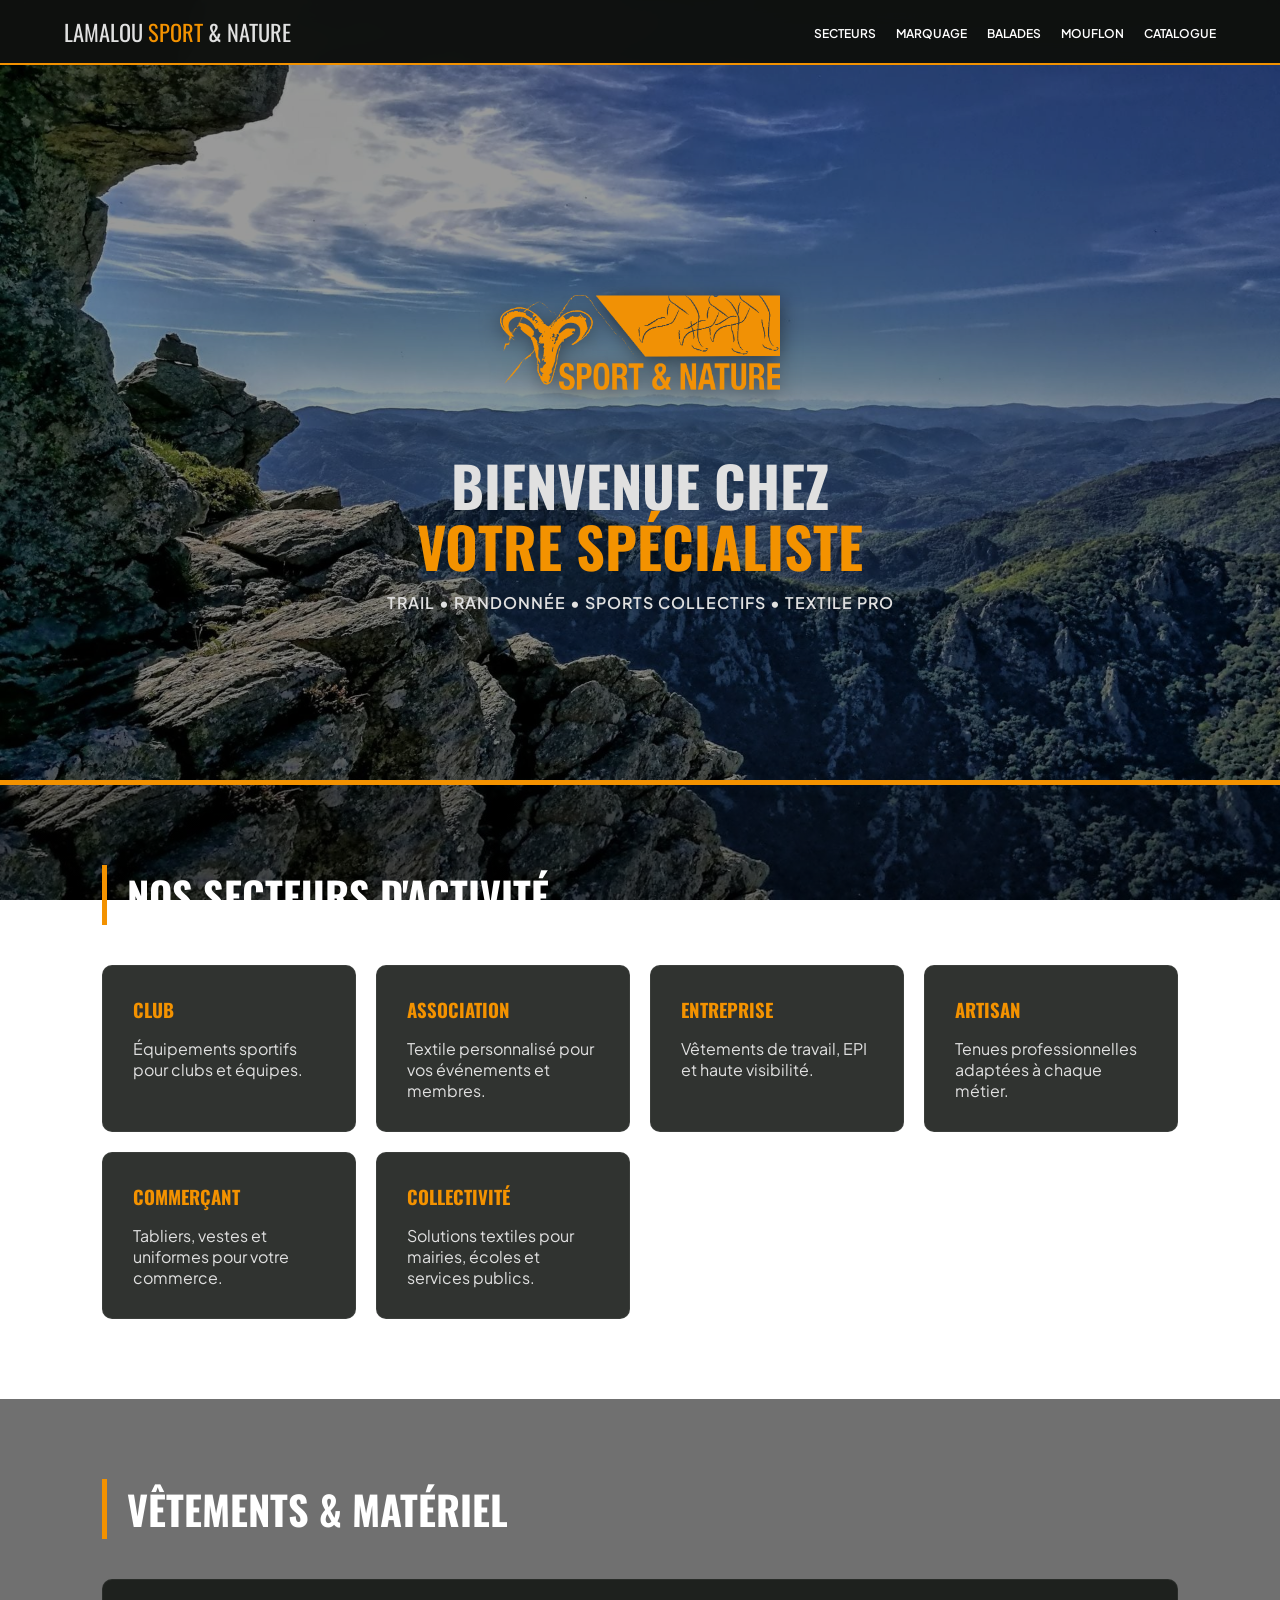
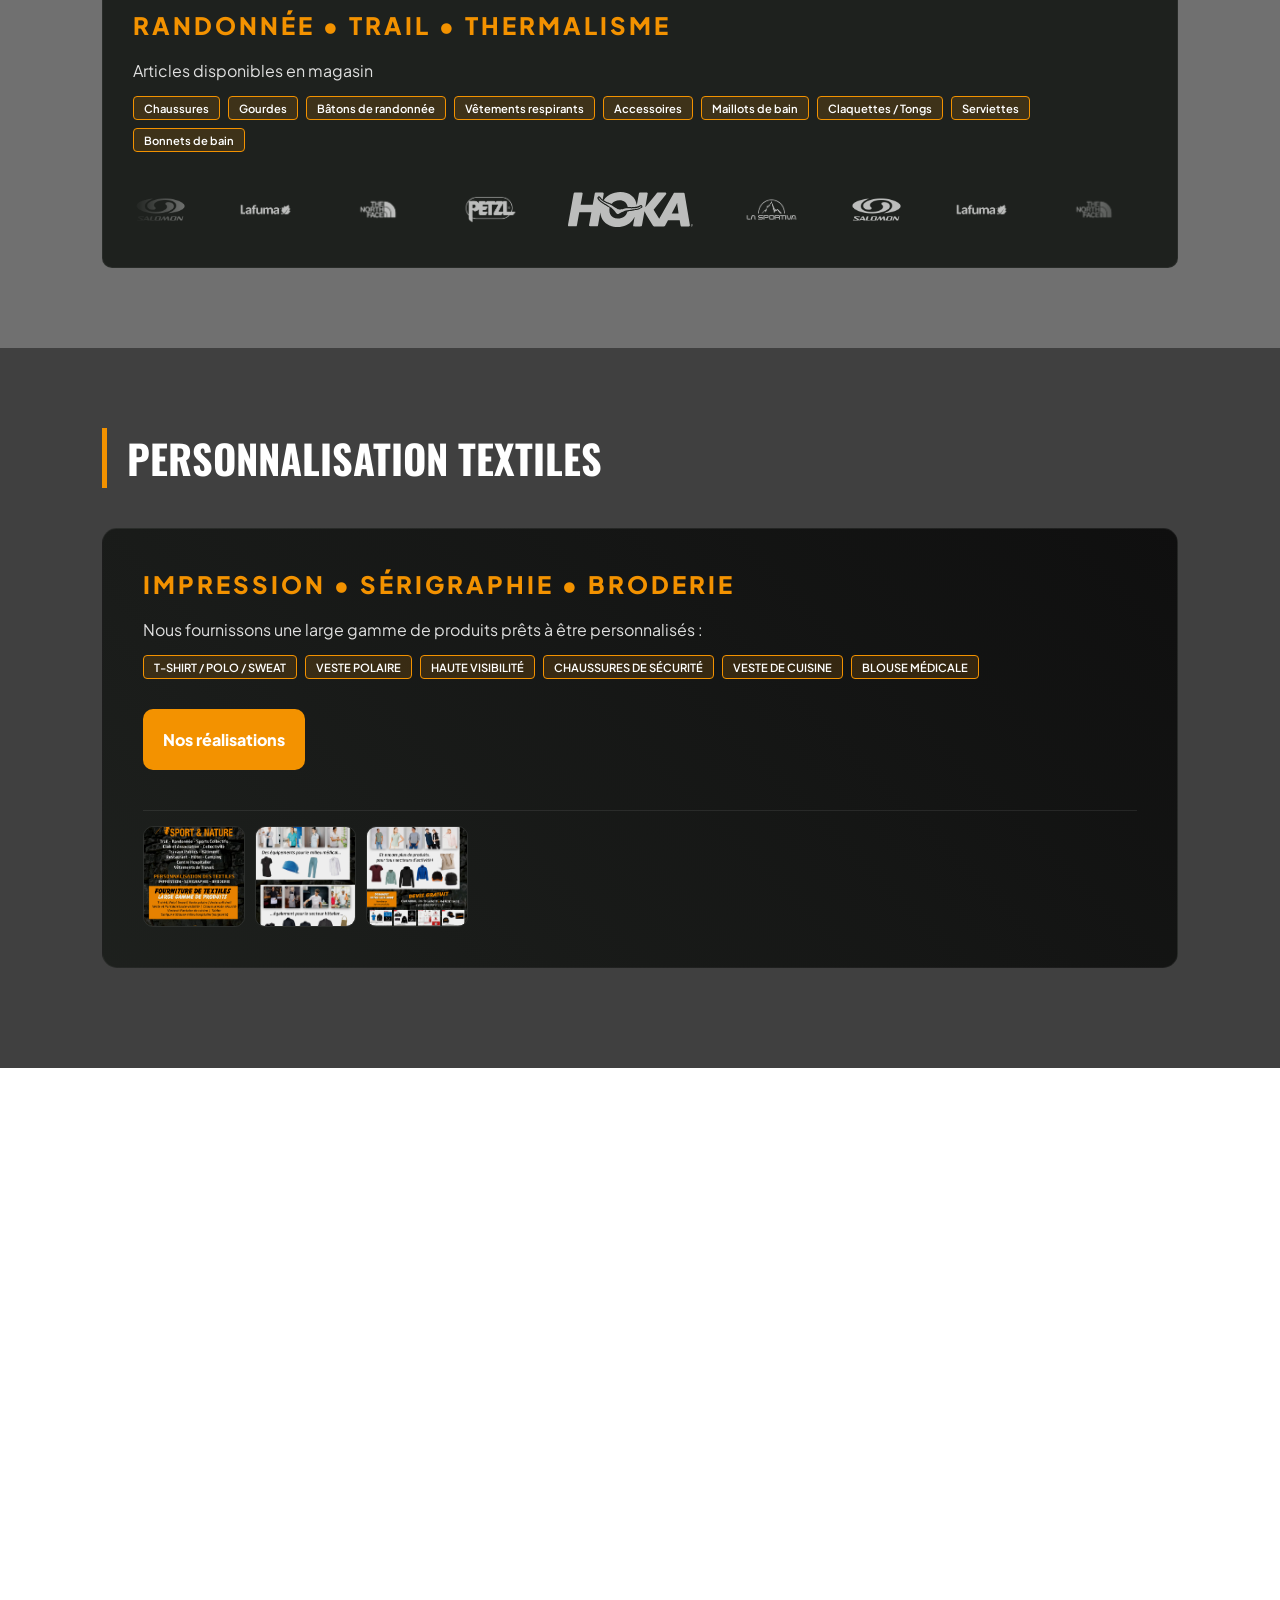
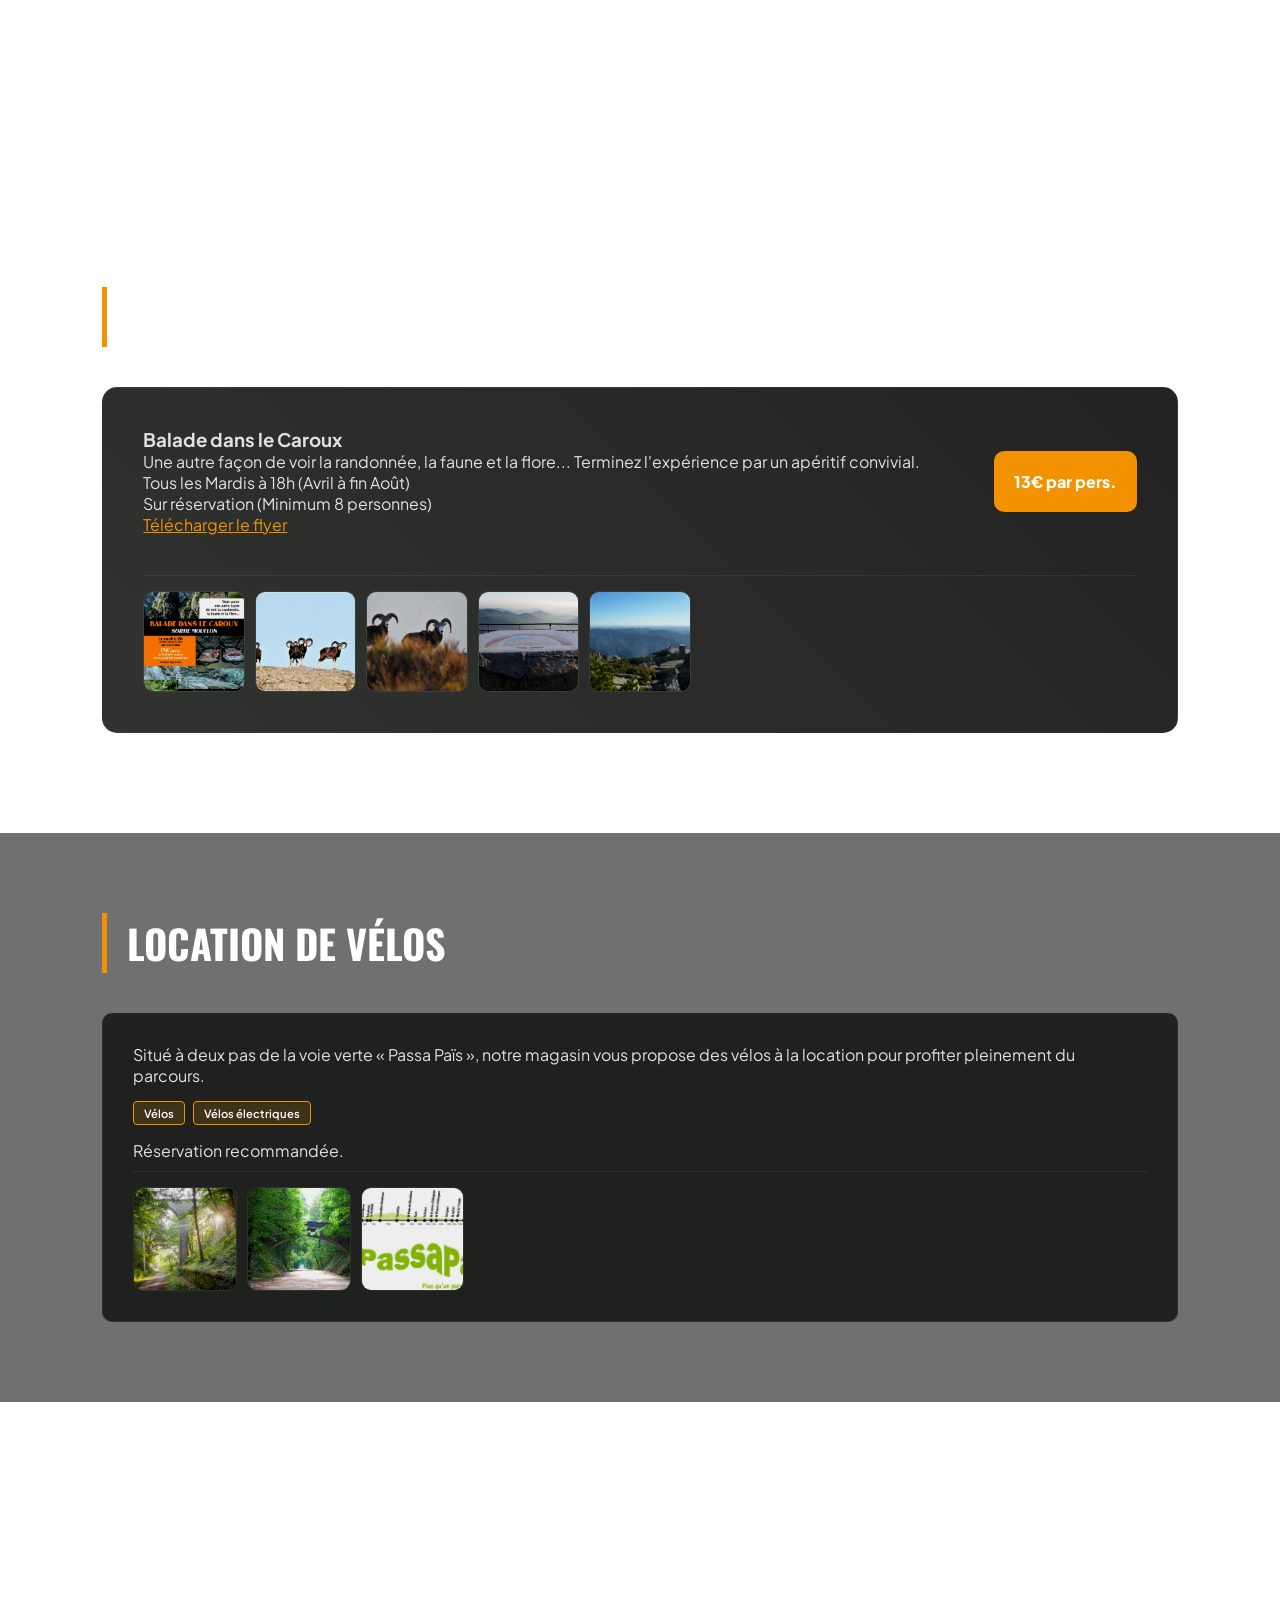
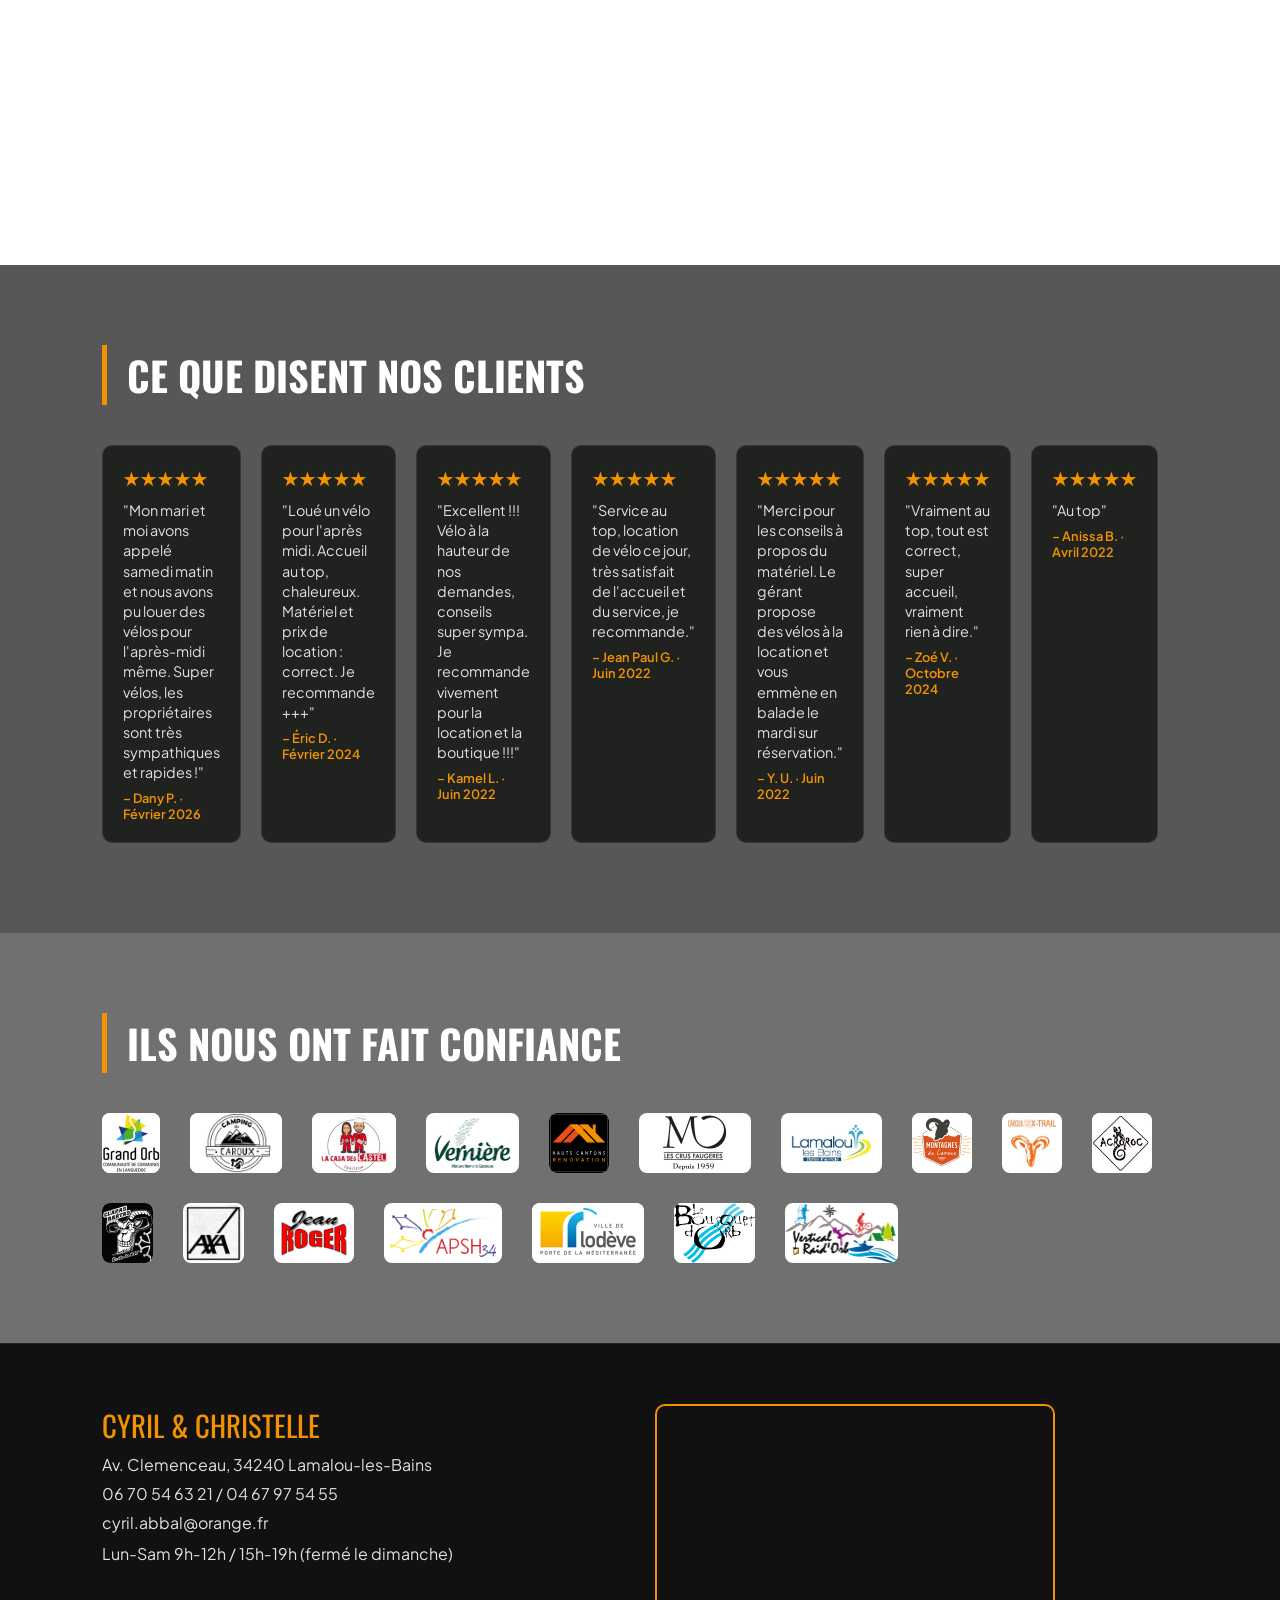
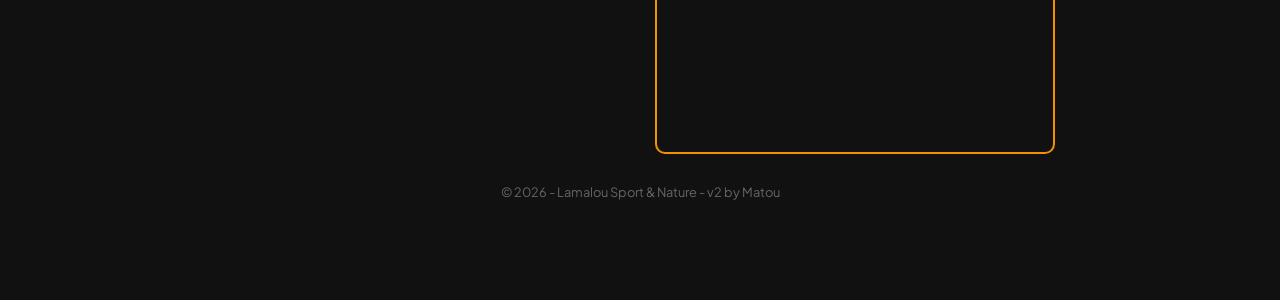
==== index.html @ 5687b32a "feat: ajout sections clients et marques, optimisation logos" ====
<!DOCTYPE html>
<html lang="fr">

<head>
    <meta charset="UTF-8">

    <!-- Google Analytics -->
    <script async src="https://www.googletagmanager.com/gtag/js?id=G-1VNKFRXN9C"></script>
    <script>
        window.dataLayer = window.dataLayer || [];
        function gtag(){dataLayer.push(arguments);}
        gtag('js', new Date());
        gtag('config', 'G-1VNKFRXN9C');
    </script>
    <meta name="google-site-verification" content="qAderRc5Q8vNldcvxRVY_cC9y-iovhX1mYnJ_yjhLIo">
    <meta name="viewport" content="width=device-width, initial-scale=1.0">
    <title>Lamalou Sport & Nature | Magasin de sport à Lamalou-les-Bains</title>

    <!-- SEO -->
    <meta name="description"
        content="Lamalou Sport & Nature - Magasin de sport à Lamalou-les-Bains (34). Trail, randonnée, sports collectifs, textile professionnel, personnalisation et marquage textile. Location vélos voie verte. Balades gourmandes et sorties mouflons dans le Caroux, Haut-Languedoc.">
    <meta name="keywords"
        content="Lamalou-les-Bains, magasin sport, sport nature, trail, randonnée, balade, Caroux, Haut-Languedoc, Hérault, textile professionnel, marquage textile, sérigraphie, broderie, personnalisation, vêtement travail, EPI, haute visibilité, sports collectifs, location vélos, voie verte, balade gourmande, sortie mouflon, thermalisme, Cyril Abbal">
    <meta name="author" content="Cyril ABBAL - Lamalou Sport & Nature">
    <meta name="robots" content="index, follow">
    <meta name="language" content="fr">
    <meta name="revisit-after" content="7 days">
    <link rel="canonical" href="https://lamalousportetnature.fr/">

    <!-- Open Graph (Facebook, LinkedIn) -->
    <meta property="og:title" content="Magasin de sport à Lamalou-les-Bains">
    <meta property="og:description"
        content="Magasin de sport à Lamalou-les-Bains. Trail, randonnée, textile pro, marquage, location vélos, balades gourmandes et sorties mouflons dans le Caroux.">
    <meta property="og:image" content="https://lamalousportetnature.fr/assets/logo/LOGO-sport-nature.png">
    <meta property="og:url" content="https://lamalousportetnature.fr/">
    <meta property="og:type" content="website">
    <meta property="og:locale" content="fr_FR">
    <meta property="og:site_name" content="Lamalou Sport & Nature">

    <!-- Twitter Card -->
    <meta name="twitter:card" content="summary_large_image">
    <meta name="twitter:title" content="Magasin de sport à Lamalou-les-Bains">
    <meta name="twitter:description"
        content="Magasin de sport à Lamalou-les-Bains. Trail, randonnée, textile pro, marquage, location vélos, balades gourmandes et sorties mouflons dans le Caroux.">
    <meta name="twitter:image" content="https://lamalousportetnature.fr/assets/logo/LOGO-sport-nature.png">

    <!-- Géolocalisation -->
    <meta name="geo.region" content="FR-34">
    <meta name="geo.placename" content="Lamalou-les-Bains">
    <meta name="geo.position" content="43.5975;3.0814">
    <meta name="ICBM" content="43.5975, 3.0814">

    <!-- Mobile -->
    <meta name="theme-color" content="#f39200">
    <meta name="mobile-web-app-capable" content="yes">
    <meta name="apple-mobile-web-app-status-bar-style" content="black-translucent">
    <meta name="apple-mobile-web-app-title" content="Sport & Nature">
    <link rel="apple-touch-icon" href="assets/logo/LOGO-sport-nature.png">

    <!-- Schema.org (référencement local Google) -->
    <script type="application/ld+json">
    {
        "@context": "https://schema.org",
        "@type": "LocalBusiness",
        "name": "Lamalou Sport & Nature",
        "description": "Magasin de sport à Lamalou-les-Bains. Trail, randonnée, sports collectifs, textile professionnel, personnalisation et marquage textile, sérigraphie, broderie. Location de vélos voie verte. Balades gourmandes et sorties mouflons dans le Caroux.",
        "image": "https://lamalousportetnature.fr/assets/logo/LOGO-sport-nature.png",
        "url": "https://lamalousportetnature.fr/",
        "telephone": "+33670546321",
        "email": "cyril.abbal@orange.fr",
        "address": {
            "@type": "PostalAddress",
            "streetAddress": "Avenue Clemenceau",
            "addressLocality": "Lamalou-les-Bains",
            "postalCode": "34240",
            "addressRegion": "Occitanie",
            "addressCountry": "FR"
        },
        "geo": {
            "@type": "GeoCoordinates",
            "latitude": 43.5975,
            "longitude": 3.0814
        },
        "priceRange": "€",
        "areaServed": {
            "@type": "GeoCircle",
            "geoMidpoint": { "@type": "GeoCoordinates", "latitude": 43.5975, "longitude": 3.0814 },
            "geoRadius": "30000"
        },
        "hasOfferCatalog": {
            "@type": "OfferCatalog",
            "name": "Services",
            "itemListElement": [
                { "@type": "Offer", "itemOffered": { "@type": "Service", "name": "Marquage textile et personnalisation" } },
                { "@type": "Offer", "itemOffered": { "@type": "Service", "name": "Location de vélos" } },
                { "@type": "Offer", "itemOffered": { "@type": "Service", "name": "Balade gourmande" } },
                { "@type": "Offer", "itemOffered": { "@type": "Service", "name": "Sortie mouflon dans le Caroux" } }
            ]
        },
        "openingHoursSpecification": [
            {
                "@type": "OpeningHoursSpecification",
                "dayOfWeek": ["Monday", "Tuesday", "Wednesday", "Thursday", "Friday", "Saturday"],
                "opens": "09:00",
                "closes": "12:00"
            },
            {
                "@type": "OpeningHoursSpecification",
                "dayOfWeek": ["Monday", "Tuesday", "Wednesday", "Thursday", "Friday", "Saturday"],
                "opens": "15:00",
                "closes": "19:00"
            }
        ]
    }
    </script>

    <!-- Preconnect hero image (LCP) -->

    <!-- CSS critique -->
    <link rel="stylesheet" href="styles.css">

    <!-- Fonts (non bloquantes) -->
    <link rel="preconnect" href="https://fonts.googleapis.com">
    <link rel="preconnect" href="https://fonts.gstatic.com" crossorigin>
    <link
        href="https://fonts.googleapis.com/css2?family=Plus+Jakarta+Sans:wght@400;600;800&family=Oswald:wght@700&display=swap"
        rel="stylesheet" media="print" onload="this.media='all'">

    <!-- Font Awesome (non bloquant) -->
    <link rel="stylesheet" href="https://cdnjs.cloudflare.com/ajax/libs/font-awesome/6.4.0/all.min.css" media="print" onload="this.media='all'">

    <!-- Favicon -->
    <link rel="icon" type="image/x-icon" href="favicon.ico">
    <link rel="icon" type="image/png" href="assets/logo/LOGO-sport-nature.png">
</head>

<body>

    <nav>
        <div class="brand">Lamalou <span>Sport</span> & Nature</div>
        <button class="burger" aria-label="Menu">&#9776;</button>
        <ul class="nav-links">
            <li><a href="#univers">Secteurs</a></li>
            <li><a href="#marquage">Marquage</a></li>
            <li><a href="#balades">Balades</a></li>
            <li><a href="#mouflon">Mouflon</a></li>
            <li><a href="#commande">Catalogue</a></li>
        </ul>
    </nav>

    <header class="hero">
        <img src="assets/rando-caroux.jpg" alt="Randonnée dans le Caroux" class="hero-bg" fetchpriority="high" width="1920" height="1080">
        <div class="hero-overlay"></div>
        <div class="hero-content">
            <img src="assets/logo/LOGO-sport-nature.png" alt="Logo Lamalou Sport et Nature - Magasin de sport à Lamalou-les-Bains" class="hero-logo" width="280" height="280">
            <h1>BIENVENUE CHEZ<br><span>Votre spécialiste</span></h1>
            <p style="margin-top: 15px; font-weight: 600; letter-spacing: 1px;">TRAIL • RANDONNÉE • SPORTS COLLECTIFS •
                TEXTILE PRO</p>
        </div>
    </header>

    <main>

    <section id="univers" class="fade-in">
        <h2 class="section-title">Nos Secteurs d'activité</h2>
        <div class="grid-4">
            <div class="card"><i class="fas fa-futbol"></i>
                <h3>Club</h3>
                <p>Équipements sportifs pour clubs et équipes.</p>
            </div>
            <div class="card"><i class="fas fa-hands-helping"></i>
                <h3>Association</h3>
                <p>Textile personnalisé pour vos événements et membres.</p>
            </div>
            <div class="card"><i class="fas fa-building"></i>
                <h3>Entreprise</h3>
                <p>Vêtements de travail, EPI et haute visibilité.</p>
            </div>
            <div class="card"><i class="fas fa-tools"></i>
                <h3>Artisan</h3>
                <p>Tenues professionnelles adaptées à chaque métier.</p>
            </div>
            <div class="card"><i class="fas fa-store"></i>
                <h3>Commerçant</h3>
                <p>Tabliers, vestes et uniformes pour votre commerce.</p>
            </div>
            <div class="card"><i class="fas fa-landmark"></i>
                <h3>Collectivité</h3>
                <p>Solutions textiles pour mairies, écoles et services publics.</p>
            </div>
        </div>
    </section>

    <!-- section vêtements et matériel (trail/rando) -->
    <section id="produits" class="fade-in" style="background: rgba(17, 17, 17, 0.6);">
        <h2 class="section-title">Vêtements & Matériel</h2>
        <div class="card" style="width: 100%;  background: rgba(26,29,26,0.95);">
            <p
                style="font-size: 1.5rem; font-weight: 800; color: var(--primary); letter-spacing: 3px; margin-bottom: 20px;">
                RANDONNÉE • TRAIL • THERMALISME</p>
            <p>Articles disponibles en magasin</p>
            <div class="product-tags">
                <span class="tag">Chaussures</span>
                <span class="tag">Gourdes</span>
                <span class="tag">Bâtons de randonnée</span>
                <span class="tag">Vêtements respirants</span>
                <span class="tag">Accessoires</span>
                <span class="tag">Maillots de bain</span>
                <span class="tag">Claquettes / Tongs</span>
                <span class="tag">Serviettes</span>
                <span class="tag">Bonnets de bain</span>
            </div>
            <!-- Bandeau marques défilant -->
            <div class="brands-marquee">
                <div class="brands-track">
                    <img src="assets/marques/salomon-alt.png" alt="Salomon">
                    <img src="assets/marques/lafuma.png" alt="Lafuma">
                    <img src="assets/marques/the-north-face.png" alt="The North Face">
                    <img src="assets/marques/petzl.png" alt="Petzl">
                    <img src="assets/marques/hoka.svg" alt="Hoka" class="brand-hoka">
                    <img src="assets/marques/la-sportiva.png" alt="La Sportiva">
                    <!-- Doublé pour défilement continu -->
                    <img src="assets/marques/salomon-alt.png" alt="Salomon">
                    <img src="assets/marques/lafuma.png" alt="Lafuma">
                    <img src="assets/marques/the-north-face.png" alt="The North Face">
                    <img src="assets/marques/petzl.png" alt="Petzl">
                    <img src="assets/marques/hoka.svg" alt="Hoka" class="brand-hoka">
                    <img src="assets/marques/la-sportiva.png" alt="La Sportiva">
                </div>
            </div>
        </div>
    </section>

    <section id="marquage" class="fade-in" style="background: rgba(17, 17, 17, 0.8);">
        <h2 class="section-title">Personnalisation Textiles</h2>
        <div class="event-box">
            <div class="event-info">
                <p
                    style="font-size: 1.5rem; font-weight: 800; color: var(--primary); letter-spacing: 3px; margin-bottom: 20px;">
                    IMPRESSION • SÉRIGRAPHIE • BRODERIE</p>
                <p>Nous fournissons une large gamme de produits prêts à être personnalisés :</p>
                <div class="product-tags">
                    <span class="tag">T-SHIRT / POLO / SWEAT</span>
                    <span class="tag">VESTE POLAIRE</span>
                    <span class="tag">HAUTE VISIBILITÉ</span>
                    <span class="tag">CHAUSSURES DE SÉCURITÉ</span>
                    <span class="tag">VESTE DE CUISINE</span>
                    <span class="tag">BLOUSE MÉDICALE</span>
                </div>
            </div>
            <div class="event-date" style="cursor: pointer;" id="btn-marquage"><i class="fas fa-images"></i><span> Nos
                    réalisations</span></div>
            <div class="photo-gallery">
                <img src="assets/marquage/marquages-00.jpg" alt="Flyer marquage textile" loading="lazy">
                <img src="assets/marquage/marquages-01.jpg" alt="Flyer marquage textile" loading="lazy">
                <img src="assets/marquage/marquages-001.jpg" alt="Marquage textile" loading="lazy">
            </div>
            <div class="photo-gallery hidden" id="gallery-marquage">
                <img src="assets/marquage/marquages-02.jpg" alt="Marquage textile" loading="lazy">
                <img src="assets/marquage/marquages-03.jpg" alt="Marquage textile" loading="lazy">
                <img src="assets/marquage/marquages-04.jpg" alt="Marquage textile" loading="lazy">
                <img src="assets/marquage/marquages-05.jpg" alt="Marquage textile" loading="lazy">
                <img src="assets/marquage/marquages-06.jpg" alt="Marquage textile" loading="lazy">
                <img src="assets/marquage/marquages-07.jpg" alt="Marquage textile" loading="lazy">
            </div>
        </div>
    </section>



    <section id="balades" class="fade-in" style="background: rgba(17, 17, 17, 0.6);">
        <h2 class="section-title">Balade Gourmande</h2>
        <div class="event-box">
            <div class="event-info">
                <h3>Les "Pieds sous la table"</h3>
                <p>À quelques kilomètres de Lamalou, profitez d'une petite balade de 20 minutes avant de savourer un
                    repas convivial en pleine forêt sur les hauteurs.</p>
                <div class="event-details">
                    <p><i class="fas fa-calendar-alt"></i> Tous les Vendredis à 19h (Avril à fin Août)</p>
                    <p><i class="fas fa-info-circle"></i> Sur réservation (Minimum 8 personnes)</p>
                </div>
                <p><a href="assets/flyers/flyer balade gourmande 12-2025.jpg" download
                        style="margin-top:10px; color: var(--primary); text-decoration: underline;">Télécharger le
                        flyer</a></p>
            </div>
            <div class="event-date">
                18€<span> par pers.</span>
            </div>
            <div class="photo-gallery">
                <img src="assets/flyers/flyer balade gourmande 12-2025.jpg" alt="Flyer balade gourmande" loading="lazy">
                <img src="assets/photos/gourmand/balade_1.JPG" alt="Balade gourmande" loading="lazy">
                <img src="assets/photos/gourmand/balade_2.JPG" alt="Balade gourmande" loading="lazy">
                <img src="assets/photos/gourmand/balade_3.JPG" alt="Balade gourmande" loading="lazy">
            </div>
        </div>
    </section>

    <section id="mouflon" class="fade-in">
        <h2 class="section-title">Sortie Mouflon</h2>
        <div class="event-box">
            <div class="event-info">
                <h3>Balade dans le Caroux</h3>
                <p>Une autre façon de voir la randonnée, la faune et la flore... Terminez l'expérience par un apéritif
                    convivial.</p>
                <div class="event-details">
                    <p><i class="fas fa-calendar-alt"></i> Tous les Mardis à 18h (Avril à fin Août)</p>
                    <p><i class="fas fa-info-circle"></i> Sur réservation (Minimum 8 personnes)</p>
                </div>
                <p><a href="assets/flyers/flyer-balade-mouflon-1090x1536.jpg" download
                        style="margin-top:10px; color: var(--primary); text-decoration: underline;">Télécharger le
                        flyer</a></p>
            </div>
            <div class="event-date">
                13€<span> par pers.</span>
            </div>
            <div class="photo-gallery">
                <img src="assets/flyers/flyer-balade-mouflon-1090x1536.jpg" alt="Flyer sortie mouflon" loading="lazy">
                <img src="assets/photos/caroux/mouflon_1.jpg" alt="Sortie mouflon dans le Caroux" loading="lazy">
                <img src="assets/photos/caroux/mouflon_2.jpg" alt="Sortie mouflon dans le Caroux" loading="lazy">
                <img src="assets/photos/caroux/table.jpg" alt="Apéritif convivial dans le Caroux" loading="lazy">
                <img src="assets/photos/caroux/table_2.jpg" alt="Apéritif convivial dans le Caroux" loading="lazy">
            </div>
        </div> 
    </section>

    <section id="location" class="fade-in" style="background: rgba(17, 17, 17, 0.6);">
        <h2 class="section-title">Location de vélos</h2>
        <div class="card" style="width:100%;background: rgba(26,29,26,0.95);">
            <p>Situé à deux pas de la voie verte « Passa Païs », notre magasin vous propose des vélos à la location pour profiter pleinement du parcours.</p>
            <div class="product-tags">
                <span class="tag">Vélos</span>
                <span class="tag">Vélos électriques</span>
            </div>
            <p style="margin-top:15px;">Réservation recommandée.</p>
            <div class="photo-gallery">
                <img src="assets/photos/voie_verte/voie_verte.webp" alt="Voie verte Passa Païs - location de vélos à Lamalou-les-Bains" loading="lazy">
                <img src="assets/photos/voie_verte/voie_verte_02.jpg" alt="Voie verte Passa Païs" loading="lazy">
                <img src="assets/photos/voie_verte/itineraires-voie-verte-passa-pais.jpg" alt="Itinéraires voie verte Passa Païs" loading="lazy">
            </div>
        </div>
    </section>

    <section id="commande" class="fade-in">
        <h2 class="section-title">Devis Gratuit</h2>
        <div class="card"
            style="max-width: 650px; margin: 0 auto; text-align: center; border: 2px solid var(--primary); background: rgba(26, 29, 26, 0.95);">
            <p style="font-size: 1.2rem; margin-bottom: 20px;">Un article n'est pas en stock ? Nous commandons pour
                vous. Demandez notre catalogue complet.</p>
            <a href="mailto:cyril.abbal@orange.fr" class="btn-order">Demander le catalogue</a>
        </div>
    </section>

    <!-- Avis Google -->
    <section id="avis" class="fade-in" style="background: rgba(17, 17, 17, 0.7);">
        <h2 class="section-title">Ce que disent nos clients</h2>
        <div class="reviews">
            <div class="review">
                <p class="stars">★★★★★</p>
                <p class="text">"Mon mari et moi avons appelé samedi matin et nous avons pu louer des vélos pour l'après-midi même. Super vélos, les propriétaires sont très sympathiques et rapides !"</p>
                <p class="author">– Dany P. · Février 2026</p>
            </div>
            <div class="review">
                <p class="stars">★★★★★</p>
                <p class="text">"Loué un vélo pour l'après midi. Accueil au top, chaleureux. Matériel et prix de location : correct. Je recommande +++"</p>
                <p class="author">– Éric D. · Février 2024</p>
            </div>
            <div class="review">
                <p class="stars">★★★★★</p>
                <p class="text">"Excellent !!! Vélo à la hauteur de nos demandes, conseils super sympa. Je recommande vivement pour la location et la boutique !!!"</p>
                <p class="author">– Kamel L. · Juin 2022</p>
            </div>
            <div class="review">
                <p class="stars">★★★★★</p>
                <p class="text">"Service au top, location de vélo ce jour, très satisfait de l'accueil et du service, je recommande."</p>
                <p class="author">– Jean Paul G. · Juin 2022</p>
            </div>
            <div class="review">
                <p class="stars">★★★★★</p>
                <p class="text">"Merci pour les conseils à propos du matériel. Le gérant propose des vélos à la location et vous emmène en balade le mardi sur réservation."</p>
                <p class="author">– Y. U. · Juin 2022</p>
            </div>
            <div class="review">
                <p class="stars">★★★★★</p>
                <p class="text">"Vraiment au top, tout est correct, super accueil, vraiment rien à dire."</p>
                <p class="author">– Zoé V. · Octobre 2024</p>
            </div>
            <div class="review">
                <p class="stars">★★★★★</p>
                <p class="text">"Au top"</p>
                <p class="author">– Anissa B. · Avril 2022</p>
            </div>
            <div class="review">
                <p class="stars">★★★★★</p>
                <p class="text">"Prix et produits parfaits !!"</p>
                <p class="author">– Mathieu B. · Septembre 2022</p>
            </div>
            <div class="review">
                <p class="stars">★★★★★</p>
                <p class="text">"Conseils d'experts"</p>
                <p class="author">– Rémi F. · Mai 2023</p>
            </div>
        </div>
    </section>

    <section id="confiance" class="fade-in" style="background: rgba(17, 17, 17, 0.6);">
        <h2 class="section-title">Ils nous ont fait confiance</h2>
        <div class="clients-grid">
            <img src="assets/clients/Grandorb_logo.jpg" alt="Grand Orb Tourisme" loading="lazy">
            <img src="assets/clients/camping-caroux.avif" alt="Camping du Caroux" loading="lazy">
            <img src="assets/clients/la-casa-des-castel-logo.jpg" alt="La Casa des Castel" loading="lazy">
            <img src="assets/clients/logo-Verniere.png" alt="Vernière" loading="lazy">
            <img src="assets/clients/haut-canton-renovation.svg" alt="Haut Canton Rénovation" loading="lazy">
            <img src="assets/clients/crus-faugeres.png" alt="Crus Faugères" loading="lazy">
            <img src="assets/clients/lamalou.jpg" alt="Lamalou-les-Bains" loading="lazy" style="padding: 10px;">
            <img src="assets/clients/montagne_caroux.png" alt="Montagne du Caroux" loading="lazy">
            <img src="assets/clients/caroux-x-trail.jpg" alt="Caroux X Trail" loading="lazy" style="padding: 6px;">
            <img src="assets/clients/acroroc.png" alt="Acroroc" loading="lazy">
            <img src="assets/clients/clapas.jpg" alt="Clapas" loading="lazy">
            <img src="assets/clients/axa.jpg" alt="AXA" loading="lazy" style="padding: 2px;">
            <img src="assets/clients/jean-roger.png" alt="Jean Roger" loading="lazy" style="padding: 6px;">
            <img src="assets/clients/apsh34.png" alt="APSH 34" loading="lazy" style="padding: 6px;">
            <img src="assets/clients/logo_lodève.jpg" alt="Lodève" loading="lazy">
            <img src="assets/clients/bousquet.png" alt="Bousquet" loading="lazy">
            <img src="assets/clients/vertical_raid.png" alt="Vertical Raid" loading="lazy">
        </div>
    </section>

    </main>

    <footer>
        <div class="footer-grid">
            <div class="footer-info">
                <p style="font-size: 1.8rem; font-family: 'Oswald'; color: var(--primary);">CYRIL & CHRISTELLE</p>
                <p><i class="fas fa-map-marker-alt"></i> Av. Clemenceau, 34240 Lamalou-les-Bains</p>
                <p><i class="fas fa-phone"></i> 06 70 54 63 21 / 04 67 97 54 55</p>
                <p><i class="fas fa-envelope"></i> cyril.abbal@orange.fr</p>
                <p style="margin-top:10px;"><i class="fas fa-clock"></i> Lun-Sam 9h‑12h / 15h‑19h (fermé le dimanche)
                </p>
                <div style="margin-top: 15px; font-size: 1.5rem;">
                    <i class="fab fa-facebook" style="color: var(--primary); margin-right: 15px;"></i>
                    <i class="fab fa-instagram" style="color: var(--primary);"></i>
                </div>
            </div>
            <div class="footer-map">
                <iframe
                    title="Localisation Sport &amp; Nature à Lamalou-les-Bains"
                    src="https://www.google.com/maps/embed?pb=!1m18!1m12!1m3!1d901.9587535775867!2d3.0814422896025455!3d43.5926820341483!2m3!1f0!2f0!3f0!3m2!1i1024!2i768!4f13.1!3m3!1m2!1s0x12b19d4b93c67fd7%3A0xb12cd89886f63690!2sSport%20%26%20Nature!5e1!3m2!1sfr!2sfr!4v1772978829951!5m2!1sfr!2sfr"
                    width="400" height="350"
                    style="border: 2px solid var(--primary); border-radius: 10px; max-width: 100%;" allowfullscreen=""
                    loading="lazy" referrerpolicy="no-referrer-when-downgrade"></iframe>
            </div>
        </div>
        <p style="color: #666; font-size: 0.8rem; margin-top: 30px;">&copy;
            <script>document.write(new Date().getFullYear())</script> - Lamalou Sport &
            Nature - v2 by Matou
        </p>
    </footer>

    <a href="tel:0670546321" class="btn-call" aria-label="Appeler">
        <i class="fas fa-phone"></i> Appeler
    </a>

    <button id="scroll-top" aria-label="Retour en haut">&uarr;</button>

    <!-- Lightbox -->
    <div class="lightbox" id="lightbox">
        <button class="lightbox-close" id="lightbox-close" aria-label="Fermer">&times;</button>
        <div class="lightbox-content">
            <button class="lightbox-arrow lightbox-prev" id="lightbox-prev" aria-label="Précédente">&#10094;</button>
            <img src="" alt="Photo agrandie" id="lightbox-img">
            <button class="lightbox-arrow lightbox-next" id="lightbox-next" aria-label="Suivante">&#10095;</button>
        </div>
    </div>

    <script src="script.js"></script>
</body>

</html>
---- styles.css ----
:root {
    --primary: #f39200;
    /* Orange exact du flyer */
    --bg-black: #0f110f;
    /* Conservé pour les overlays et fallbacks */
    --card-dark: rgba(26, 29, 26, 0.9);
    /* Rendu plus opaque pour la lisibilité sur image */
    --text-light: #e0e0e0;
}

* {
    margin: 0;
    padding: 0;
    box-sizing: border-box;
}

body {
    font-family: 'Plus Jakarta Sans', sans-serif;
    color: var(--text-light);
    scroll-behavior: smooth;
    /* --- NOUVEAU FOND DE NATURE --- */
    background-image: linear-gradient(rgba(0, 0, 0, 0.55), rgba(0, 0, 0, 0.55)),
        url('assets/rando-caroux.jpg');
    background-size: cover;
    background-position: center;
    background-attachment: fixed;
    /* Effet parallaxe élégant */
}

/* --- NAV --- */
nav {
    display: flex;
    justify-content: space-between;
    align-items: center;
    padding: 15px 5%;
    position: sticky;
    top: 0;
    background: rgba(15, 17, 15, 0.98);
    backdrop-filter: blur(10px);
    z-index: 1000;
    border-bottom: 2px solid var(--primary);
}

.brand {
    font-family: 'Oswald', sans-serif;
    font-size: 1.4rem;
    text-transform: uppercase;
}

.brand span {
    color: var(--primary);
}

.nav-links {
    display: flex;
    list-style: none;
    gap: 20px;
}

.nav-links a {
    color: white;
    text-decoration: none;
    font-weight: 600;
    font-size: 0.75rem;
    text-transform: uppercase;
    transition: 0.3s;
}

.nav-links a:hover {
    color: var(--primary);
}

/* --- BURGER BUTTON --- */
.burger {
    display: none;
    background: none;
    border: none;
    color: var(--primary);
    font-size: 1.5rem;
    cursor: pointer;
}

/* --- HERO --- */
.hero {
    position: relative;
    height: 80vh;
    display: flex;
    align-items: center;
    justify-content: center;
    text-align: center;
    padding: 0 8%;
    overflow: hidden;
    border-bottom: 5px solid var(--primary);
}

.hero-bg {
    position: absolute;
    inset: 0;
    width: 100%;
    height: 100%;
    object-fit: cover;
    object-position: center;
    z-index: 0;
}

.hero-overlay {
    position: absolute;
    inset: 0;
    background: rgba(0, 0, 0, 0.4);
    z-index: 1;
}

.hero-content {
    position: relative;
    z-index: 2;
}

.hero-logo {
    max-width: 280px;
    height: auto;
    margin-bottom: 20px;
    filter: drop-shadow(0px 4px 10px rgba(0, 0, 0, 0.5));
}

.hero h1 {
    font-family: 'Oswald', sans-serif;
    font-size: 3.5rem;
    line-height: 1.1;
    text-transform: uppercase;
}

.hero h1 span {
    color: var(--primary);
}

/* --- SECTIONS --- */
section {
    padding: 80px 8%;
    position: relative;
}

.section-title {
    font-family: 'Oswald';
    font-size: 2.5rem;
    text-transform: uppercase;
    margin-bottom: 40px;
    border-left: 5px solid var(--primary);
    padding-left: 20px;
    color: #fff;
}

/* --- GRID UNIVERS (Contenu Flyer) --- */
.grid-4 {
    display: grid;
    grid-template-columns: repeat(auto-fit, minmax(240px, 1fr));
    gap: 20px;
    position: relative;
    z-index: 1;
}

.card {
    background: var(--card-dark);
    padding: 30px;
    border-radius: 10px;
    transition: 0.3s;
    border: 1px solid rgba(255, 255, 255, 0.05);
    backdrop-filter: blur(5px);
}

.card:hover {
    transform: translateY(-10px);
    background: rgba(34, 34, 34, 0.95);
    border-color: var(--primary);
}

.card i {
    font-size: 2.5rem;
    color: var(--primary);
    margin-bottom: 20px;
}

.card h3 {
    margin-bottom: 15px;
    text-transform: uppercase;
    font-family: 'Oswald';
    color: var(--primary);
}

/* --- PRODUITS FLYER (Tags) --- */
.product-tags {
    display: flex;
    flex-wrap: wrap;
    gap: 8px;
    margin-top: 15px;
}

.tag {
    background: rgba(243, 146, 0, 0.15);
    border: 1px solid var(--primary);
    color: white;
    padding: 4px 10px;
    border-radius: 4px;
    font-size: 0.7rem;
    font-weight: 600;
}

/* --- BANDEAU MARQUES --- */
.brands-marquee {
    margin-top: 30px;
    overflow: hidden;
    mask-image: linear-gradient(to right, transparent, black 10%, black 90%, transparent);
    -webkit-mask-image: linear-gradient(to right, transparent, black 10%, black 90%, transparent);
}

.brands-track {
    display: flex;
    align-items: center;
    gap: 50px;
    width: max-content;
    animation: scroll-brands 20s linear infinite;
}

.brands-track img {
    height: 55px;
    max-width: 150px;
    width: auto;
    object-fit: contain;
    filter: brightness(0) invert(1);
    opacity: 0.7;
    transition: opacity 0.3s;
}

.brands-track img.brand-hoka {
    height: 35px;
}

.brands-track img:hover {
    opacity: 1;
}

@keyframes scroll-brands {
    0% { transform: translateX(0); }
    100% { transform: translateX(-50%); }
}

/* --- GRILLE LOGOS CLIENTS --- */
.clients-grid {
    display: flex;
    flex-wrap: wrap;
    align-items: center;
    justify-content: flex-start;
    gap: 30px;
}

.clients-grid img {
    height: 60px;
    max-width: 150px;
    width: auto;
    object-fit: contain;
    background: white;
    border-radius: 8px;
    transition: opacity 0.3s, transform 0.3s;
}

.clients-grid img:hover {
    opacity: 1;
    transform: scale(1.3);
}

/* --- SORTIES & BALLADES --- */
.event-box {
    background: linear-gradient(45deg, rgba(26, 29, 26, 0.9), rgba(10, 10, 10, 0.9));
    padding: 40px;
    border-radius: 15px;
    display: flex;
    gap: 30px;
    align-items: center;
    justify-content: space-between;
    flex-wrap: wrap;
    margin-bottom: 20px;
    border: 1px solid rgba(255, 255, 255, 0.05);
    backdrop-filter: blur(5px);
    transition: 0.3s;
}

.event-box:hover {
    transform: translateY(-10px);
    background: linear-gradient(45deg, rgba(34, 34, 34, 0.95), rgba(20, 20, 20, 0.95));
    border-color: var(--primary);
}

.event-date {
    background: var(--primary);
    color: white;
    padding: 20px;
    border-radius: 10px;
    text-align: center;
    font-weight: 800;
    min-width: 100px;
}

/* --- AVIS GOOGLE --- */
.reviews {
    display: flex;
    gap: 20px;
    overflow-x: auto;
    padding-bottom: 10px;
    scroll-behavior: smooth;
}

/* chips for product list */
.chip {
    display: inline-flex;
    align-items: center;
    gap: 6px;
    background: rgba(243,146,0,0.15);
    border: 1px solid var(--primary);
    color: white;
    padding: 4px 10px; /* same as .tag */
    border-radius: 4px; /* same as .tag */
    font-size: 0.7rem; /* same as .tag */
    font-weight: 600; /* same as .tag */
}

/* custom scrollbar for reviews */
.reviews::-webkit-scrollbar {
    height: 6px;
}
.reviews::-webkit-scrollbar-track {
    background: rgba(255, 255, 255, 0.05);
    border-radius: 3px;
}
.reviews::-webkit-scrollbar-thumb {
    background: rgba(243, 146, 0, 0.4);
    border-radius: 3px;
}
.reviews::-webkit-scrollbar-thumb:hover {
    background: var(--primary);
}
.reviews {
    scrollbar-width: thin;
    scrollbar-color: rgba(243, 146, 0, 0.4) rgba(255, 255, 255, 0.05);
}

.review {
    background: var(--card-dark);
    padding: 20px;
    border-radius: 10px;
    border: 1px solid rgba(255,255,255,0.1);
}

.review .stars {
    font-size: 1.2rem;
    color: var(--primary);
    margin-bottom: 10px;
}

.review .text {
    font-size: 0.9rem;
    line-height: 1.4;
}

.review .author {
    font-size: 0.8rem;
    color: var(--primary);
    margin-top: 8px;
    font-weight: 600;
}

.review .via {
    margin-top: 10px;
    font-size: 0.8rem;
    color: #bbb;
}

.google-logo {
    width: 16px;
    vertical-align: middle;
    margin-left: 4px;
}

/* --- FOOTER --- */
footer {
    padding: 60px 8% 100px;
    background: rgba(5, 5, 5, 0.95);
    border-top: 1px solid #222;
    text-align: center;
    backdrop-filter: blur(5px);
}

.footer-grid {
    display: grid;
    grid-template-columns: 1fr 1fr;
    gap: 30px;
    align-items: start;
    text-align: left;
}

.footer-info p {
    margin-bottom: 8px;
}

.footer-map {
    display: flex;
    align-items: center;
}

.btn-order {
    background: var(--primary);
    color: white;
    padding: 18px 35px;
    text-decoration: none;
    font-weight: 800;
    border-radius: 5px;
    display: inline-block;
    margin-top: 10px;
    transition: 0.3s;
    text-transform: uppercase;
    border: 2px solid var(--primary);
}

.btn-order:hover {
    background: white;
    color: var(--primary);
    transform: scale(1.05);
}

/* chips used in product list */
.chip {
    display: inline-flex;
    align-items: center;
    gap: 6px;
    background: rgba(243,146,0,0.15);
    border: 1px solid var(--primary);
    color: white;
    padding: 4px 8px;
    border-radius: 12px;
    font-size: 0.85rem;
}

.chip i {
    font-size: 1rem;
}

/* smaller button for downloads */
.btn-download {
    background: var(--primary);
    color: white;
    padding: 6px 12px;
    text-decoration: none;
    font-size: 0.85rem;
    font-weight: 600;
    border-radius: 3px;
    border: 1px solid var(--primary);
    display: inline-block;
    text-transform: uppercase;
    transition: 0.2s;
}

.btn-download:hover {
    background: white;
    color: var(--primary);
    transform: scale(1.05);
}

/* --- BOUTON GALERIE --- */
.btn-gallery {
    display: inline-block;
    background: none;
    border: 1px solid var(--primary);
    color: var(--primary);
    padding: 8px 18px;
    border-radius: 5px;
    font-size: 0.85rem;
    font-weight: 600;
    cursor: pointer;
    transition: 0.3s;
    text-decoration: none;
}

.btn-gallery:hover {
    background: var(--primary);
    color: white;
}

/* --- PHOTO GALLERY --- */
.photo-gallery.hidden {
    display: none;
}

.photo-gallery {
    display: grid;
    grid-template-columns: repeat(auto-fill, minmax(100px, 1fr));
    gap: 10px;
    flex-basis: 100%;
    margin-top: 10px;
    padding-top: 15px;
    border-top: 1px solid rgba(255, 255, 255, 0.08);
}

.photo-gallery img {
    width: 100%;
    aspect-ratio: 1;
    object-fit: cover;
    border-radius: 10px;
    border: 1px solid rgba(255, 255, 255, 0.08);
    transition: transform 0.3s, filter 0.3s, box-shadow 0.3s;
    filter: brightness(0.9) contrast(1.08) saturate(1.1);
    cursor: pointer;
}

.photo-gallery img:hover {
    transform: scale(1.05);
    filter: brightness(1) contrast(1.05) saturate(1.15);
    border-color: var(--primary);
    box-shadow: 0 4px 15px rgba(243, 146, 0, 0.3);
}

/* --- LIGHTBOX (agrandissement photo) --- */
.lightbox {
    display: none;
    position: fixed;
    top: 0;
    left: 0;
    width: 100%;
    height: 100%;
    background: rgba(0, 0, 0, 0.9);
    z-index: 2000;
    align-items: center;
    justify-content: center;
    overflow: hidden;
}

.lightbox.active {
    display: flex;
    animation: fadeIn 0.25s ease;
}

.lightbox-content {
    display: flex;
    align-items: center;
    justify-content: center;
    gap: 15px;
    cursor: default;
}

@keyframes fadeIn {
    from { opacity: 0; }
    to { opacity: 1; }
}

.lightbox img {
    max-width: 85%;
    max-height: 85vh;
    border-radius: 12px;
    object-fit: contain;
    box-shadow: 0 0 40px rgba(243, 146, 0, 0.25), 0 0 100px rgba(0, 0, 0, 0.5);
    filter: contrast(1.05) saturate(1.1);
    animation: zoomIn 0.3s ease;
}

@keyframes zoomIn {
    from { transform: scale(0.9); opacity: 0; }
    to { transform: scale(1); opacity: 1; }
}

.lightbox-arrow {
    background: rgba(255, 255, 255, 0.1);
    border: none;
    color: white;
    font-size: 2.5rem;
    cursor: pointer;
    padding: 15px 18px;
    border-radius: 50%;
    transition: background 0.2s, color 0.2s;
    user-select: none;
}

.lightbox-arrow:hover {
    background: var(--primary);
    color: white;
}

.lightbox-close {
    position: absolute;
    top: 20px;
    right: 25px;
    background: rgba(255, 255, 255, 0.1);
    border: none;
    color: white;
    font-size: 2rem;
    cursor: pointer;
    padding: 8px 14px;
    border-radius: 50%;
    transition: background 0.2s, color 0.2s;
    z-index: 2001;
}

.lightbox-close:hover {
    background: var(--primary);
    color: white;
}

/* --- FADE IN ANIMATION --- */
.fade-in {
    opacity: 0;
    transform: translateY(30px);
    transition: opacity 0.6s ease-out, transform 0.6s ease-out;
}

.fade-in.visible {
    opacity: 1;
    transform: translateY(0);
}

/* --- BOUTON APPELER (mobile) --- */
.btn-call {
    display: none;
    position: fixed;
    bottom: 30px;
    left: 30px;
    background: var(--primary);
    color: white;
    text-decoration: none;
    font-weight: 800;
    font-size: 0.9rem;
    padding: 12px 20px;
    border-radius: 30px;
    z-index: 999;
    box-shadow: 0 2px 10px rgba(0, 0, 0, 0.3);
    align-items: center;
    justify-content: center;
    gap: 8px;
    opacity: 0;
    visibility: hidden;
    transition: opacity 0.3s, visibility 0.3s;
}

.btn-call.visible {
    opacity: 1;
    visibility: visible;
}

/* --- SCROLL TO TOP --- */
#scroll-top {
    position: fixed;
    bottom: 30px;
    right: 30px;
    background: var(--primary);
    color: white;
    border: none;
    width: 50px;
    height: 50px;
    border-radius: 50%;
    font-size: 1.2rem;
    cursor: pointer;
    opacity: 0;
    visibility: hidden;
    transition: opacity 0.3s, visibility 0.3s;
    z-index: 999;
    box-shadow: 0 2px 10px rgba(0, 0, 0, 0.3);
}

#scroll-top.visible {
    opacity: 1;
    visibility: visible;
}

#scroll-top:hover {
    background: white;
    color: var(--primary);
}

@media (max-width: 768px) {
    .burger {
        display: block;
    }

    .nav-links {
        display: none;
        position: absolute;
        top: 100%;
        left: 0;
        right: 0;
        background: rgba(15, 17, 15, 0.98);
        flex-direction: column;
        padding: 20px 5%;
        gap: 15px;
        border-bottom: 2px solid var(--primary);
    }

    .nav-links.open {
        display: flex;
    }

    .hero {
        height: 60vh; /* less tall on small screens */
        padding: 0 4%;
    }

    .hero-overlay {
        background: rgba(0, 0, 0, 0.3);
    }

    .hero h1 {
        font-size: 2.2rem;
    }

    .section-title {
        font-size: 1.8rem; /* smaller on mobile */
        margin-bottom: 20px;
        padding-left: 15px;
    }

    .event-box {
        flex-direction: column;
        text-align: center;
    }

    .card {
        padding: 20px; /* slightly tighter */
    }

    .btn-order, .btn-download {
        padding: 12px 20px;
    }

    .footer-grid {
        grid-template-columns: 1fr;
        text-align: center;
    }

    .footer-map {
        justify-content: center;
    }

    .btn-call {
        display: flex;
    }

    .photo-gallery {
        grid-template-columns: repeat(3, 1fr);
        gap: 8px;
    }

    .photo-gallery img {
        aspect-ratio: 1;
        border-radius: 8px;
    }

    .lightbox img {
        max-width: 75%;
    }

    .lightbox-arrow {
        font-size: 1.5rem;
        padding: 10px 13px;
        flex-shrink: 0;
    }

    .lightbox-close {
        top: 10px;
        right: 10px;
        font-size: 1.5rem;
        padding: 6px 11px;
    }
}
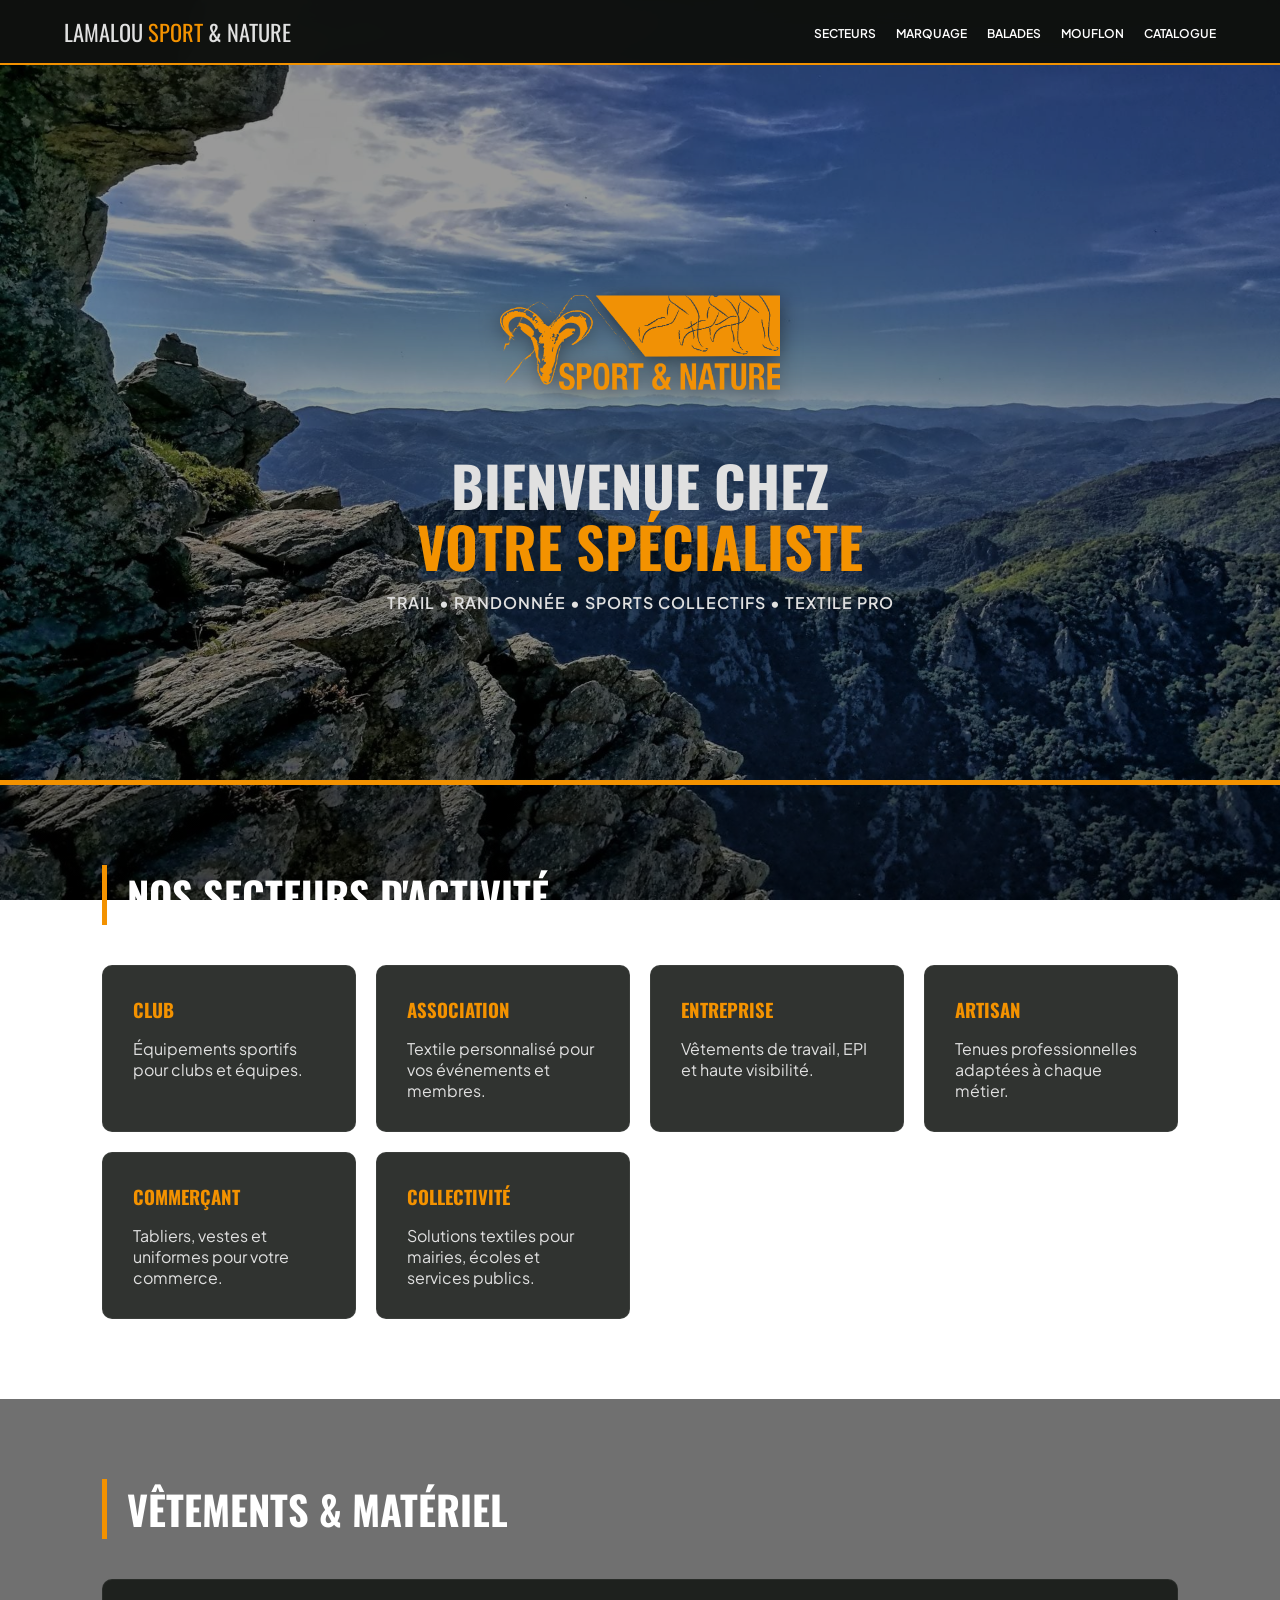
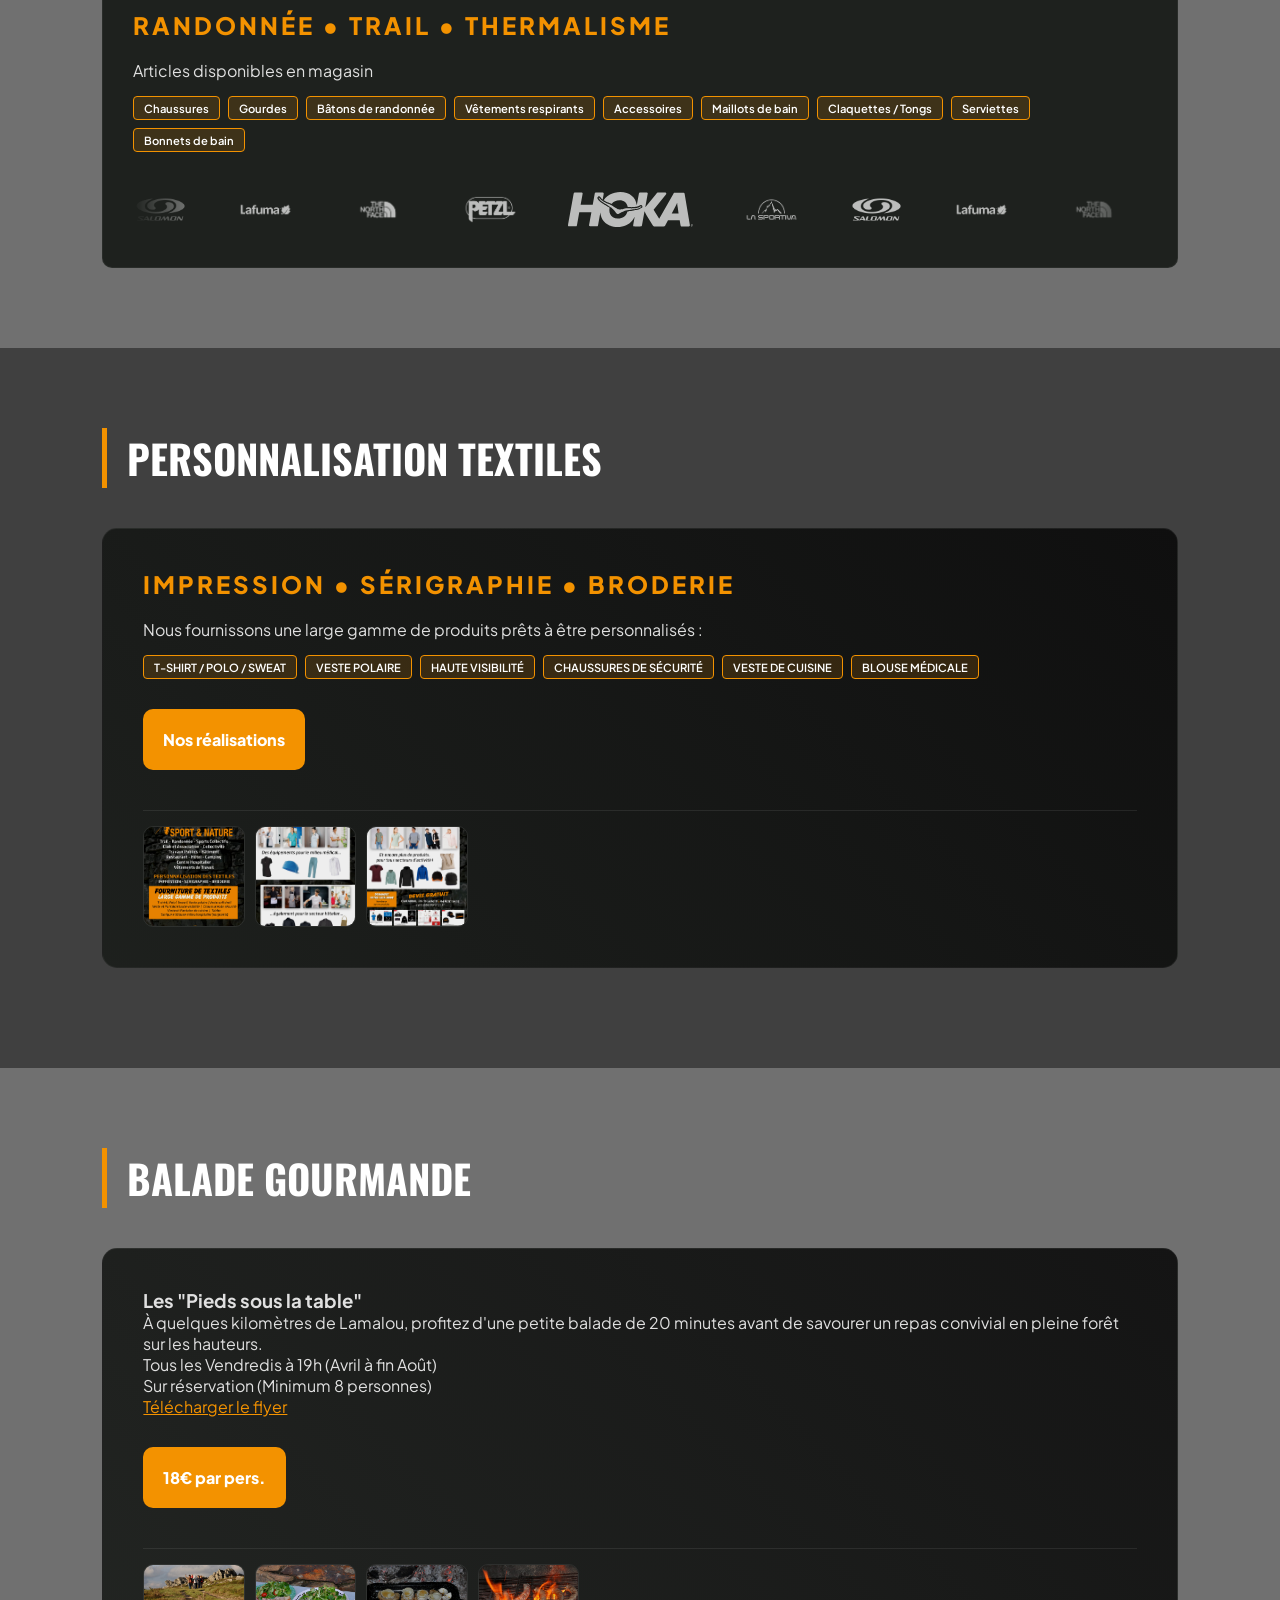
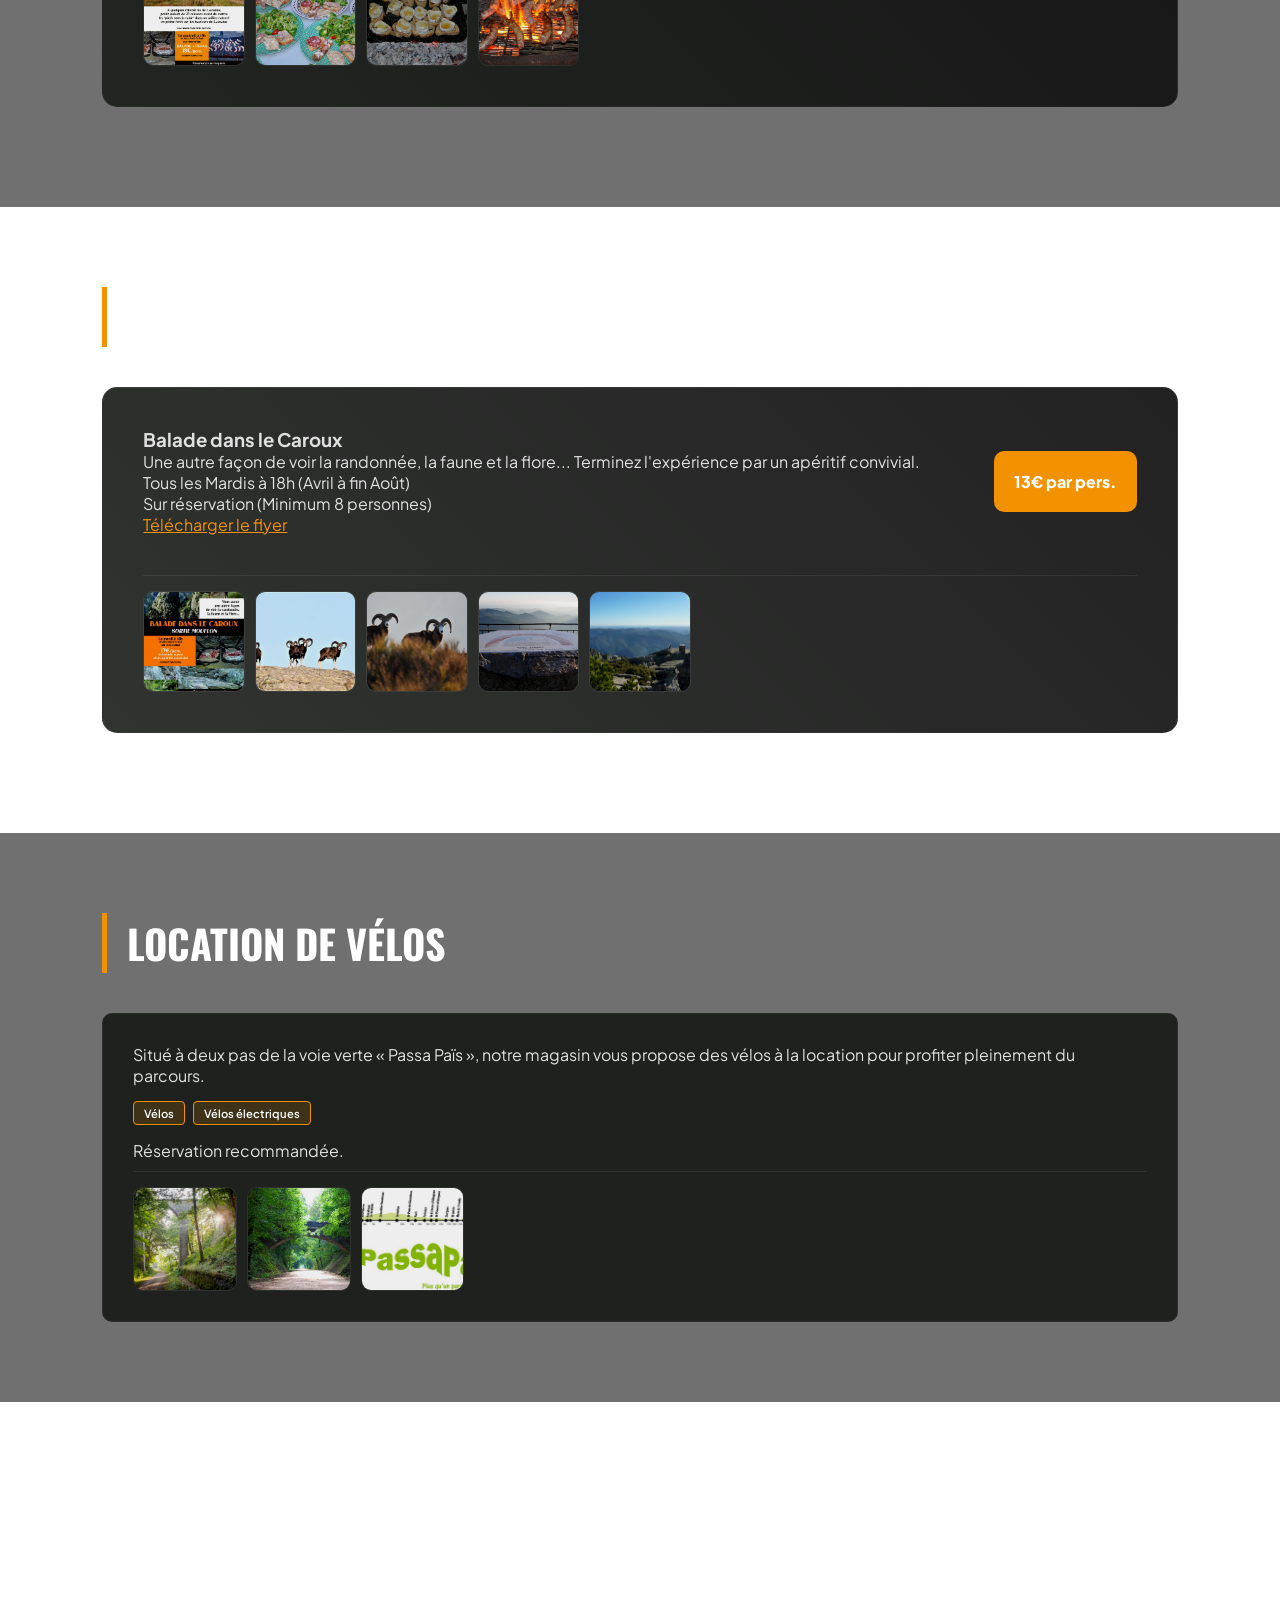
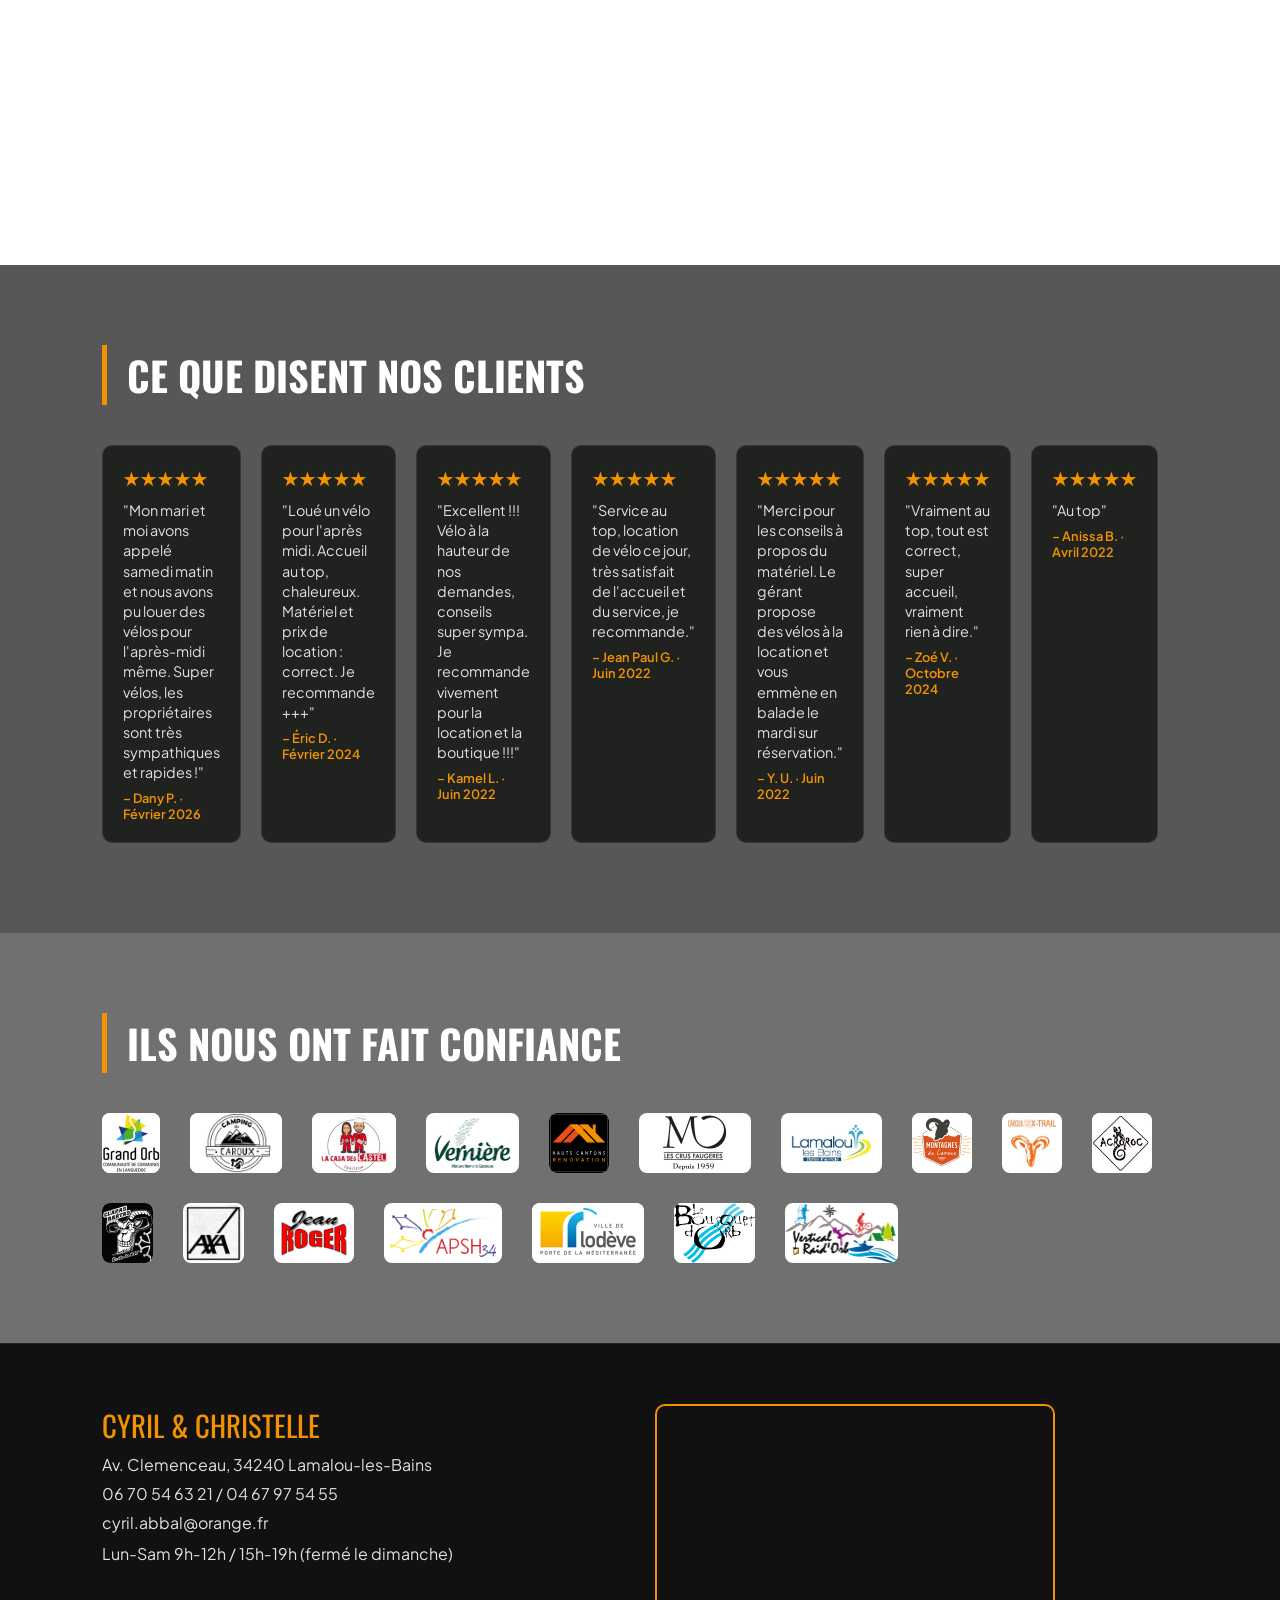
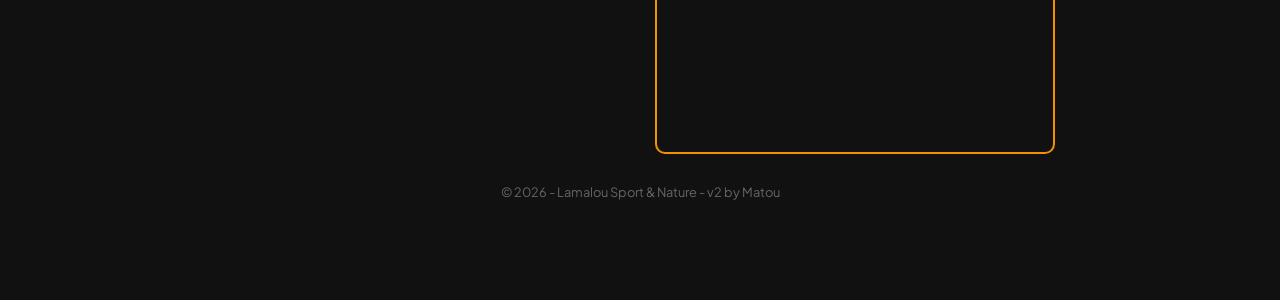
==== commit ec3b54fe: "fix: cache busting CSS (v2.0)" ====
--- a/index.html
+++ b/index.html
@@ -117,7 +117,7 @@
     <!-- Preconnect hero image (LCP) -->
 
     <!-- CSS critique -->
-    <link rel="stylesheet" href="styles.css">
+    <link rel="stylesheet" href="styles.css?v=2.0">
 
     <!-- Fonts (non bloquantes) -->
     <link rel="preconnect" href="https://fonts.googleapis.com">
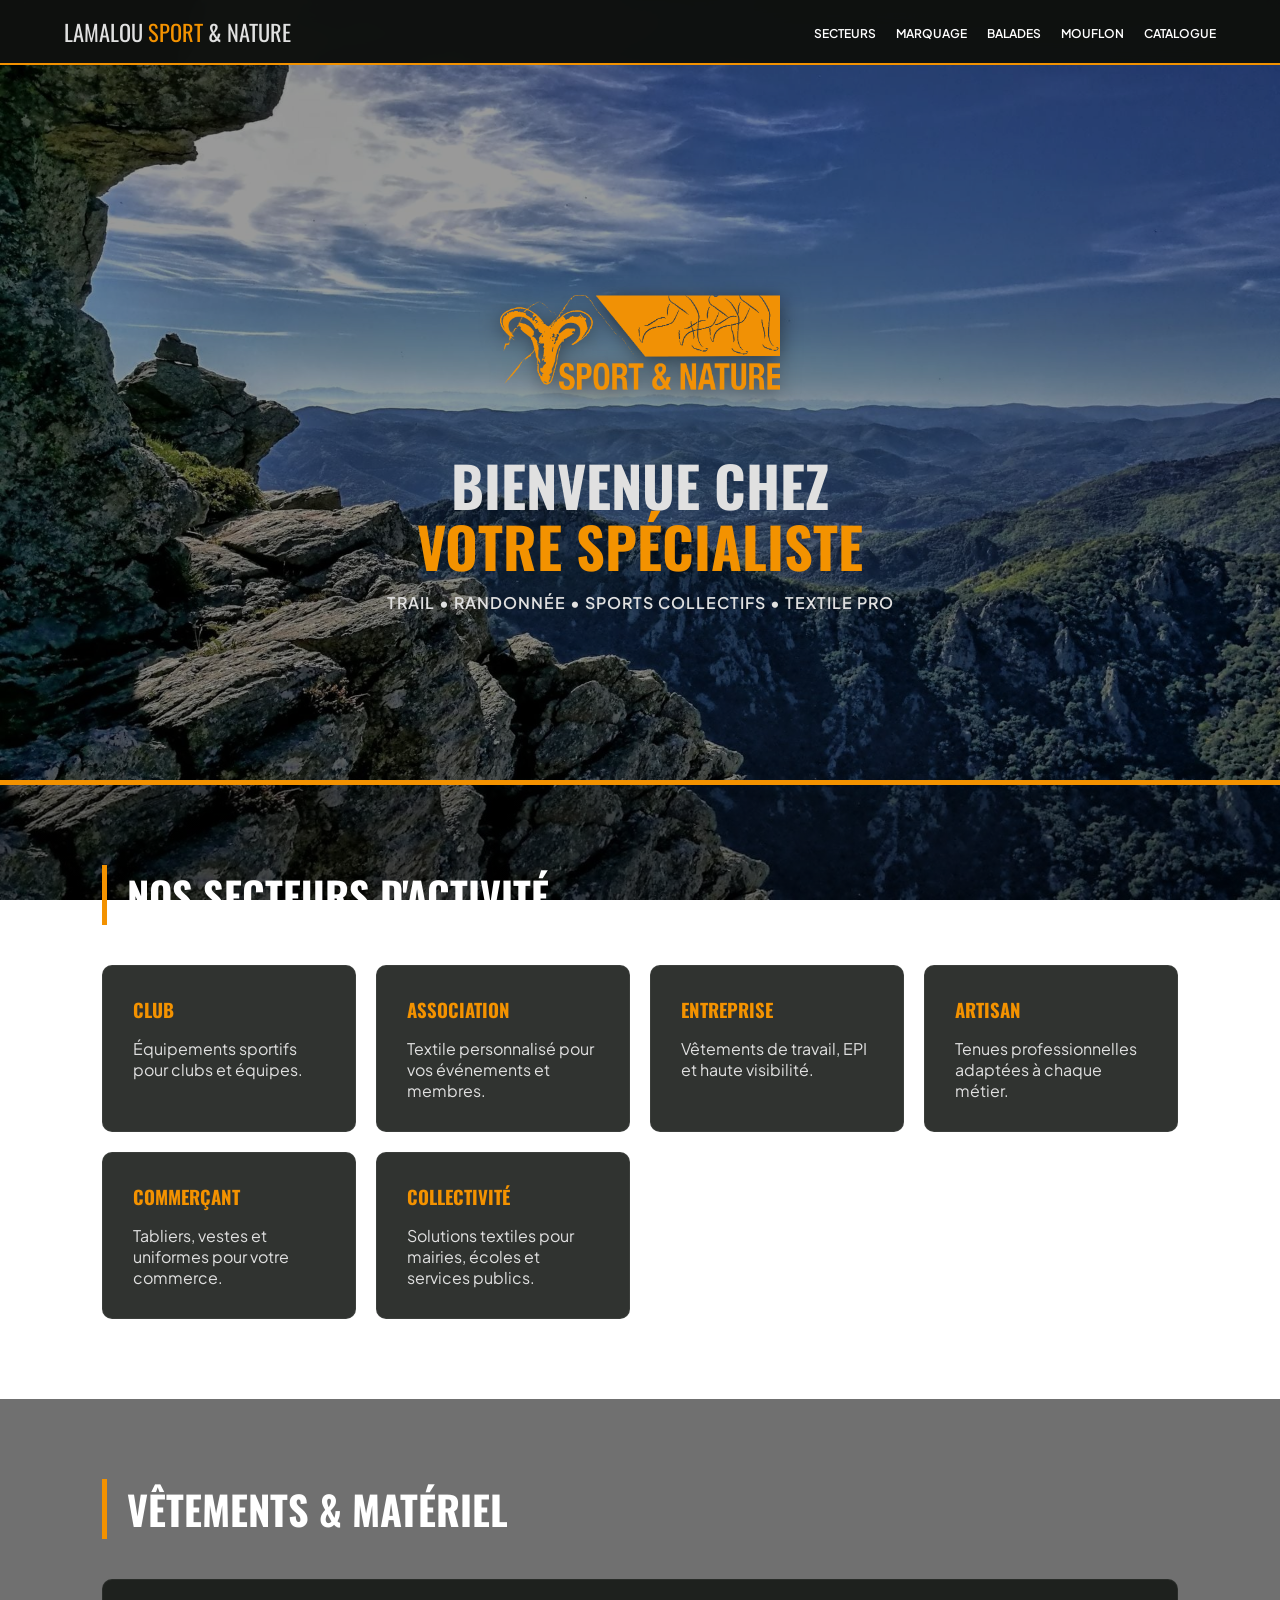
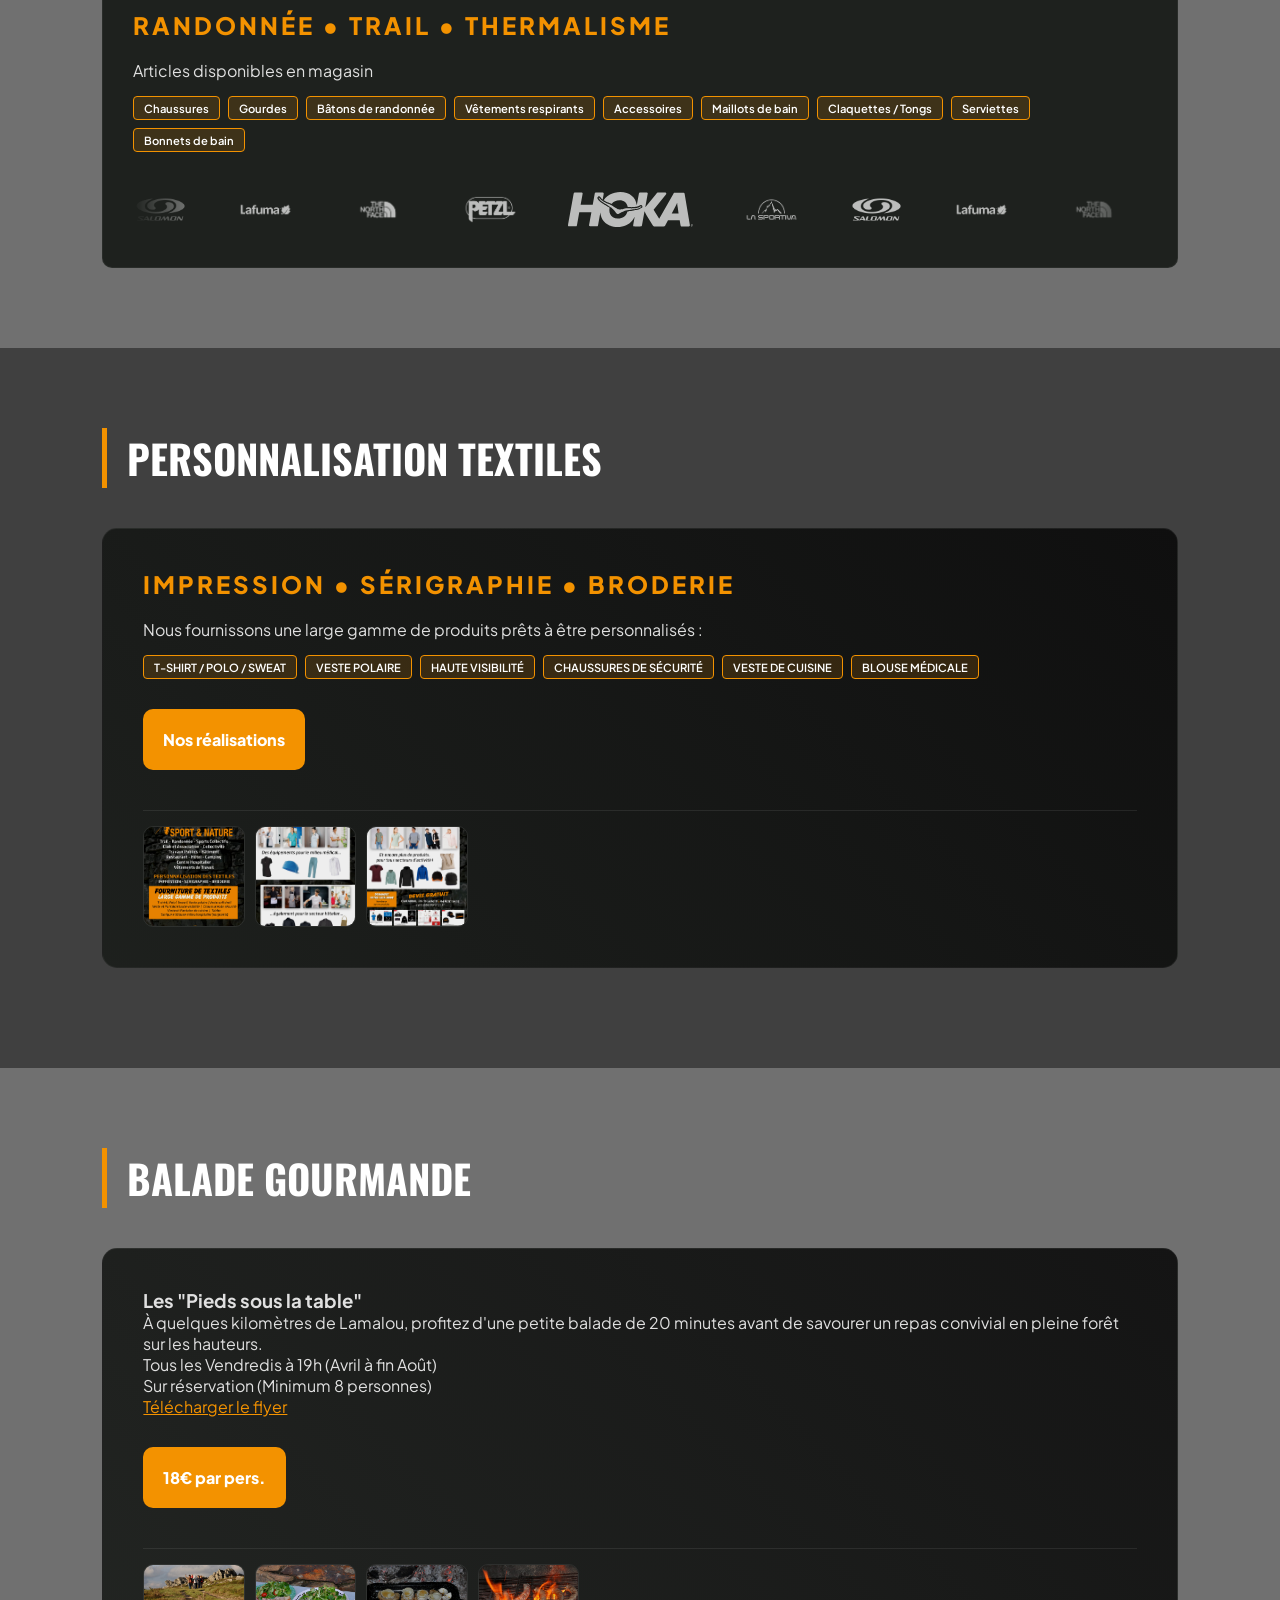
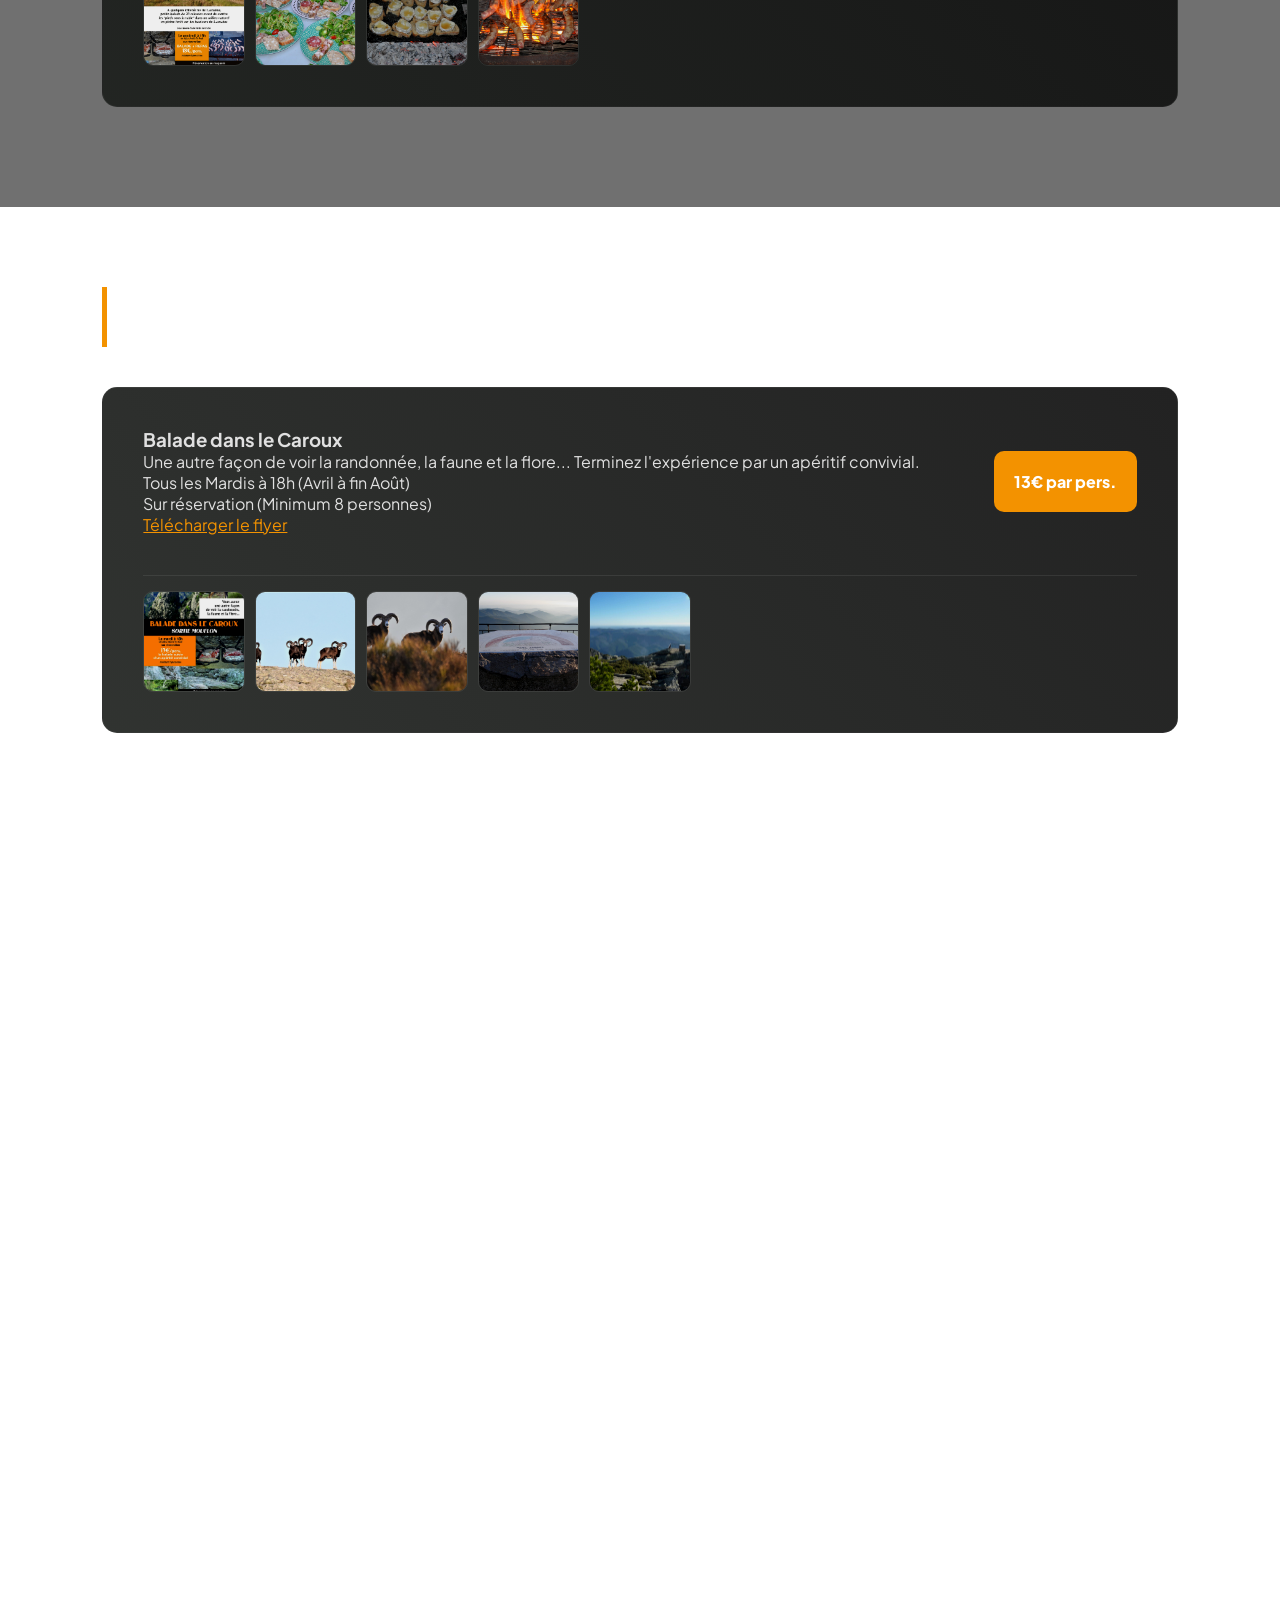
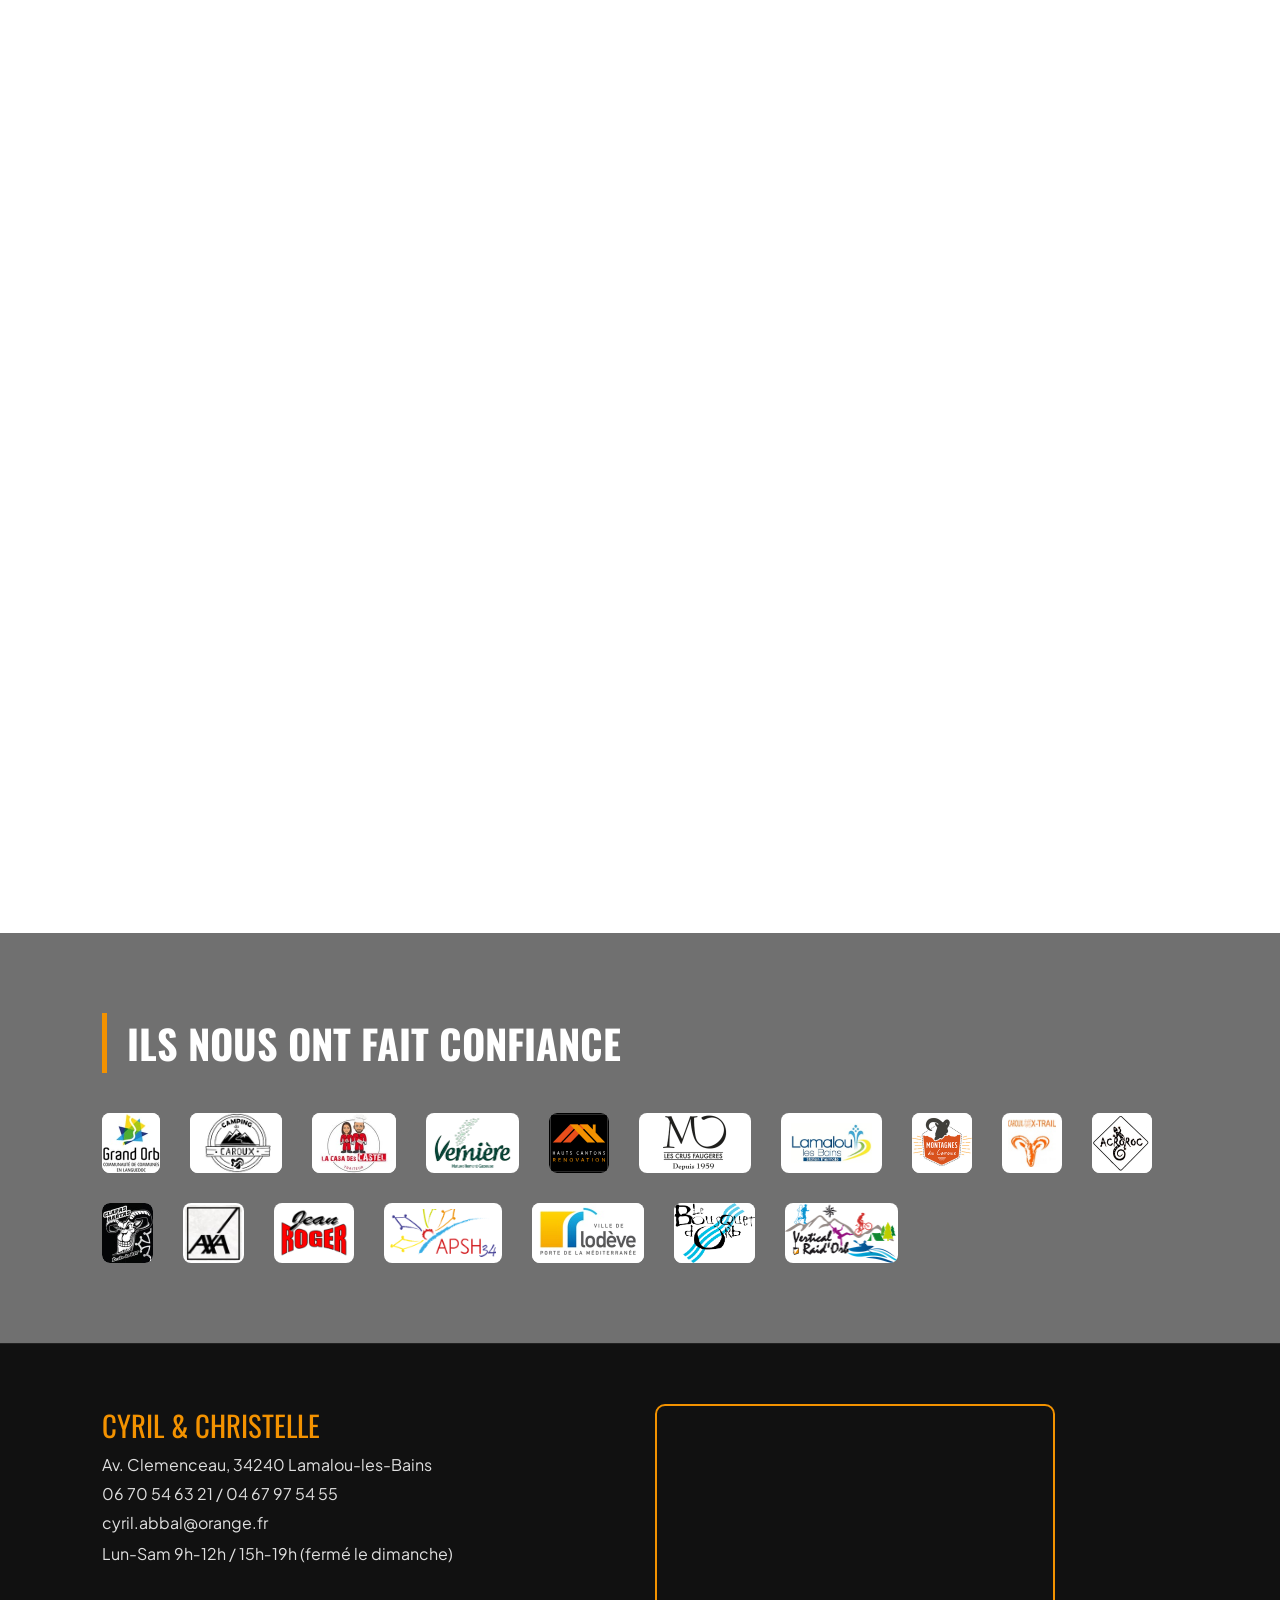
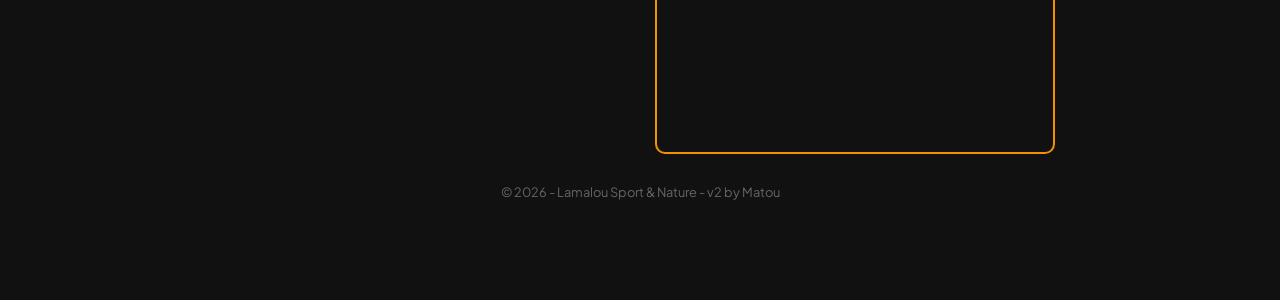
==== commit 6c701c7b: "feat: ajout favicon et manifest PWA" ====
--- a/index.html
+++ b/index.html
@@ -55,7 +55,10 @@
     <meta name="mobile-web-app-capable" content="yes">
     <meta name="apple-mobile-web-app-status-bar-style" content="black-translucent">
     <meta name="apple-mobile-web-app-title" content="Sport & Nature">
-    <link rel="apple-touch-icon" href="assets/logo/LOGO-sport-nature.png">
+    <link rel="icon" type="image/png" sizes="32x32" href="favicon/favicon-32.png">
+    <link rel="icon" type="image/png" sizes="16x16" href="favicon/favicon-16.png">
+    <link rel="apple-touch-icon" sizes="180x180" href="favicon/apple-touch-icon.png">
+    <link rel="manifest" href="manifest.json">
 
     <!-- Schema.org (référencement local Google) -->
     <script type="application/ld+json">
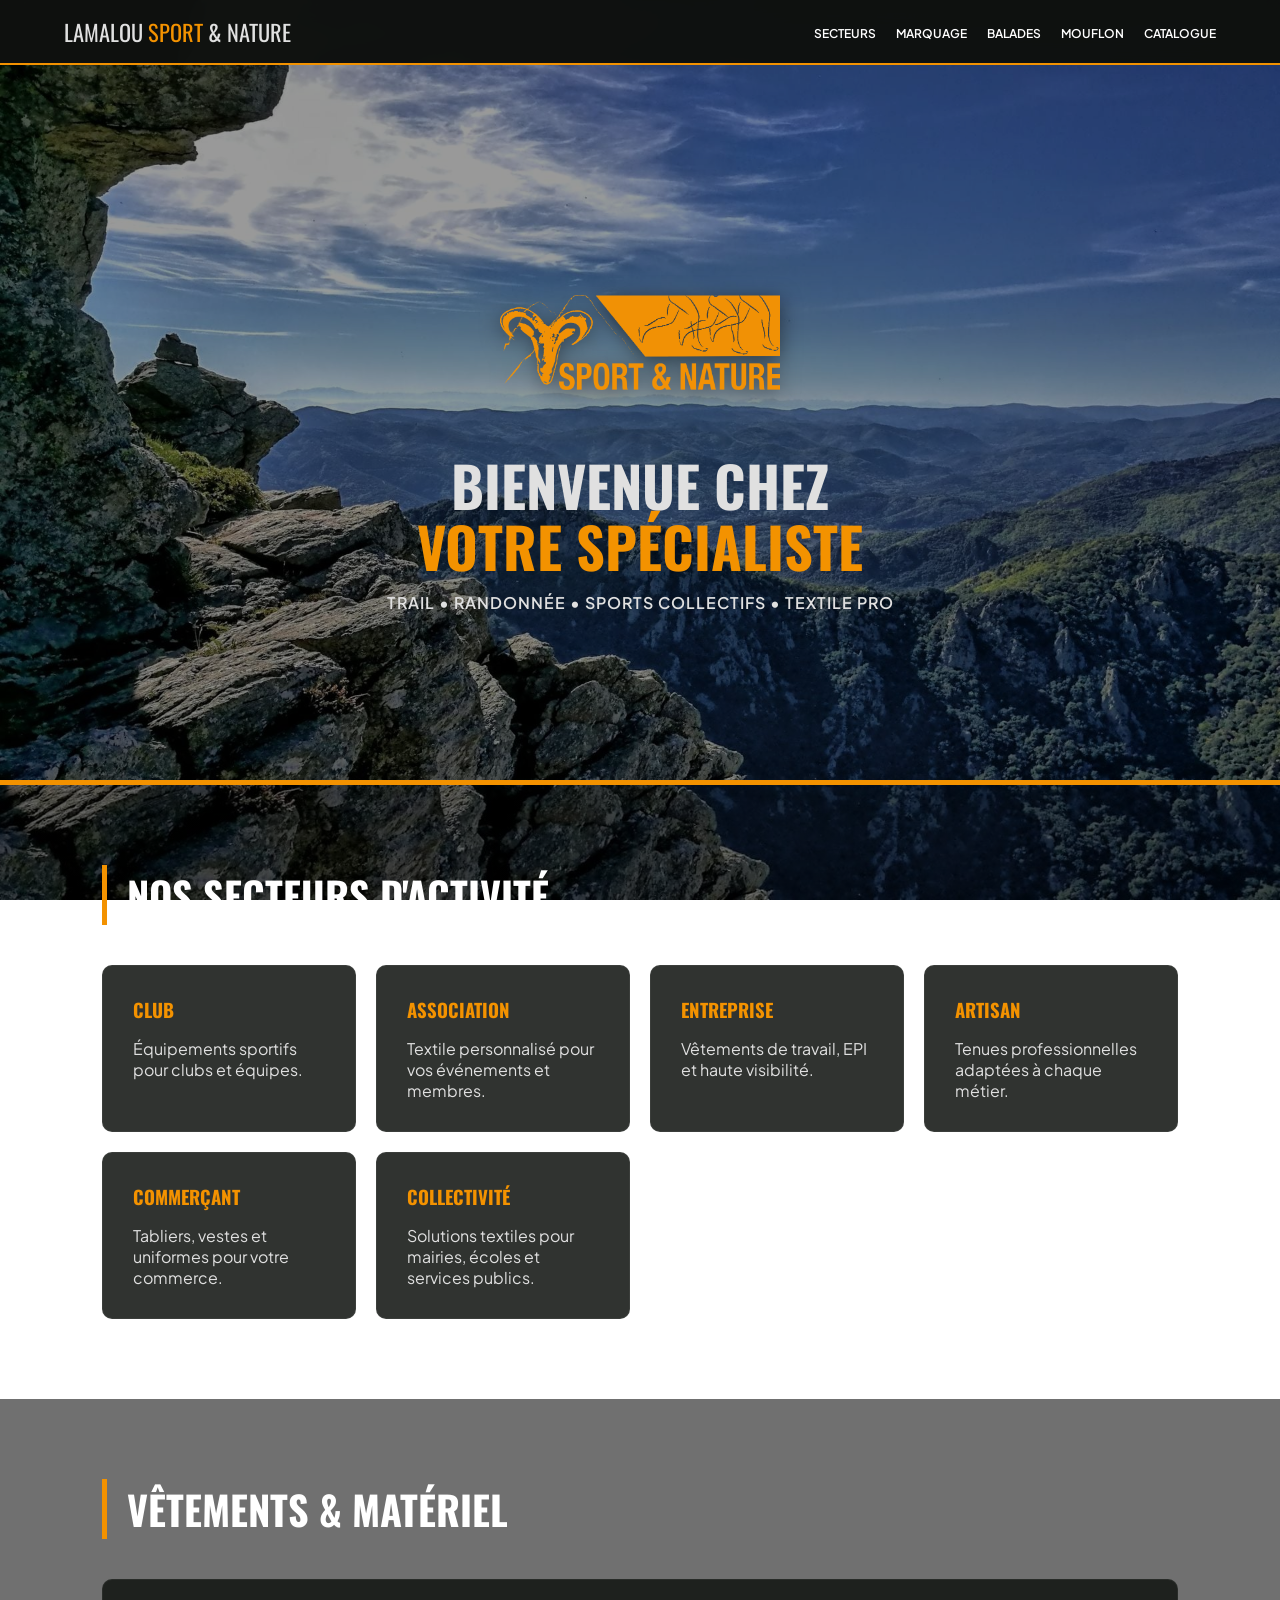
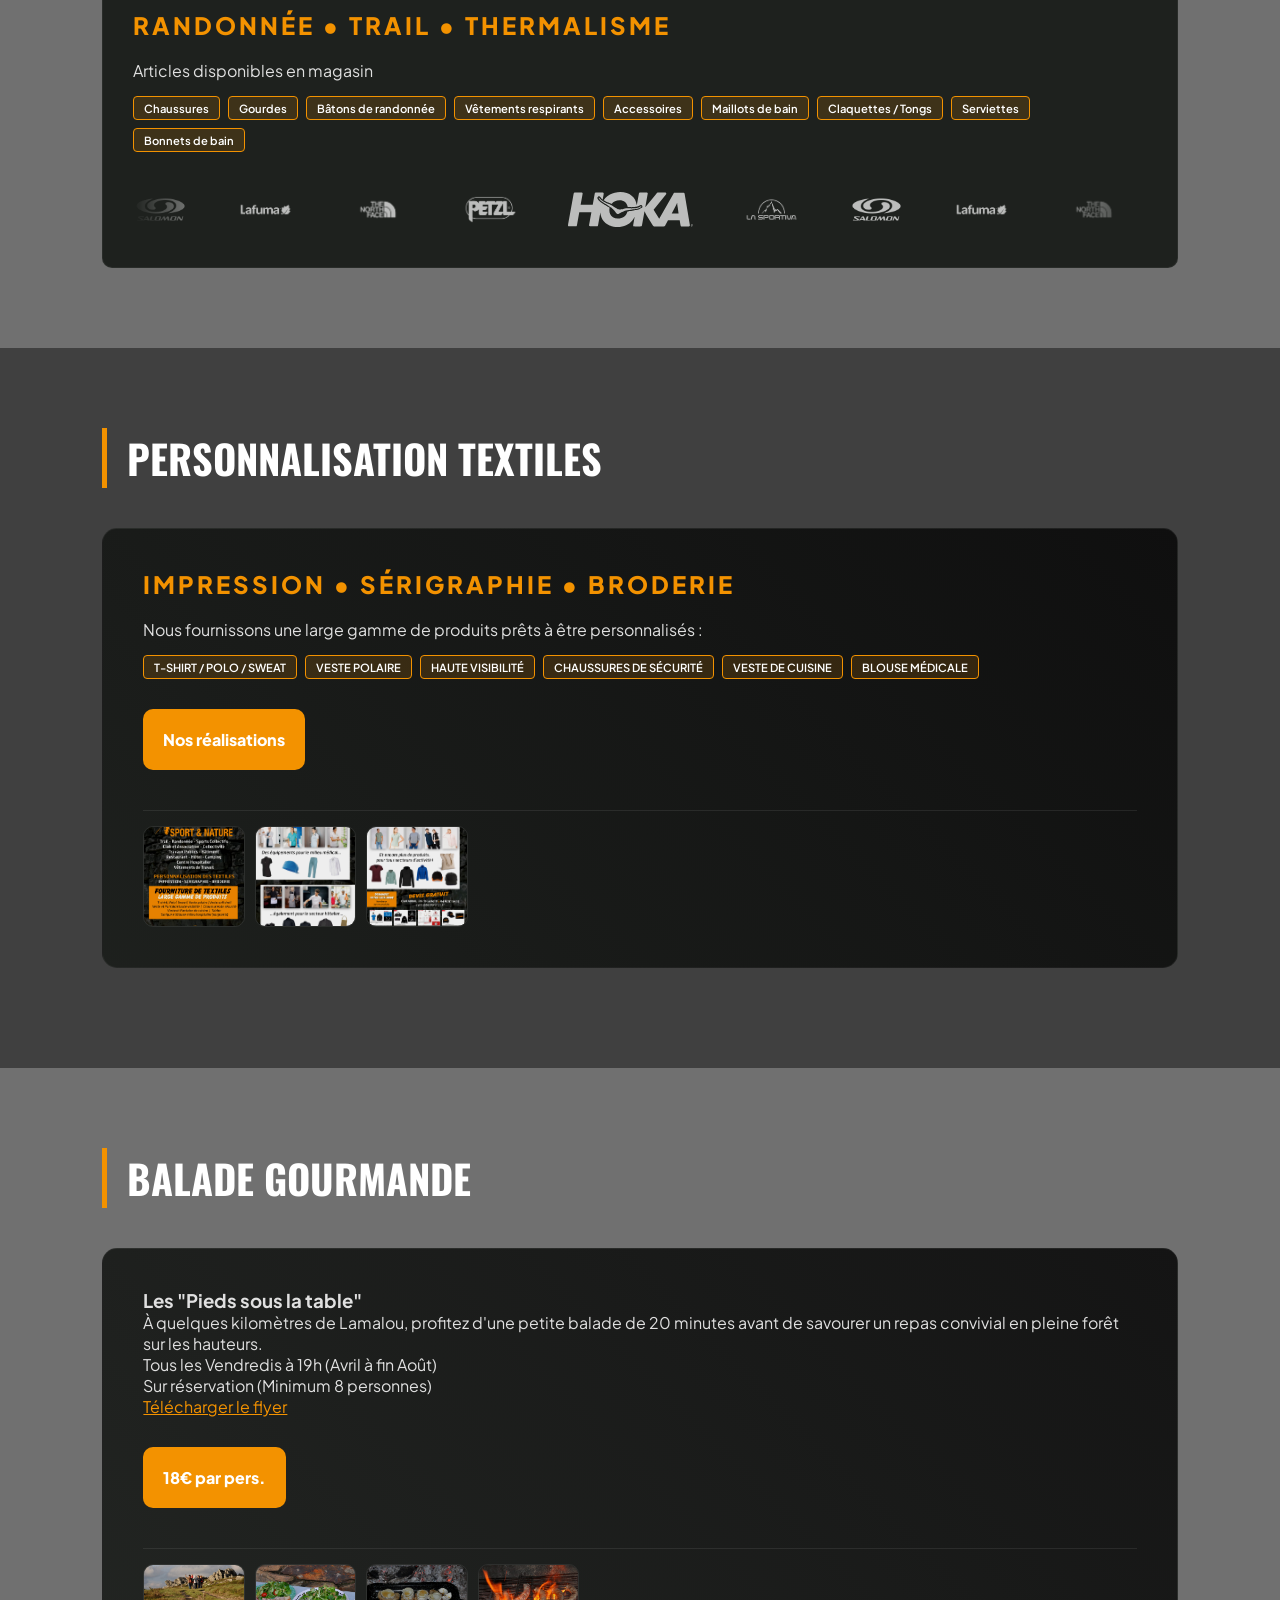
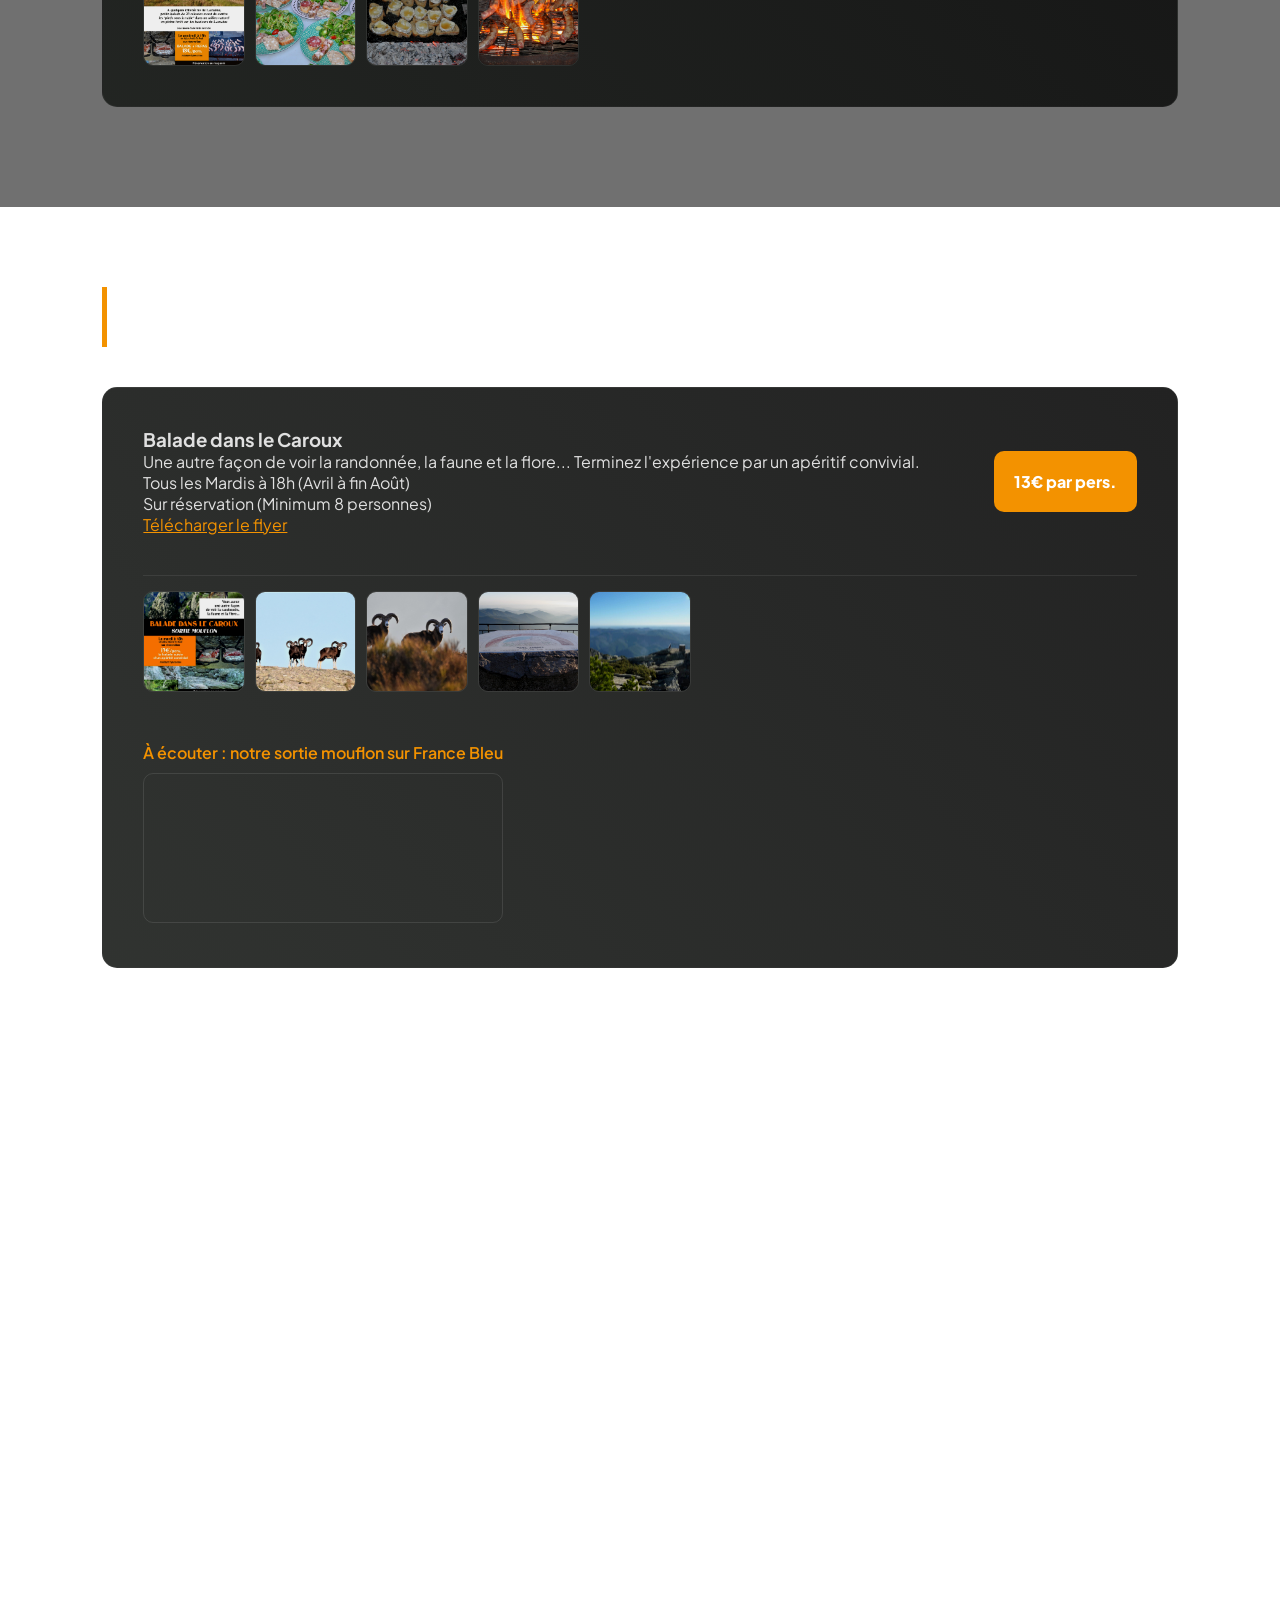
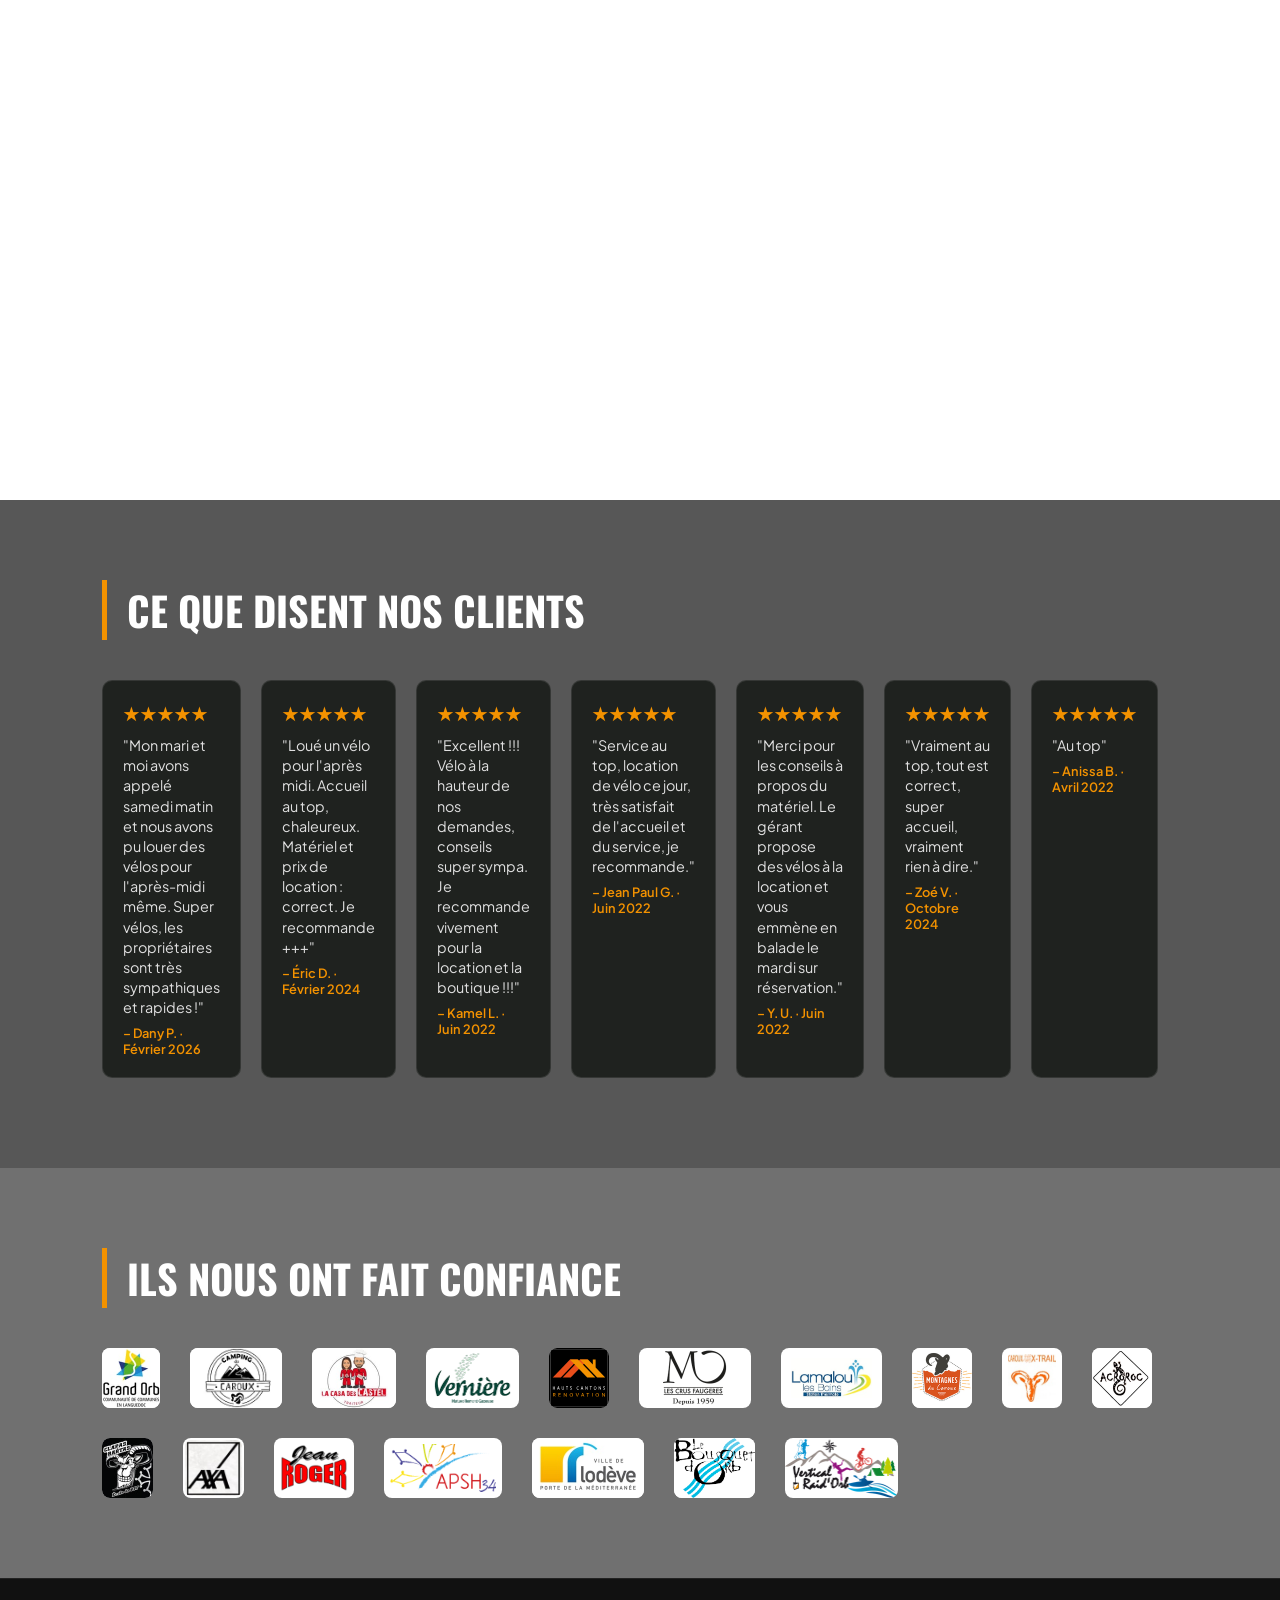
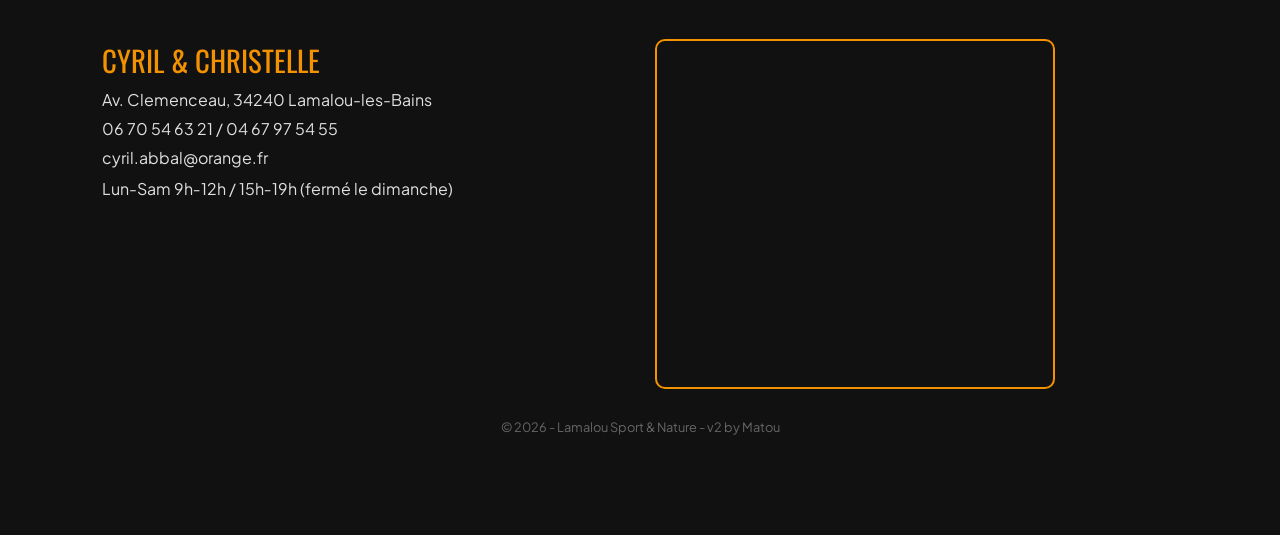
==== commit 4bc7814d: "fix: favicon 48x48 et 150x150 pour affichage Google Search" ====
--- a/index.html
+++ b/index.html
@@ -55,6 +55,8 @@
     <meta name="mobile-web-app-capable" content="yes">
     <meta name="apple-mobile-web-app-status-bar-style" content="black-translucent">
     <meta name="apple-mobile-web-app-title" content="Sport & Nature">
+    <link rel="icon" type="image/png" sizes="150x150" href="favicon/favicon-150.png">
+    <link rel="icon" type="image/png" sizes="48x48" href="favicon/favicon-48.png">
     <link rel="icon" type="image/png" sizes="32x32" href="favicon/favicon-32.png">
     <link rel="icon" type="image/png" sizes="16x16" href="favicon/favicon-16.png">
     <link rel="apple-touch-icon" sizes="180x180" href="favicon/apple-touch-icon.png">
@@ -323,7 +325,11 @@
                 <img src="assets/photos/caroux/table.jpg" alt="Apéritif convivial dans le Caroux" loading="lazy">
                 <img src="assets/photos/caroux/table_2.jpg" alt="Apéritif convivial dans le Caroux" loading="lazy">
             </div>
-        </div> 
+            <div style="margin-top: 20px;">
+                <p style="margin-bottom: 10px; color: var(--primary); font-weight: 600;"><i class="fas fa-podcast"></i> À écouter : notre sortie mouflon sur France Bleu</p>
+                <iframe src="https://embed.radiofrance.fr/francebleu/diffusion/f6a5a15f-4df8-4392-8b68-78e4b2916361" title="Podcast France Bleu - Balade dans le Caroux à la découverte des mouflons" style="width: 100%; border-radius: 10px; border: 1px solid rgba(255,255,255,0.1);" height="150" loading="lazy"></iframe>
+            </div>
+        </div>
     </section>
 
     <section id="location" class="fade-in" style="background: rgba(17, 17, 17, 0.6);">
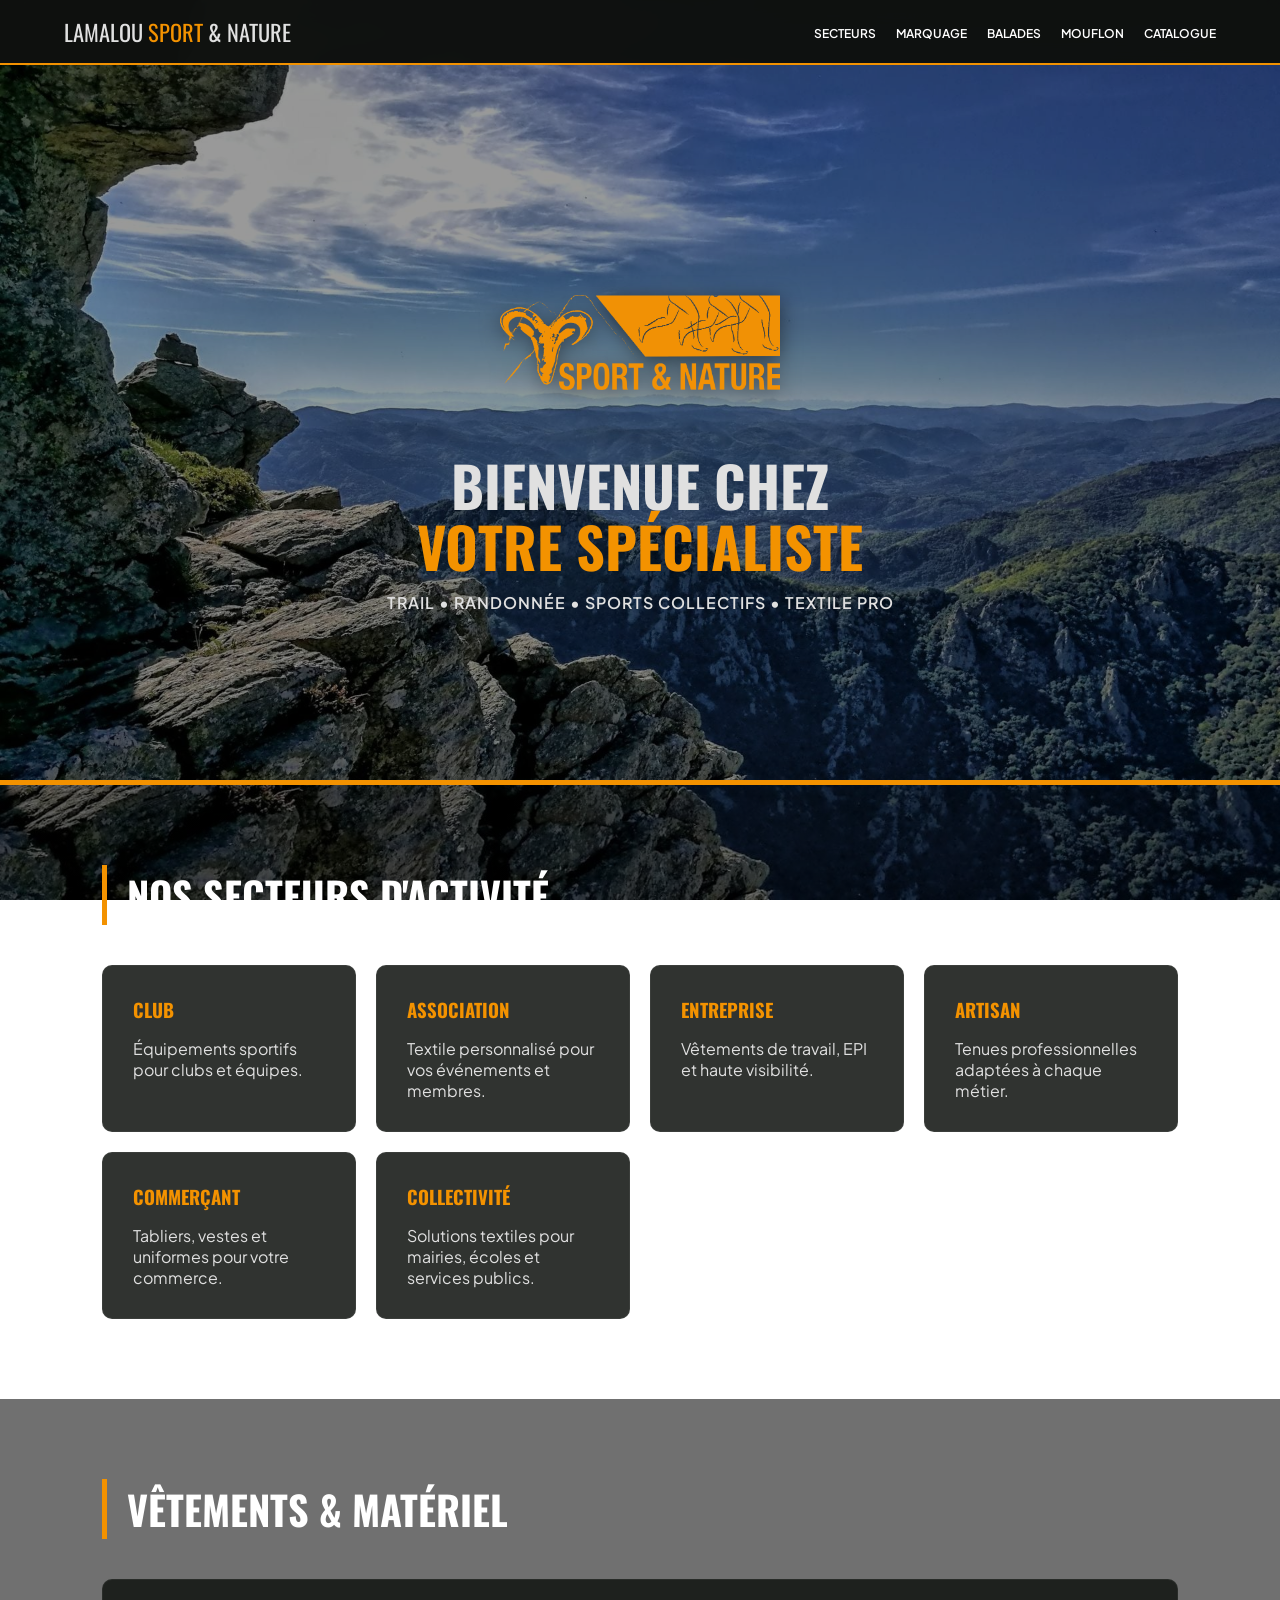
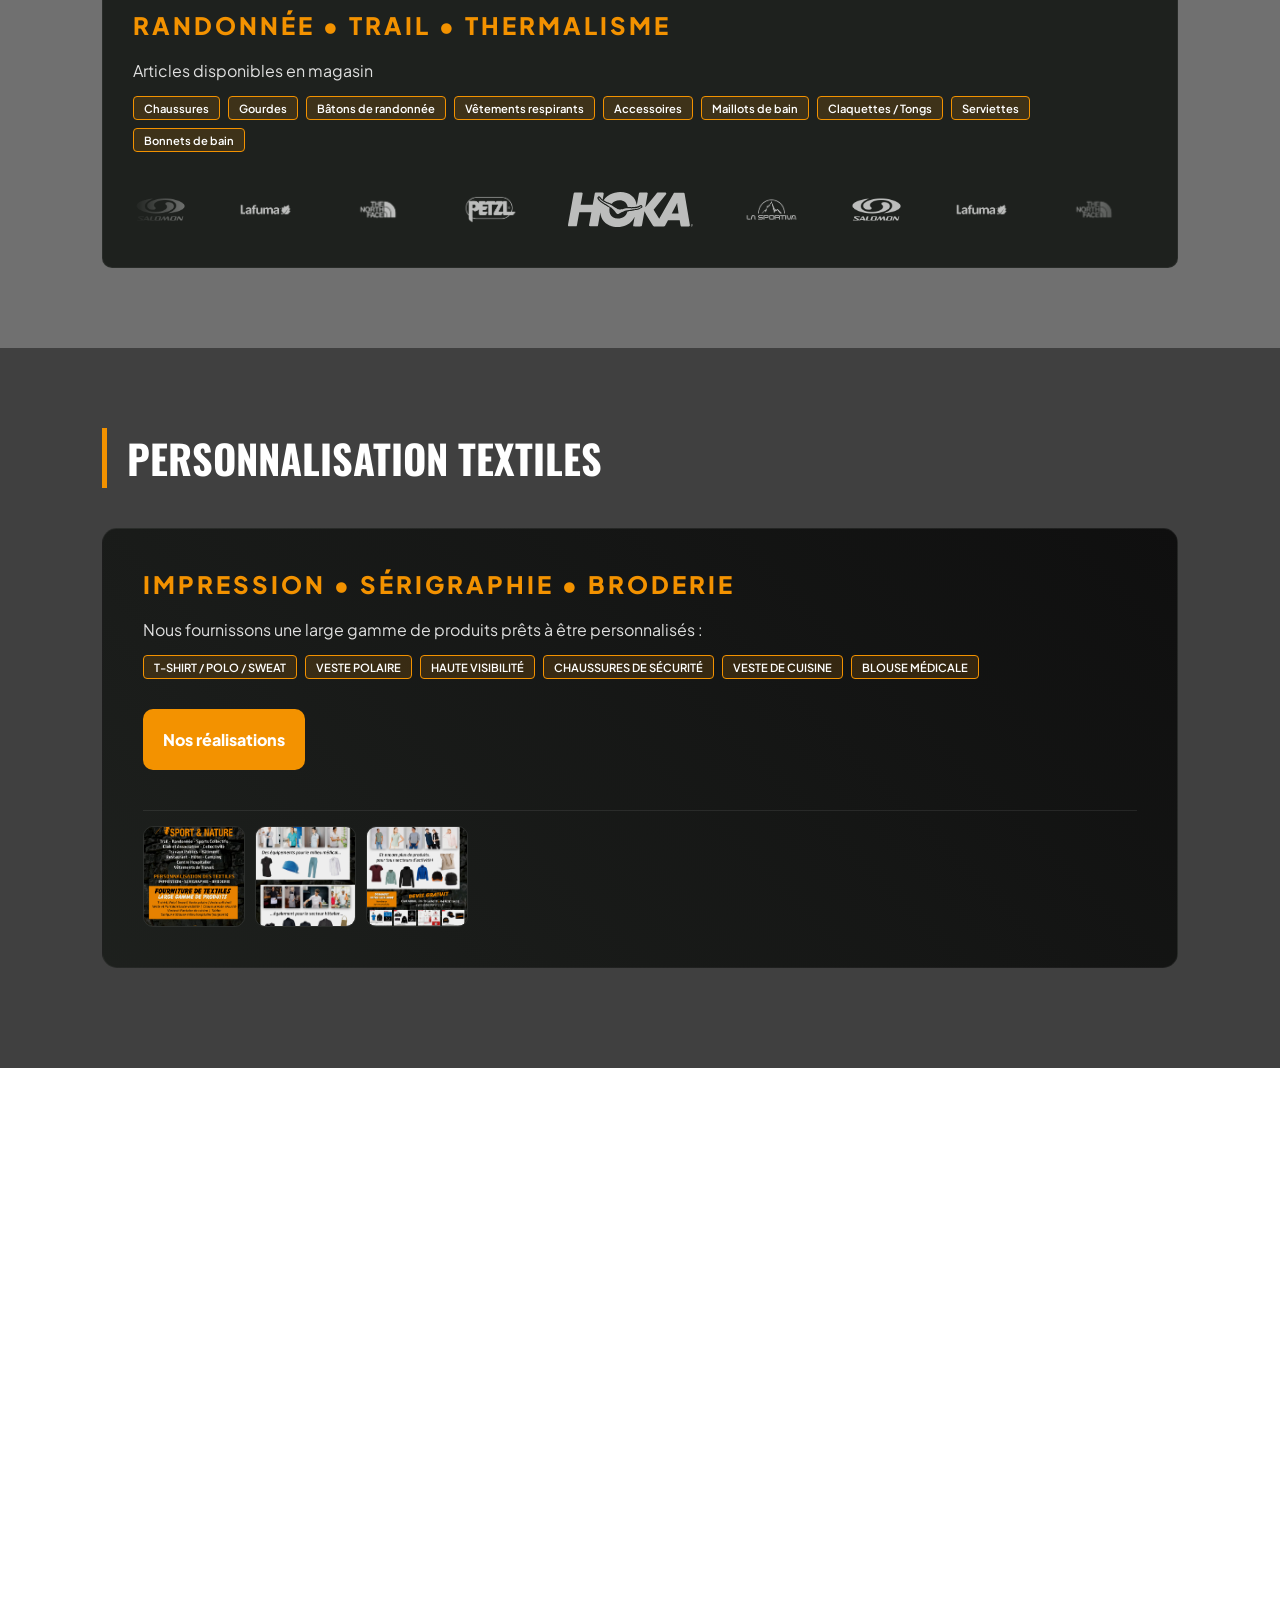
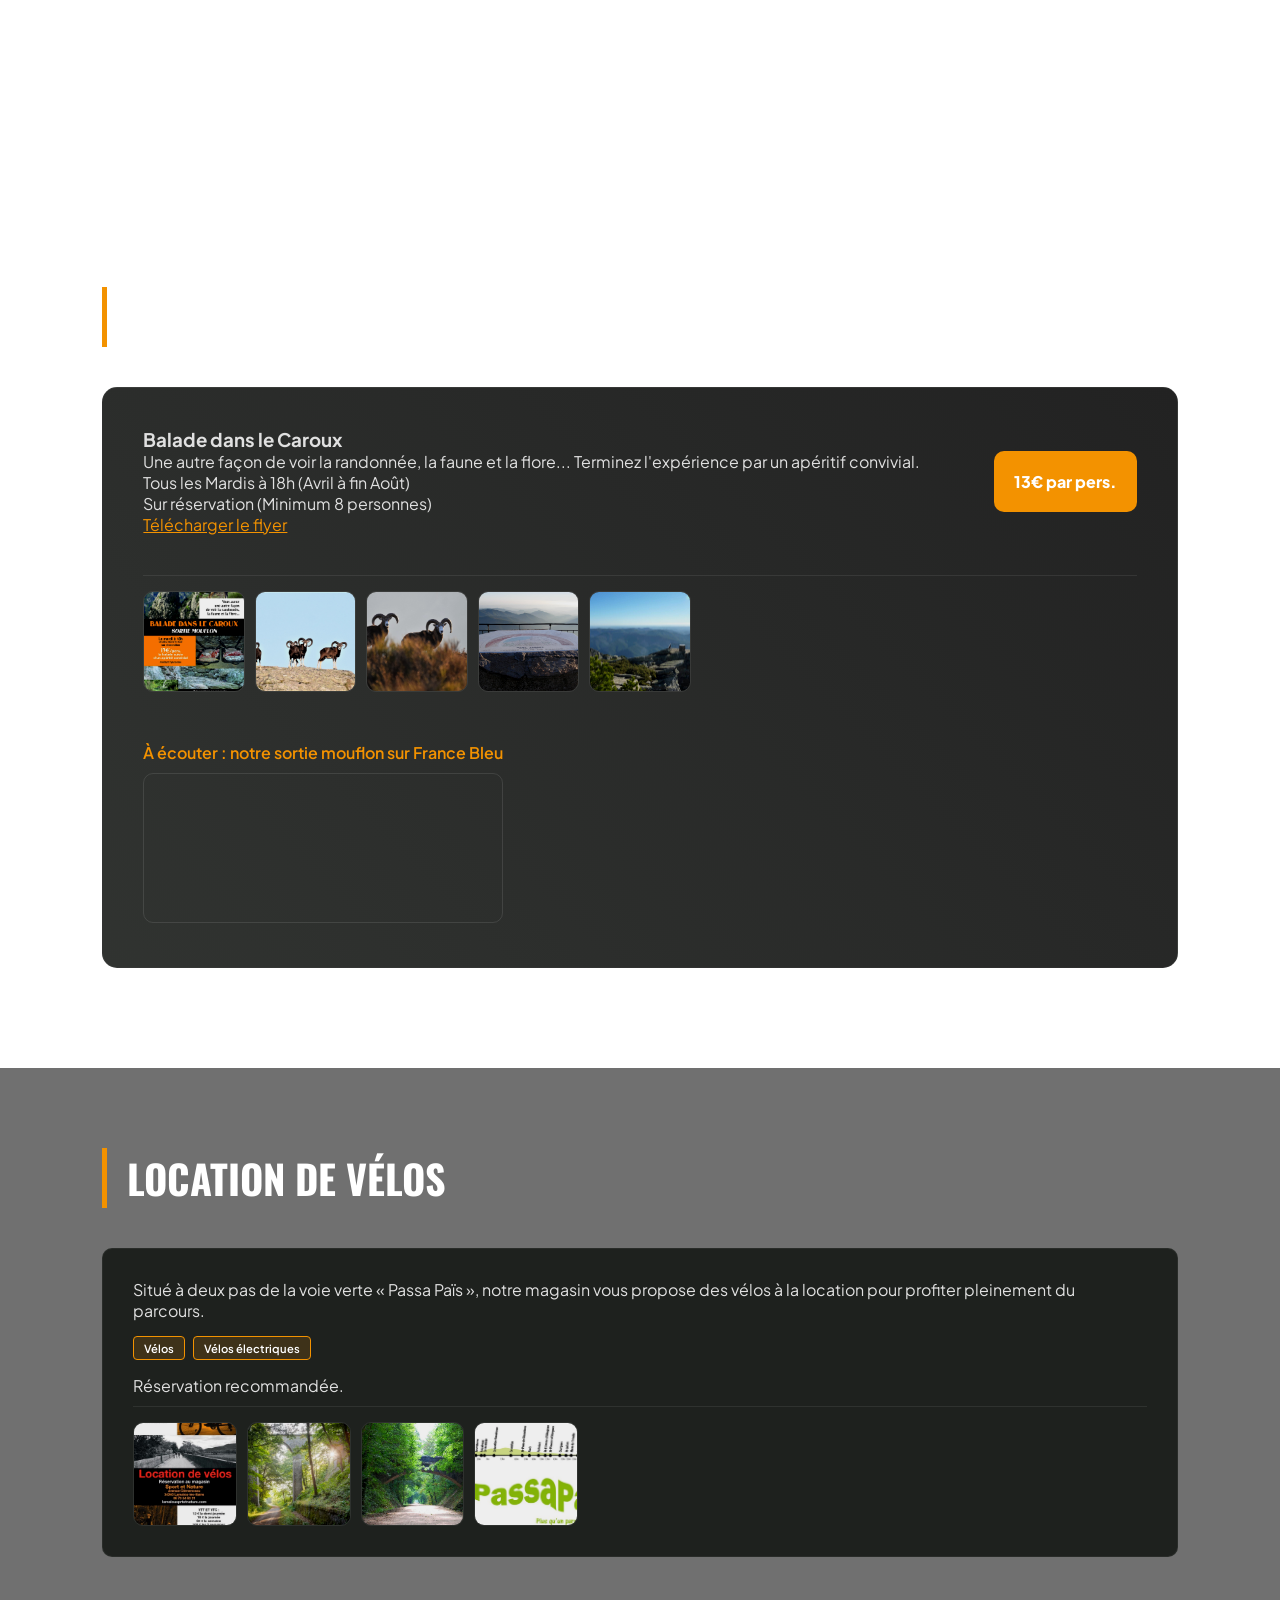
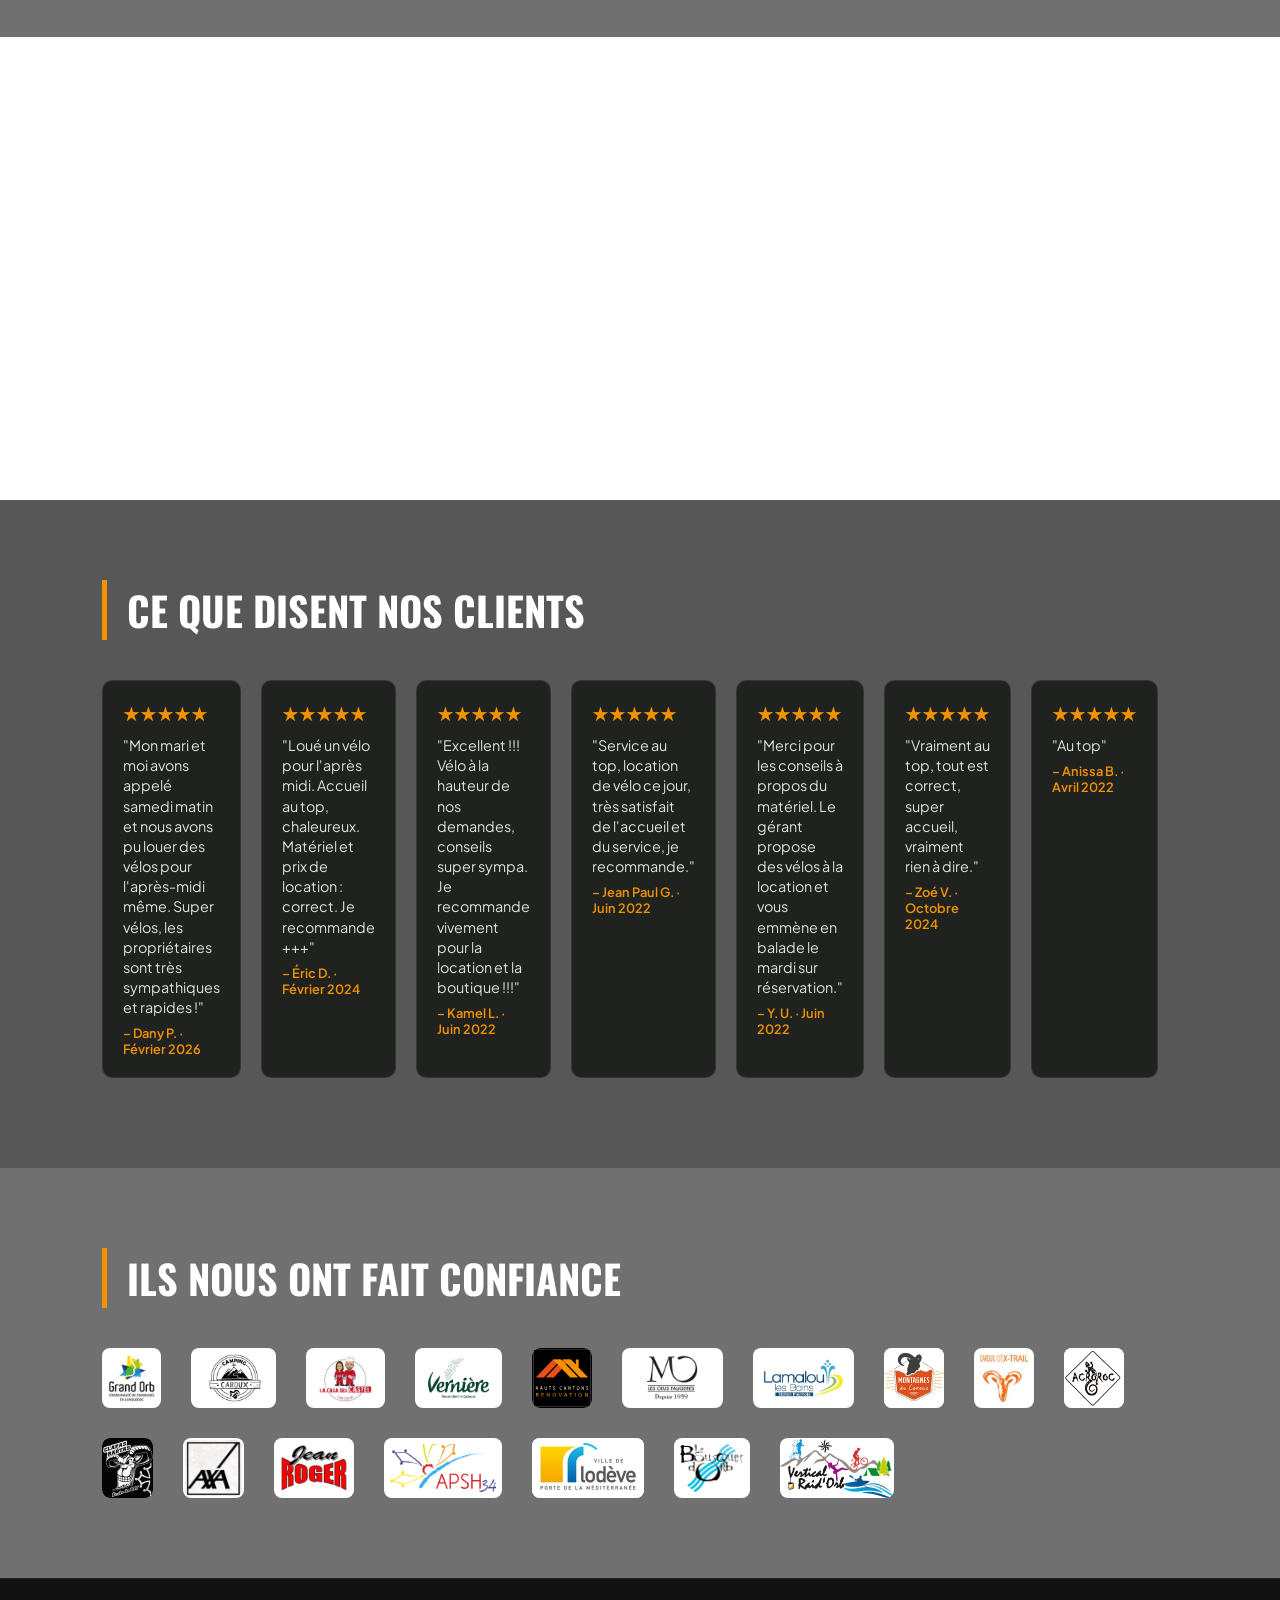
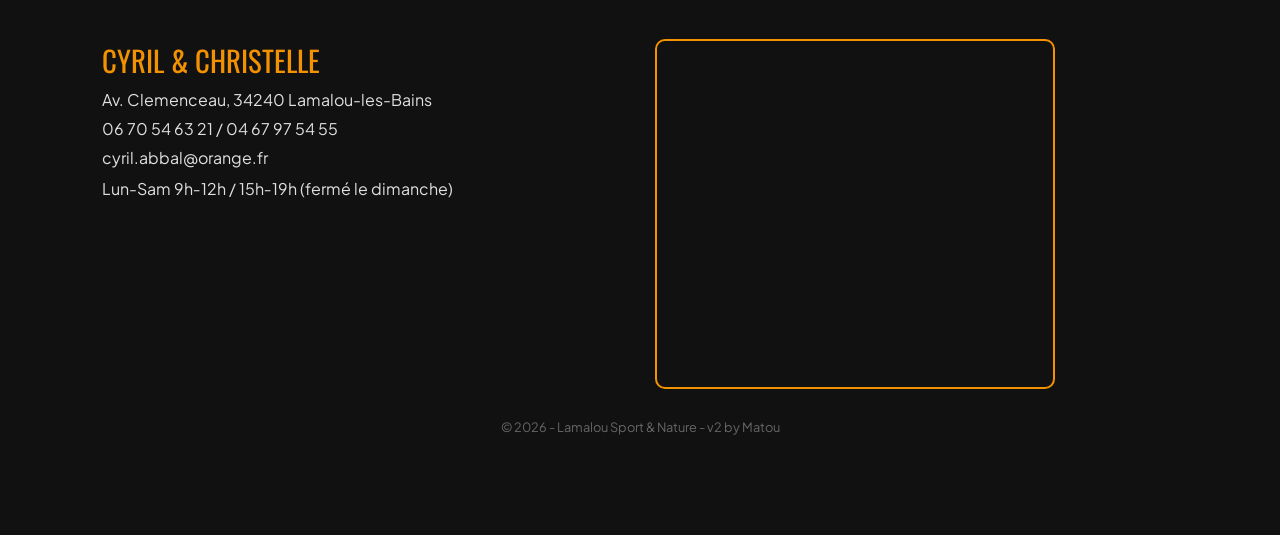
==== commit 6d48dc9a: "feat: scroll smooth navigation + ajout flyer location vélos" ====
--- a/index.html
+++ b/index.html
@@ -342,6 +342,7 @@
             </div>
             <p style="margin-top:15px;">Réservation recommandée.</p>
             <div class="photo-gallery">
+                <img src="assets/flyers/velos.jpg" alt="Flyer location de vélos" loading="lazy">
                 <img src="assets/photos/voie_verte/voie_verte.webp" alt="Voie verte Passa Païs - location de vélos à Lamalou-les-Bains" loading="lazy">
                 <img src="assets/photos/voie_verte/voie_verte_02.jpg" alt="Voie verte Passa Païs" loading="lazy">
                 <img src="assets/photos/voie_verte/itineraires-voie-verte-passa-pais.jpg" alt="Itinéraires voie verte Passa Païs" loading="lazy">
@@ -414,12 +415,12 @@
     <section id="confiance" class="fade-in" style="background: rgba(17, 17, 17, 0.6);">
         <h2 class="section-title">Ils nous ont fait confiance</h2>
         <div class="clients-grid">
-            <img src="assets/clients/Grandorb_logo.jpg" alt="Grand Orb Tourisme" loading="lazy">
-            <img src="assets/clients/camping-caroux.avif" alt="Camping du Caroux" loading="lazy">
-            <img src="assets/clients/la-casa-des-castel-logo.jpg" alt="La Casa des Castel" loading="lazy">
-            <img src="assets/clients/logo-Verniere.png" alt="Vernière" loading="lazy">
-            <img src="assets/clients/haut-canton-renovation.svg" alt="Haut Canton Rénovation" loading="lazy">
-            <img src="assets/clients/crus-faugeres.png" alt="Crus Faugères" loading="lazy">
+            <img src="assets/clients/Grandorb_logo.jpg" alt="Grand Orb Tourisme" loading="lazy" style="padding: 6px;">
+            <img src="assets/clients/camping-caroux.avif" alt="Camping du Caroux" loading="lazy" style="padding: 6px;">
+            <img src="assets/clients/la-casa-des-castel-logo.jpg" alt="La Casa des Castel" loading="lazy" style="padding: 6px;">
+            <img src="assets/clients/logo-Verniere.png" alt="Vernière" loading="lazy" style="padding: 6px;">
+            <img src="assets/clients/haut-canton-renovation.svg" alt="Haut Canton Rénovation" loading="lazy" >
+            <img src="assets/clients/crus-faugeres.png" alt="Crus Faugères" loading="lazy" style="padding: 6px;">
             <img src="assets/clients/lamalou.jpg" alt="Lamalou-les-Bains" loading="lazy" style="padding: 10px;">
             <img src="assets/clients/montagne_caroux.png" alt="Montagne du Caroux" loading="lazy">
             <img src="assets/clients/caroux-x-trail.jpg" alt="Caroux X Trail" loading="lazy" style="padding: 6px;">
@@ -429,7 +430,7 @@
             <img src="assets/clients/jean-roger.png" alt="Jean Roger" loading="lazy" style="padding: 6px;">
             <img src="assets/clients/apsh34.png" alt="APSH 34" loading="lazy" style="padding: 6px;">
             <img src="assets/clients/logo_lodève.jpg" alt="Lodève" loading="lazy">
-            <img src="assets/clients/bousquet.png" alt="Bousquet" loading="lazy">
+            <img src="assets/clients/bousquet.png" alt="Bousquet" loading="lazy" style="padding: 6px;">
             <img src="assets/clients/vertical_raid.png" alt="Vertical Raid" loading="lazy">
         </div>
     </section>
--- a/styles.css
+++ b/styles.css
@@ -1,3 +1,7 @@
+html {
+    scroll-behavior: smooth;
+}
+
 :root {
     --primary: #f39200;
     /* Orange exact du flyer */
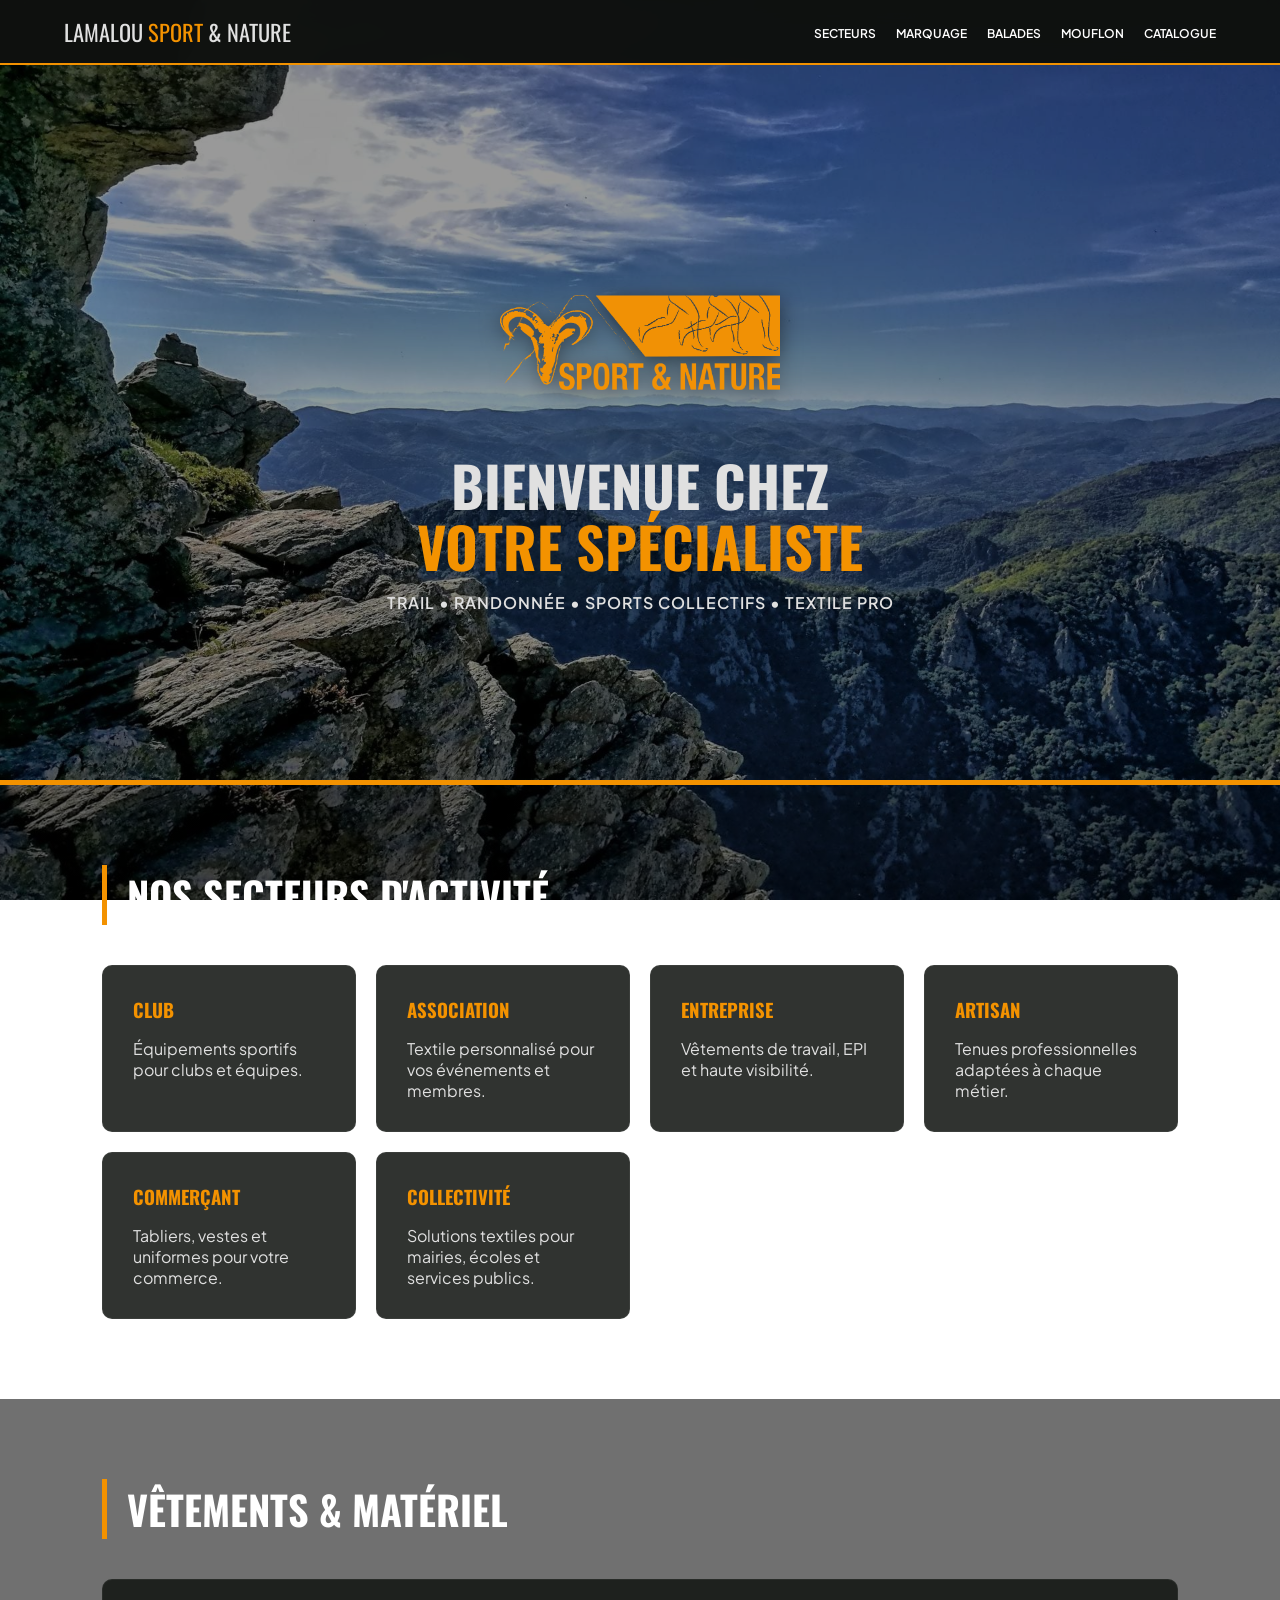
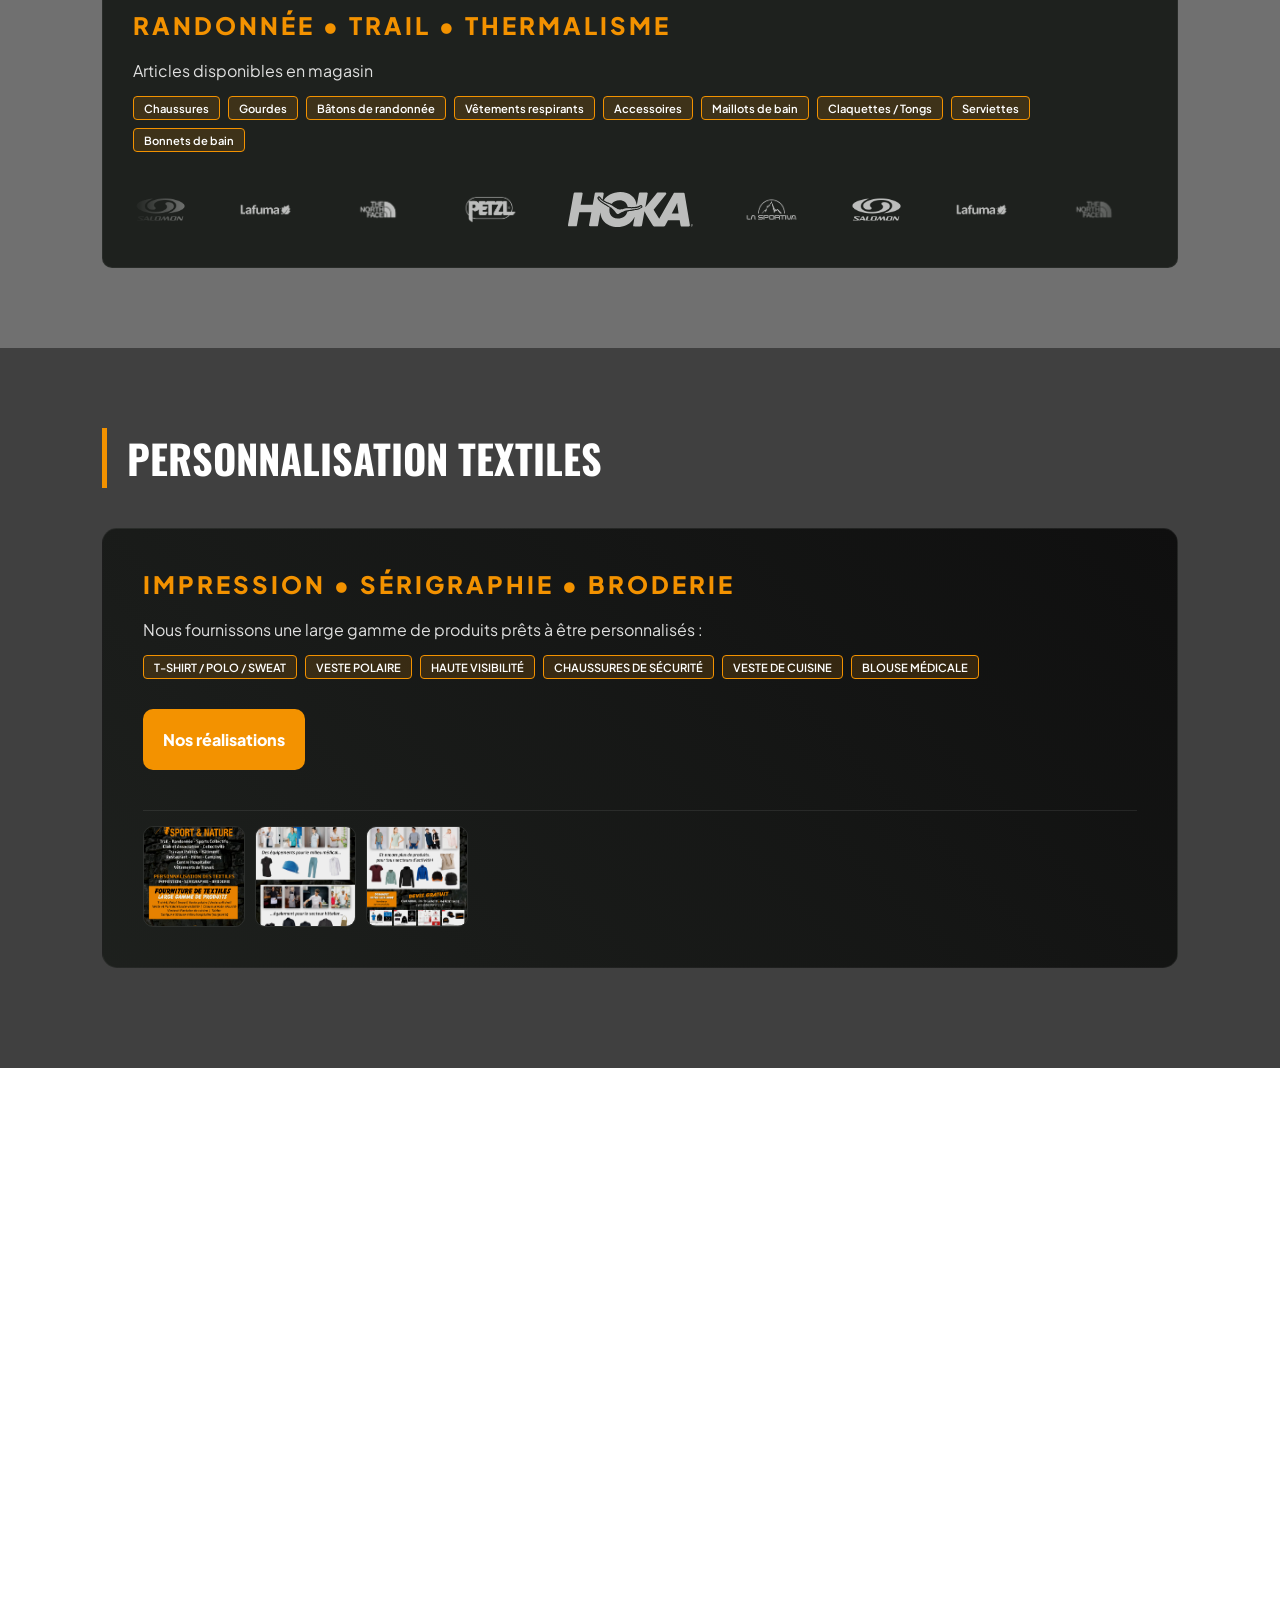
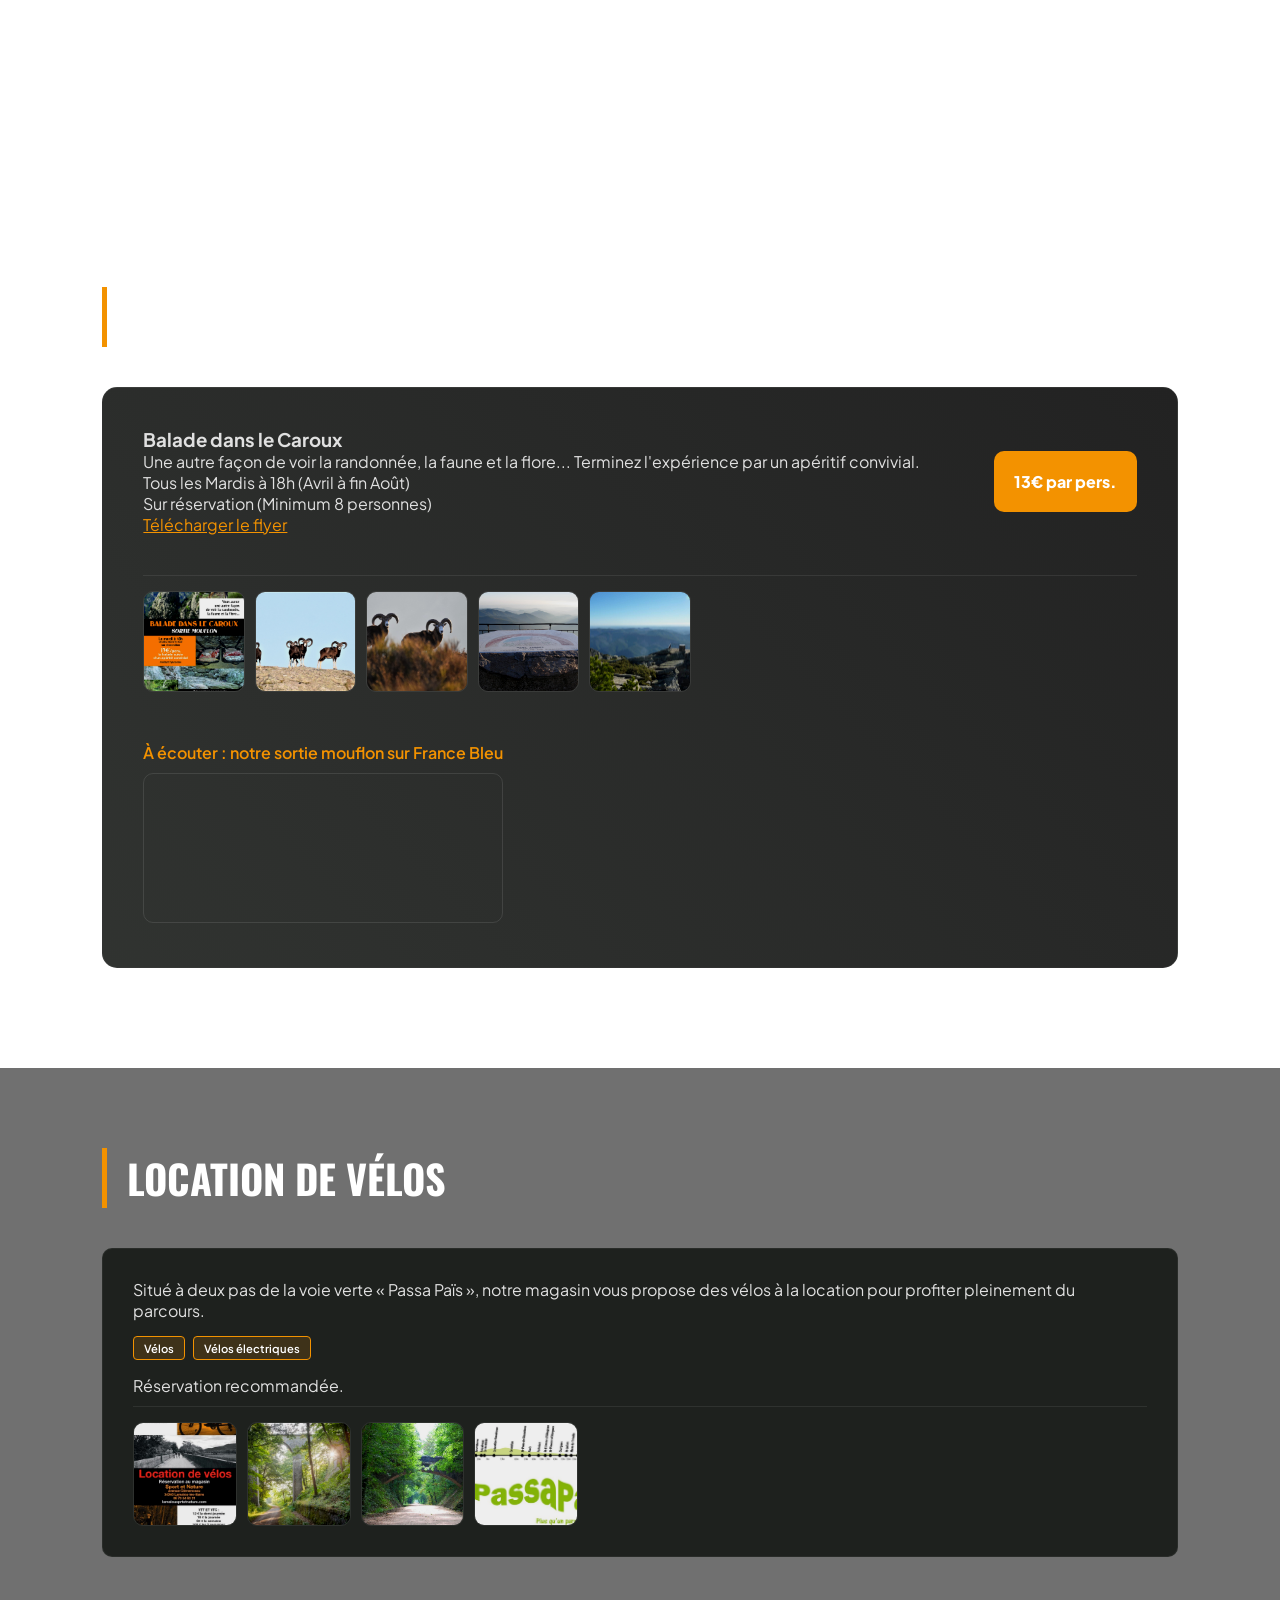
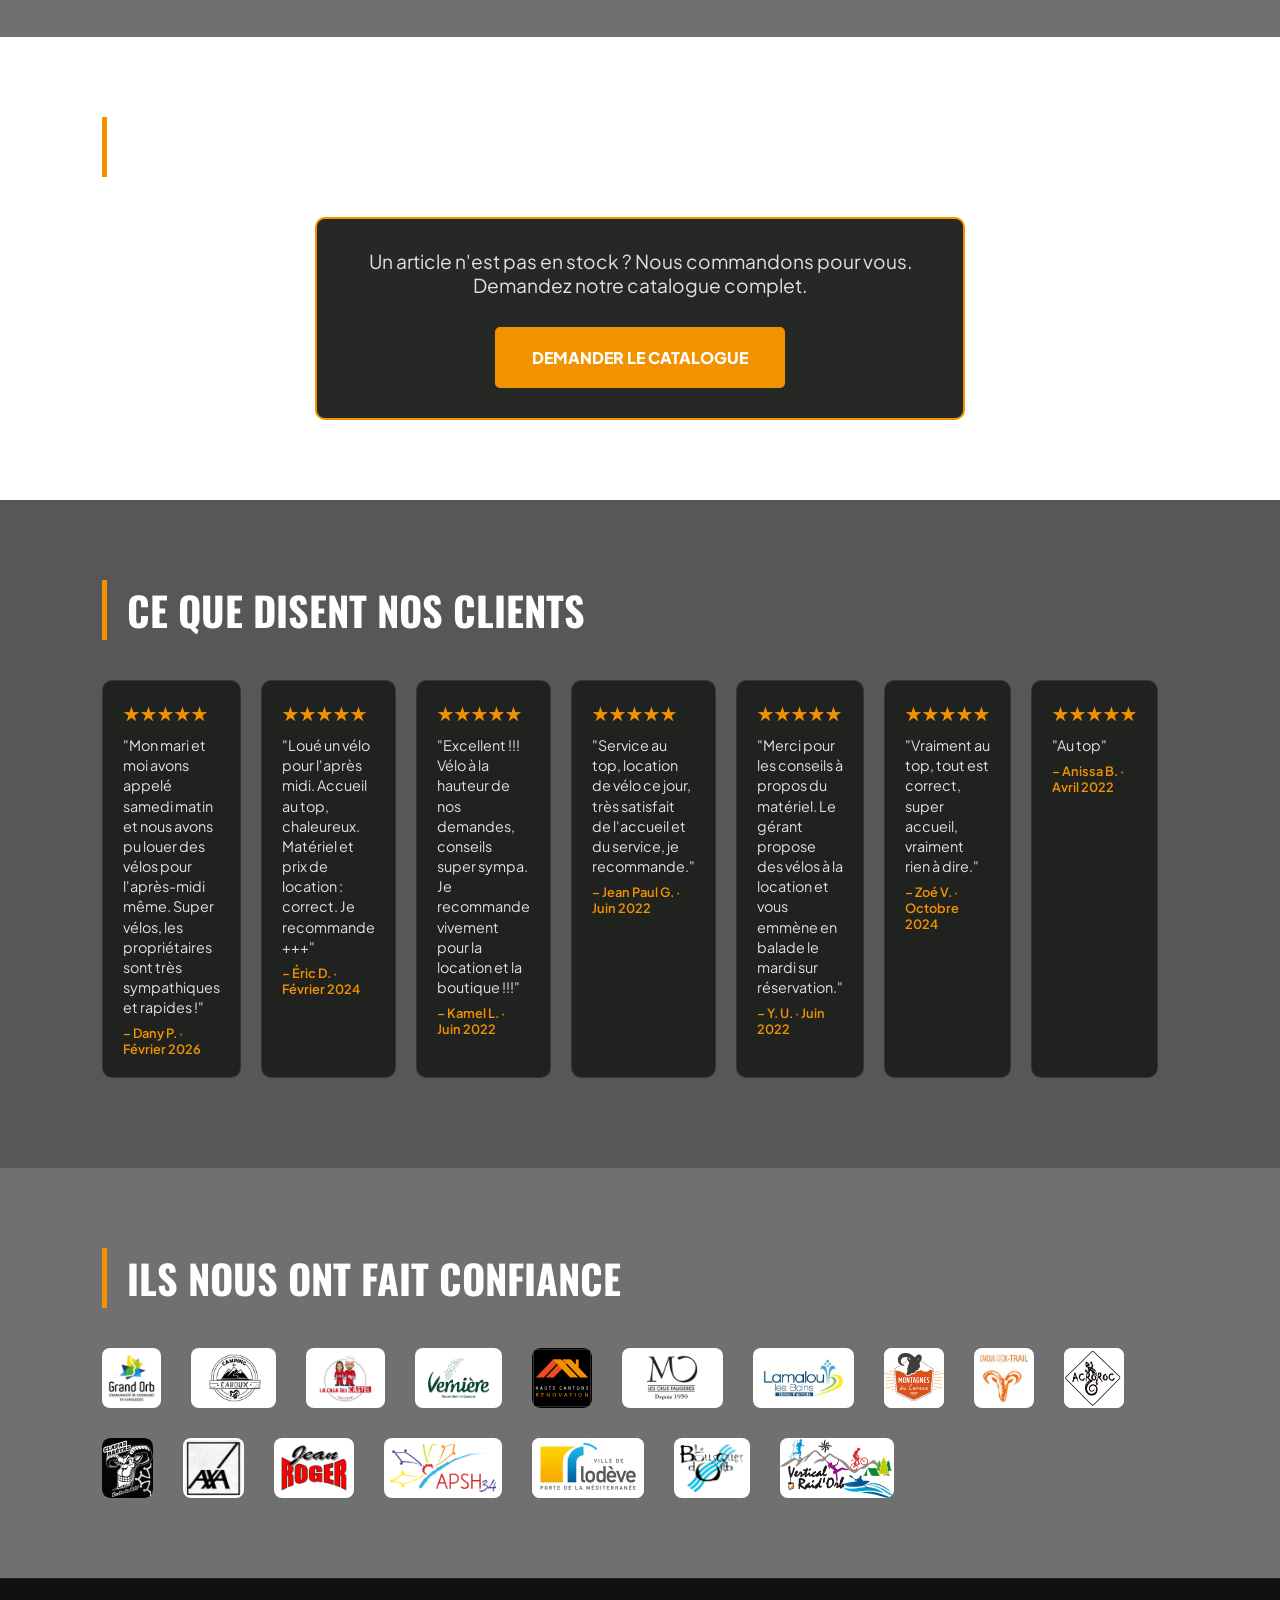
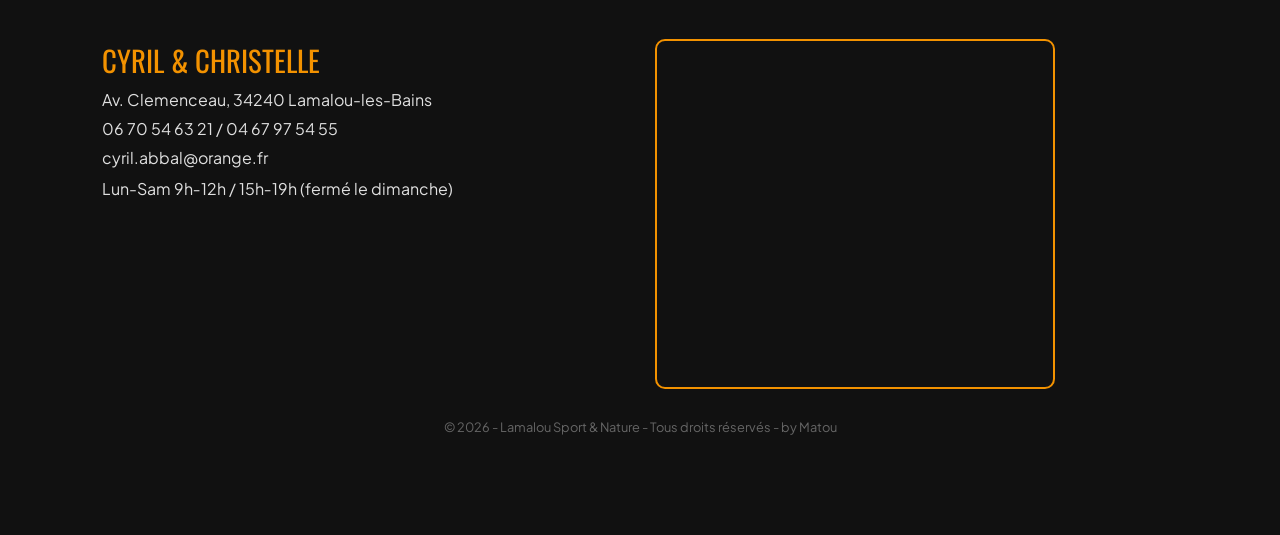
==== commit 6ed85d2a: "feat: ajout "Tous droits réservés"" ====
--- a/index.html
+++ b/index.html
@@ -122,7 +122,7 @@
     <!-- Preconnect hero image (LCP) -->
 
     <!-- CSS critique -->
-    <link rel="stylesheet" href="styles.css?v=2.0">
+    <link rel="stylesheet" href="styles.css?v=2.1">
 
     <!-- Fonts (non bloquantes) -->
     <link rel="preconnect" href="https://fonts.googleapis.com">
@@ -462,7 +462,7 @@
         </div>
         <p style="color: #666; font-size: 0.8rem; margin-top: 30px;">&copy;
             <script>document.write(new Date().getFullYear())</script> - Lamalou Sport &
-            Nature - v2 by Matou
+            Nature - Tous droits réservés - by Matou
         </p>
     </footer>
 
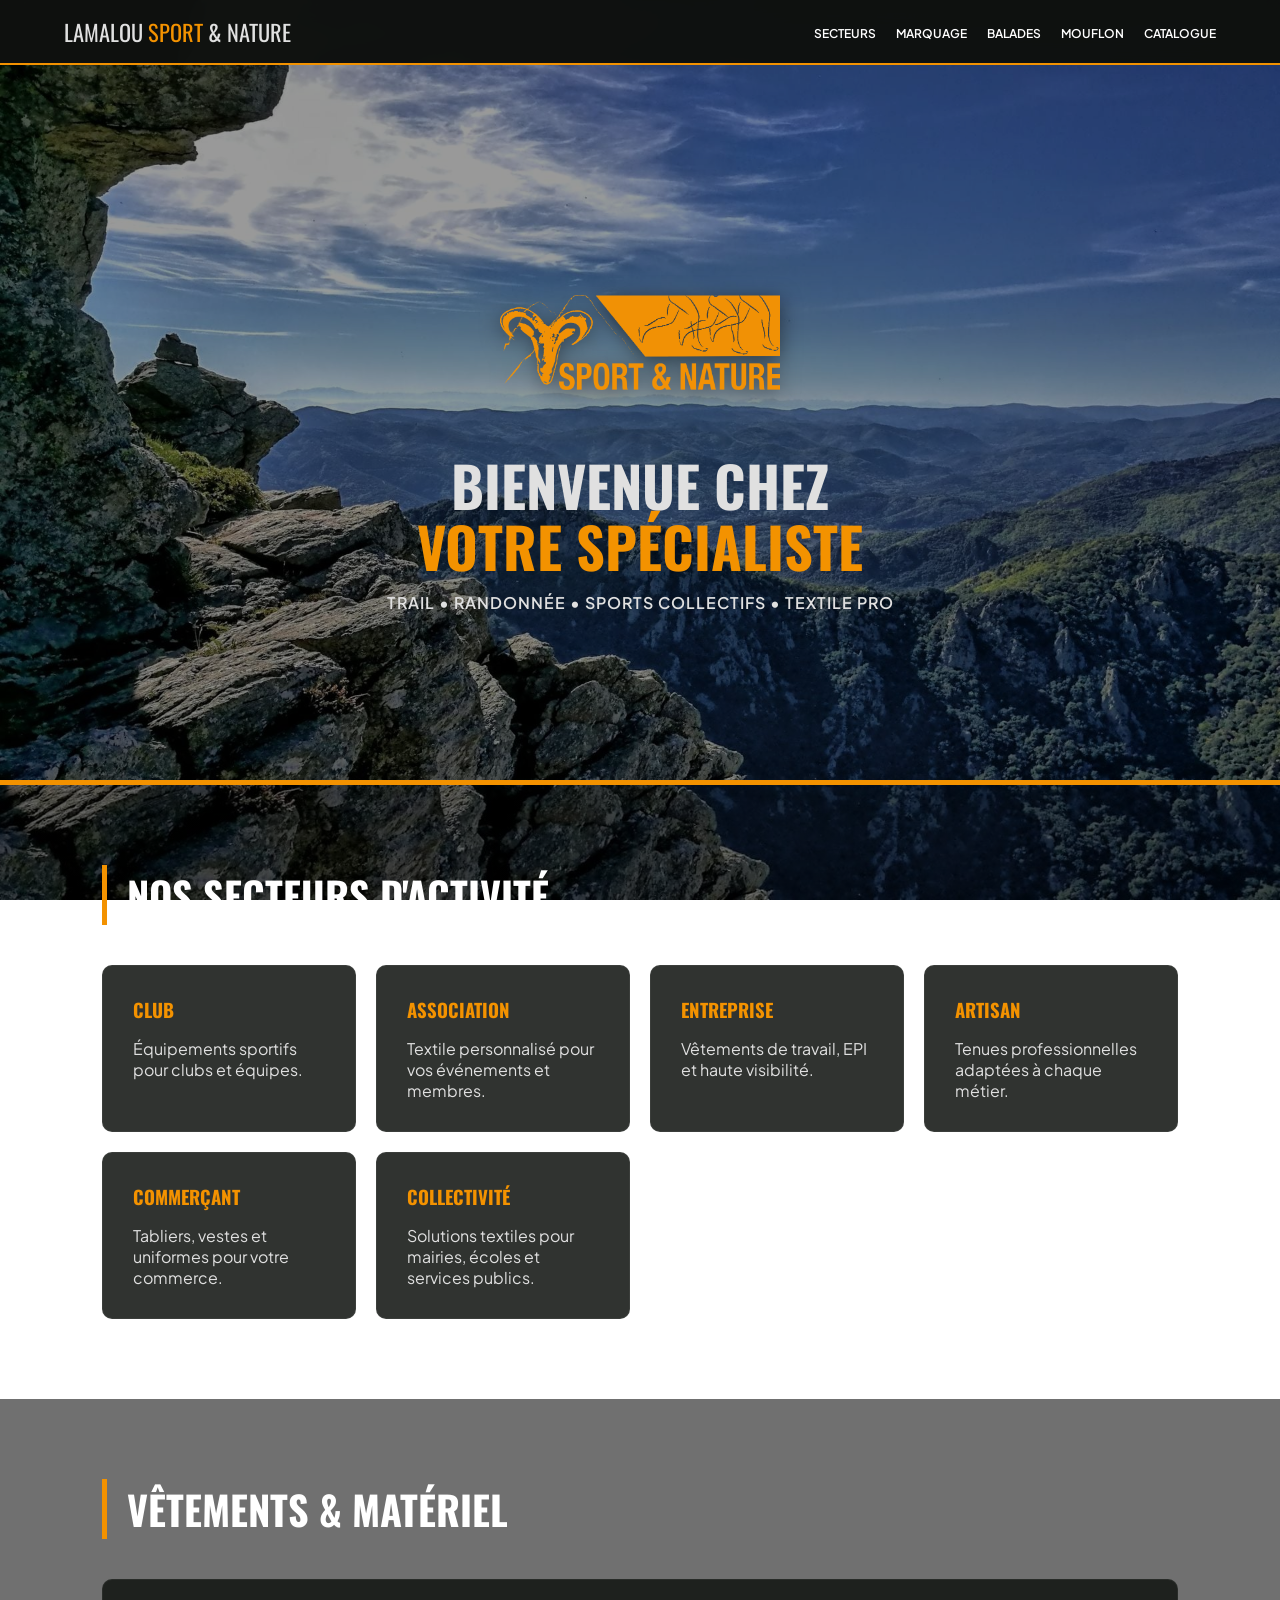
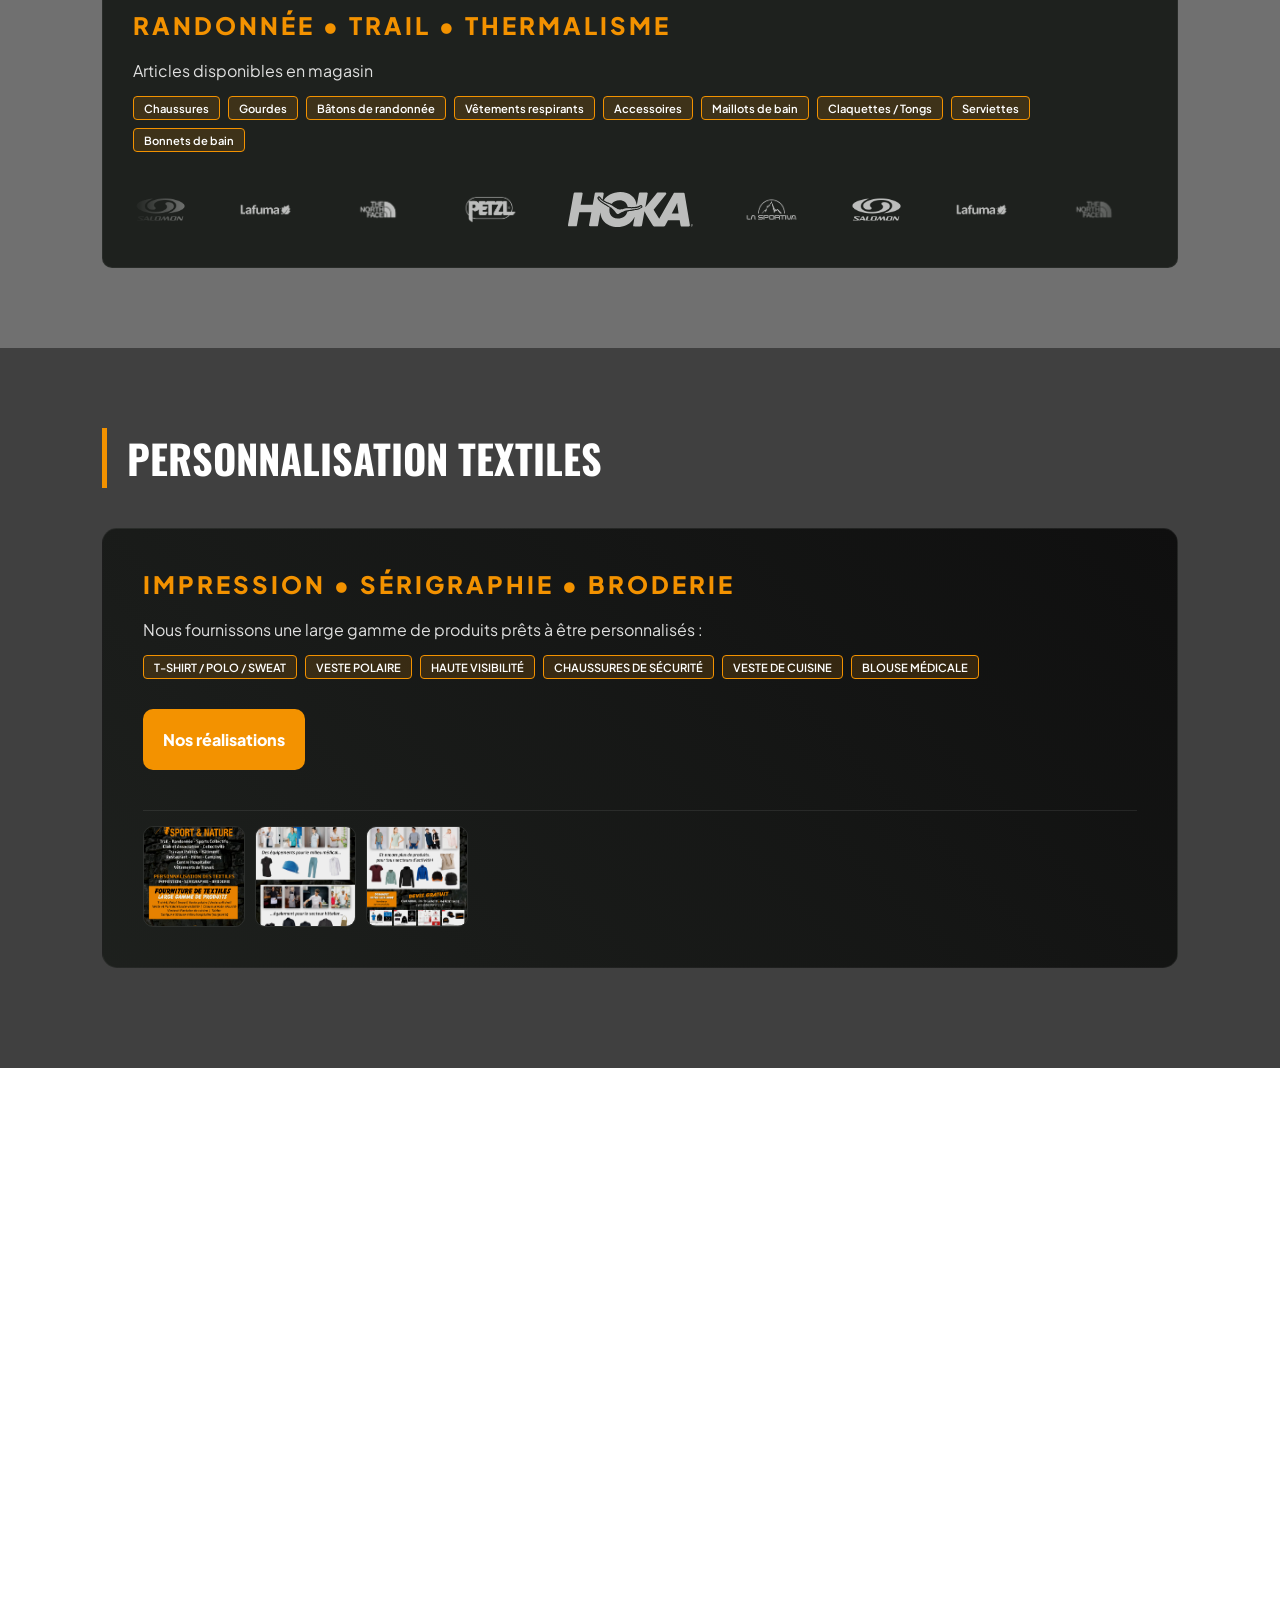
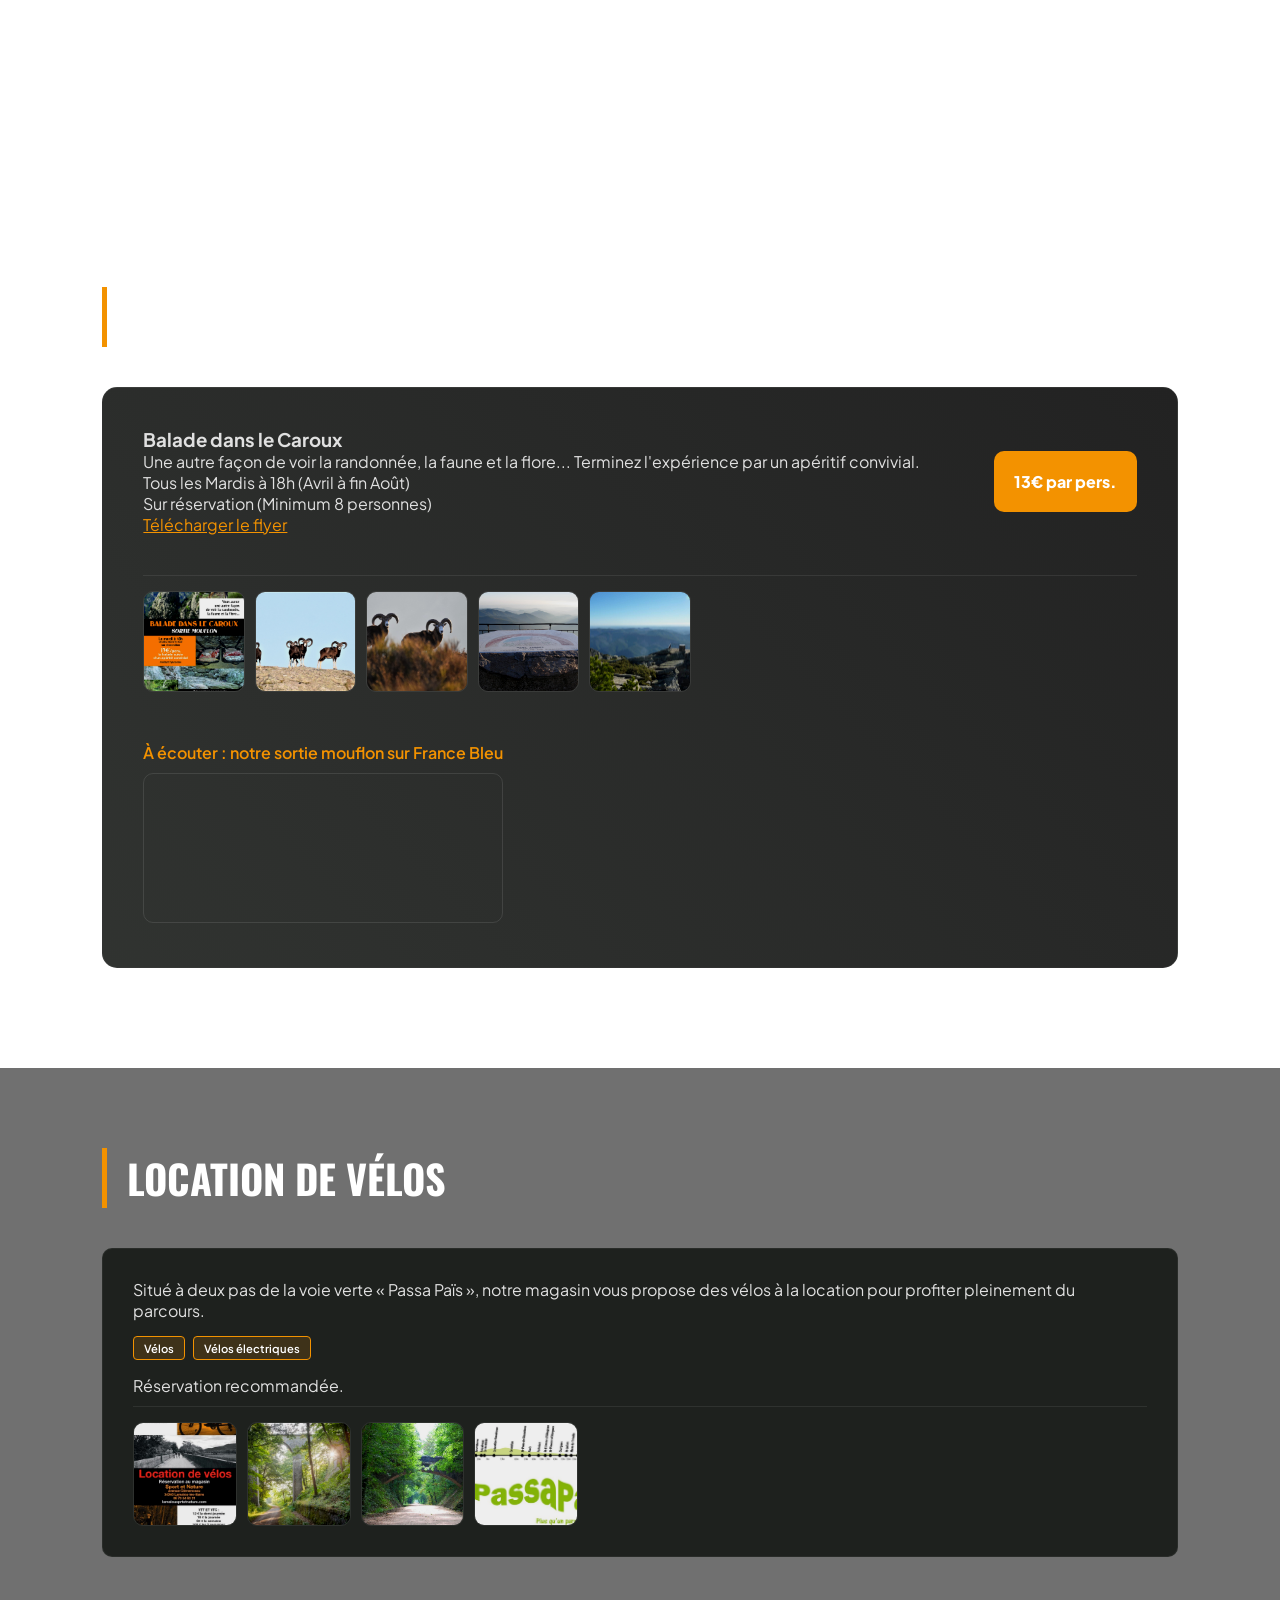
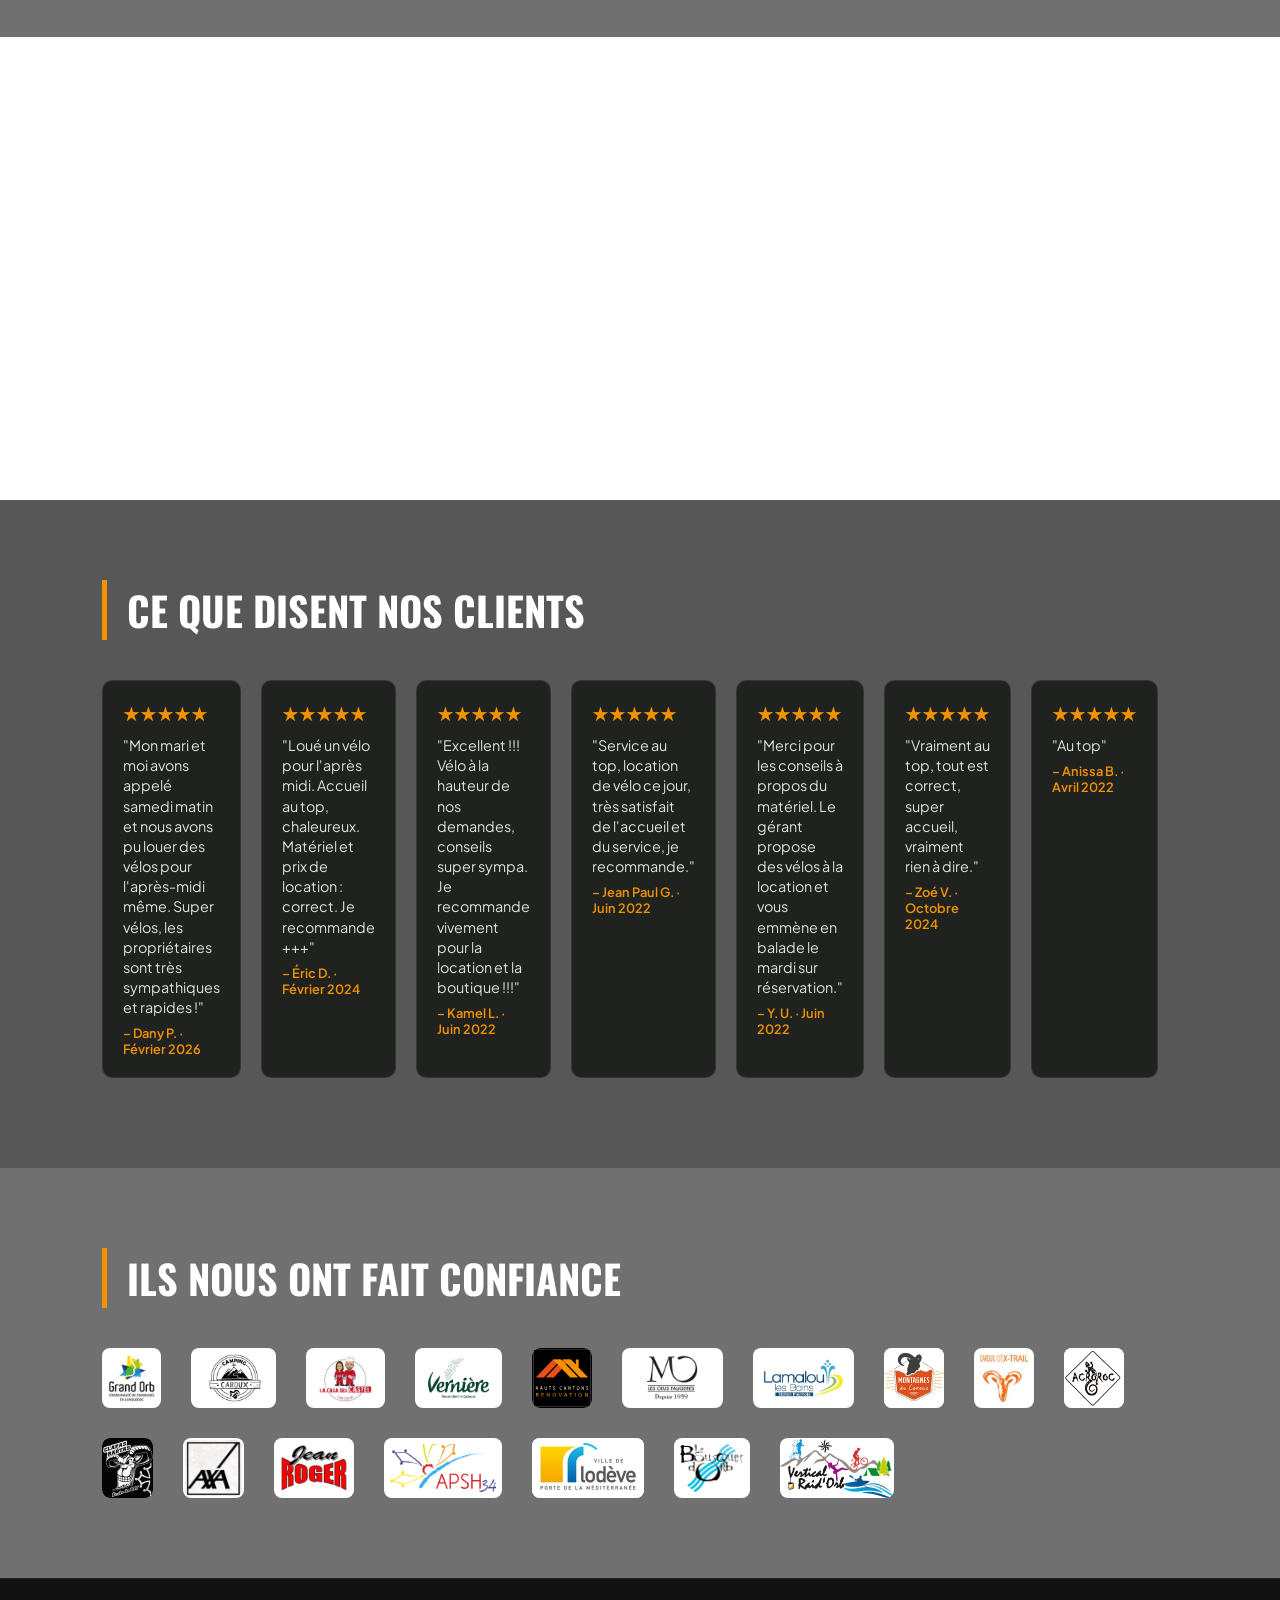
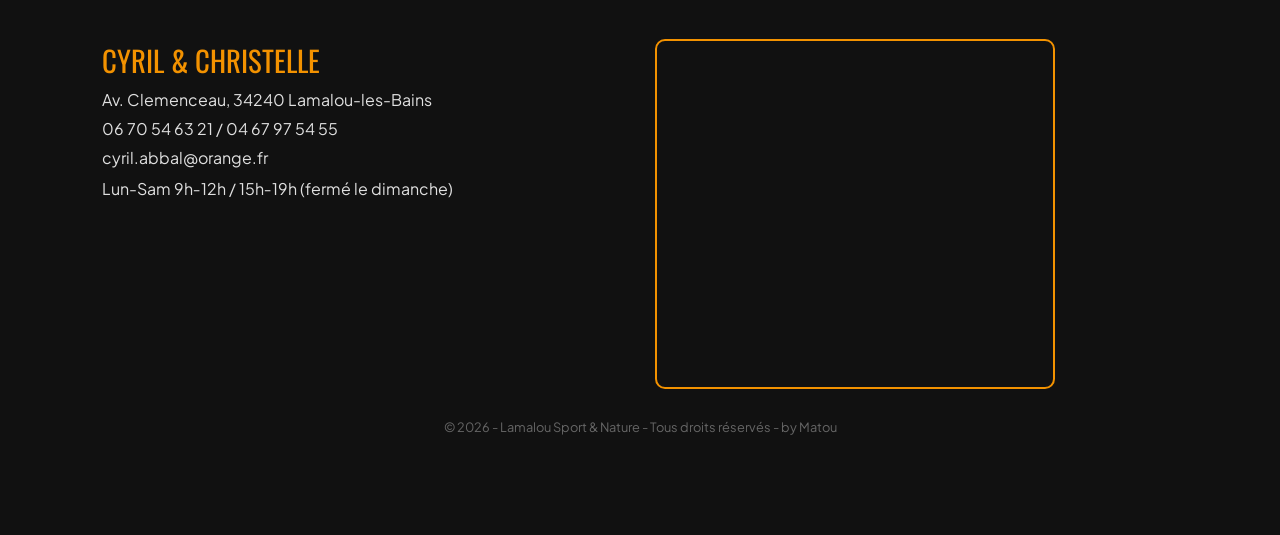
==== commit 07e850df: "fix: favicon ICO format + URLs absolues pour Google Search" ====
--- a/index.html
+++ b/index.html
@@ -55,10 +55,10 @@
     <meta name="mobile-web-app-capable" content="yes">
     <meta name="apple-mobile-web-app-status-bar-style" content="black-translucent">
     <meta name="apple-mobile-web-app-title" content="Sport & Nature">
-    <link rel="icon" type="image/png" sizes="150x150" href="favicon/favicon-150.png">
-    <link rel="icon" type="image/png" sizes="48x48" href="favicon/favicon-48.png">
-    <link rel="icon" type="image/png" sizes="32x32" href="favicon/favicon-32.png">
-    <link rel="icon" type="image/png" sizes="16x16" href="favicon/favicon-16.png">
+    <link rel="icon" type="image/png" sizes="150x150" href="https://lamalousportetnature.fr/favicon/favicon-150.png">
+    <link rel="icon" type="image/png" sizes="48x48" href="https://lamalousportetnature.fr/favicon/favicon-48.png">
+    <link rel="icon" type="image/png" sizes="32x32" href="https://lamalousportetnature.fr/favicon/favicon-32.png">
+    <link rel="icon" type="image/png" sizes="16x16" href="https://lamalousportetnature.fr/favicon/favicon-16.png">
     <link rel="apple-touch-icon" sizes="180x180" href="favicon/apple-touch-icon.png">
     <link rel="manifest" href="manifest.json">
 
@@ -135,8 +135,8 @@
     <link rel="stylesheet" href="https://cdnjs.cloudflare.com/ajax/libs/font-awesome/6.4.0/all.min.css" media="print" onload="this.media='all'">
 
     <!-- Favicon -->
-    <link rel="icon" type="image/x-icon" href="favicon.ico">
-    <link rel="icon" type="image/png" href="assets/logo/LOGO-sport-nature.png">
+    <link rel="icon" type="image/x-icon" href="https://lamalousportetnature.fr/favicon.ico">
+    <link rel="icon" type="image/png" href="https://lamalousportetnature.fr/assets/logo/LOGO-sport-nature.png">
 </head>
 
 <body>
